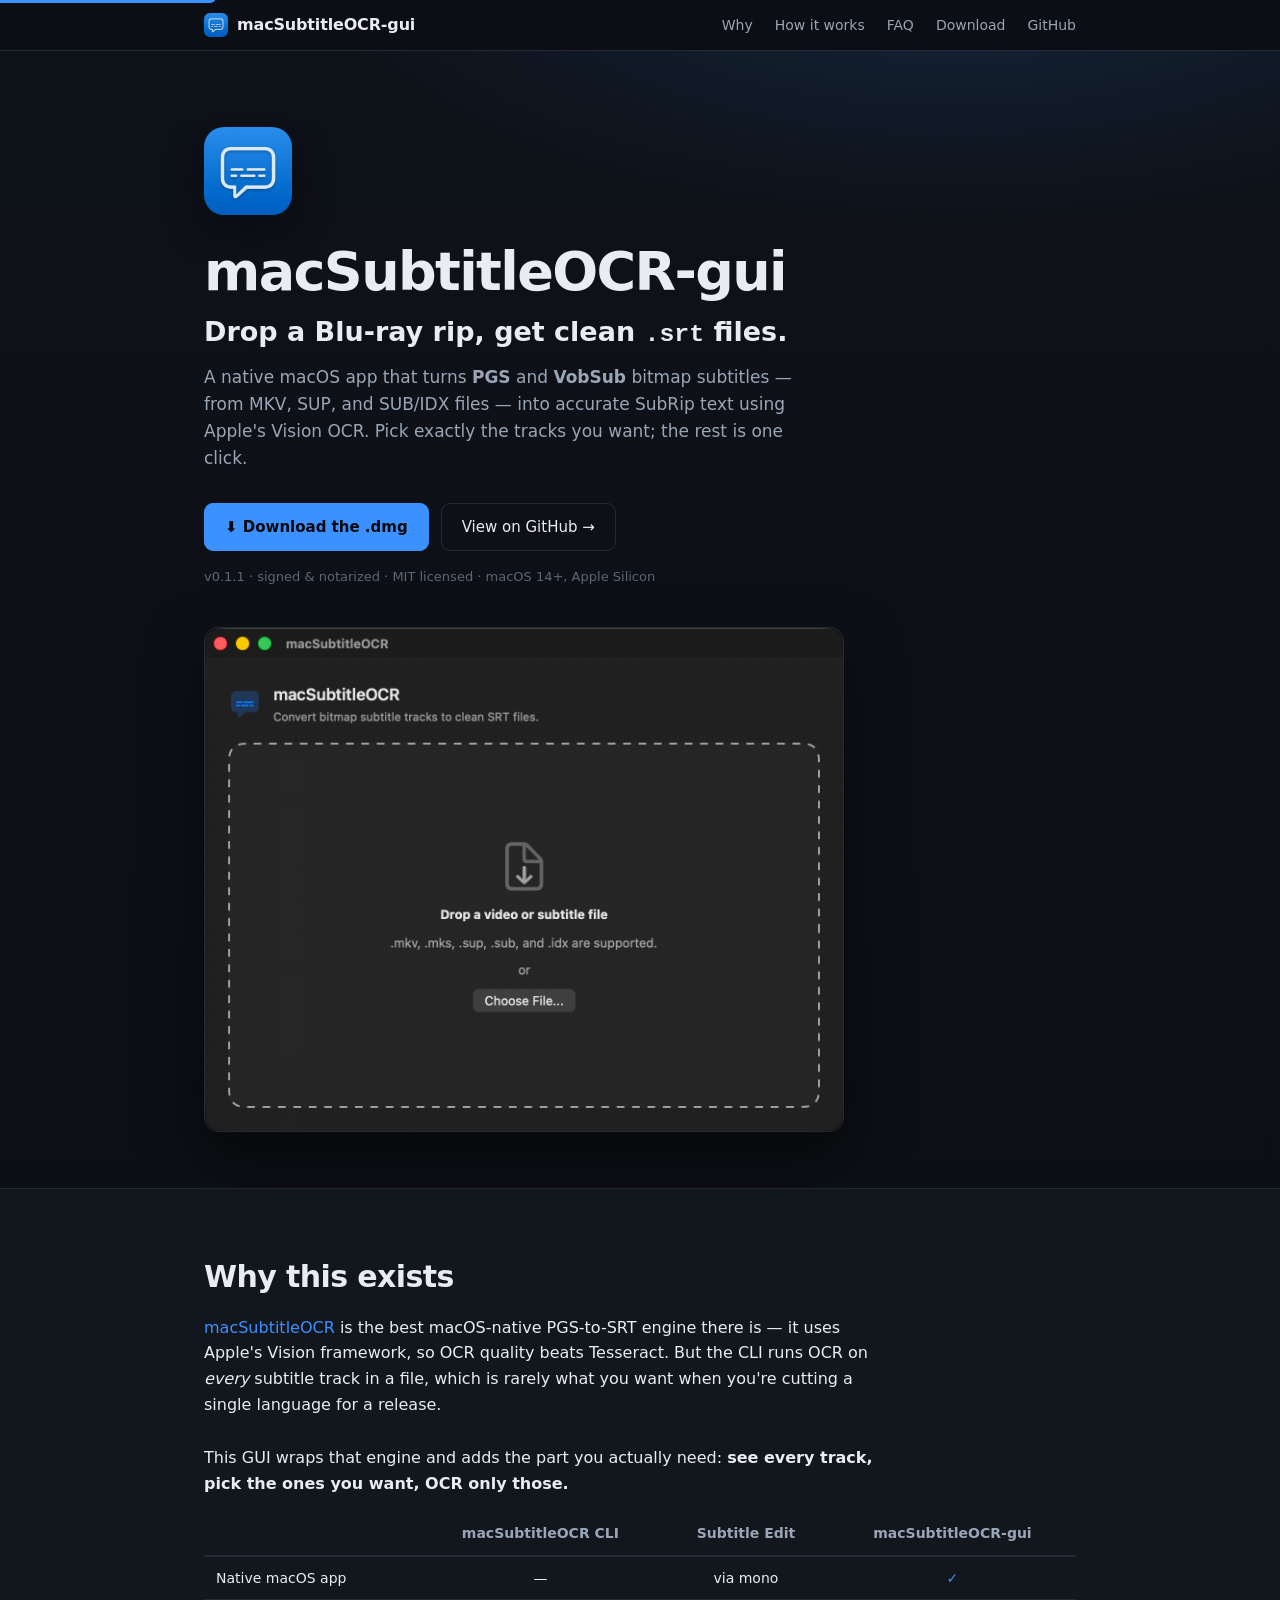
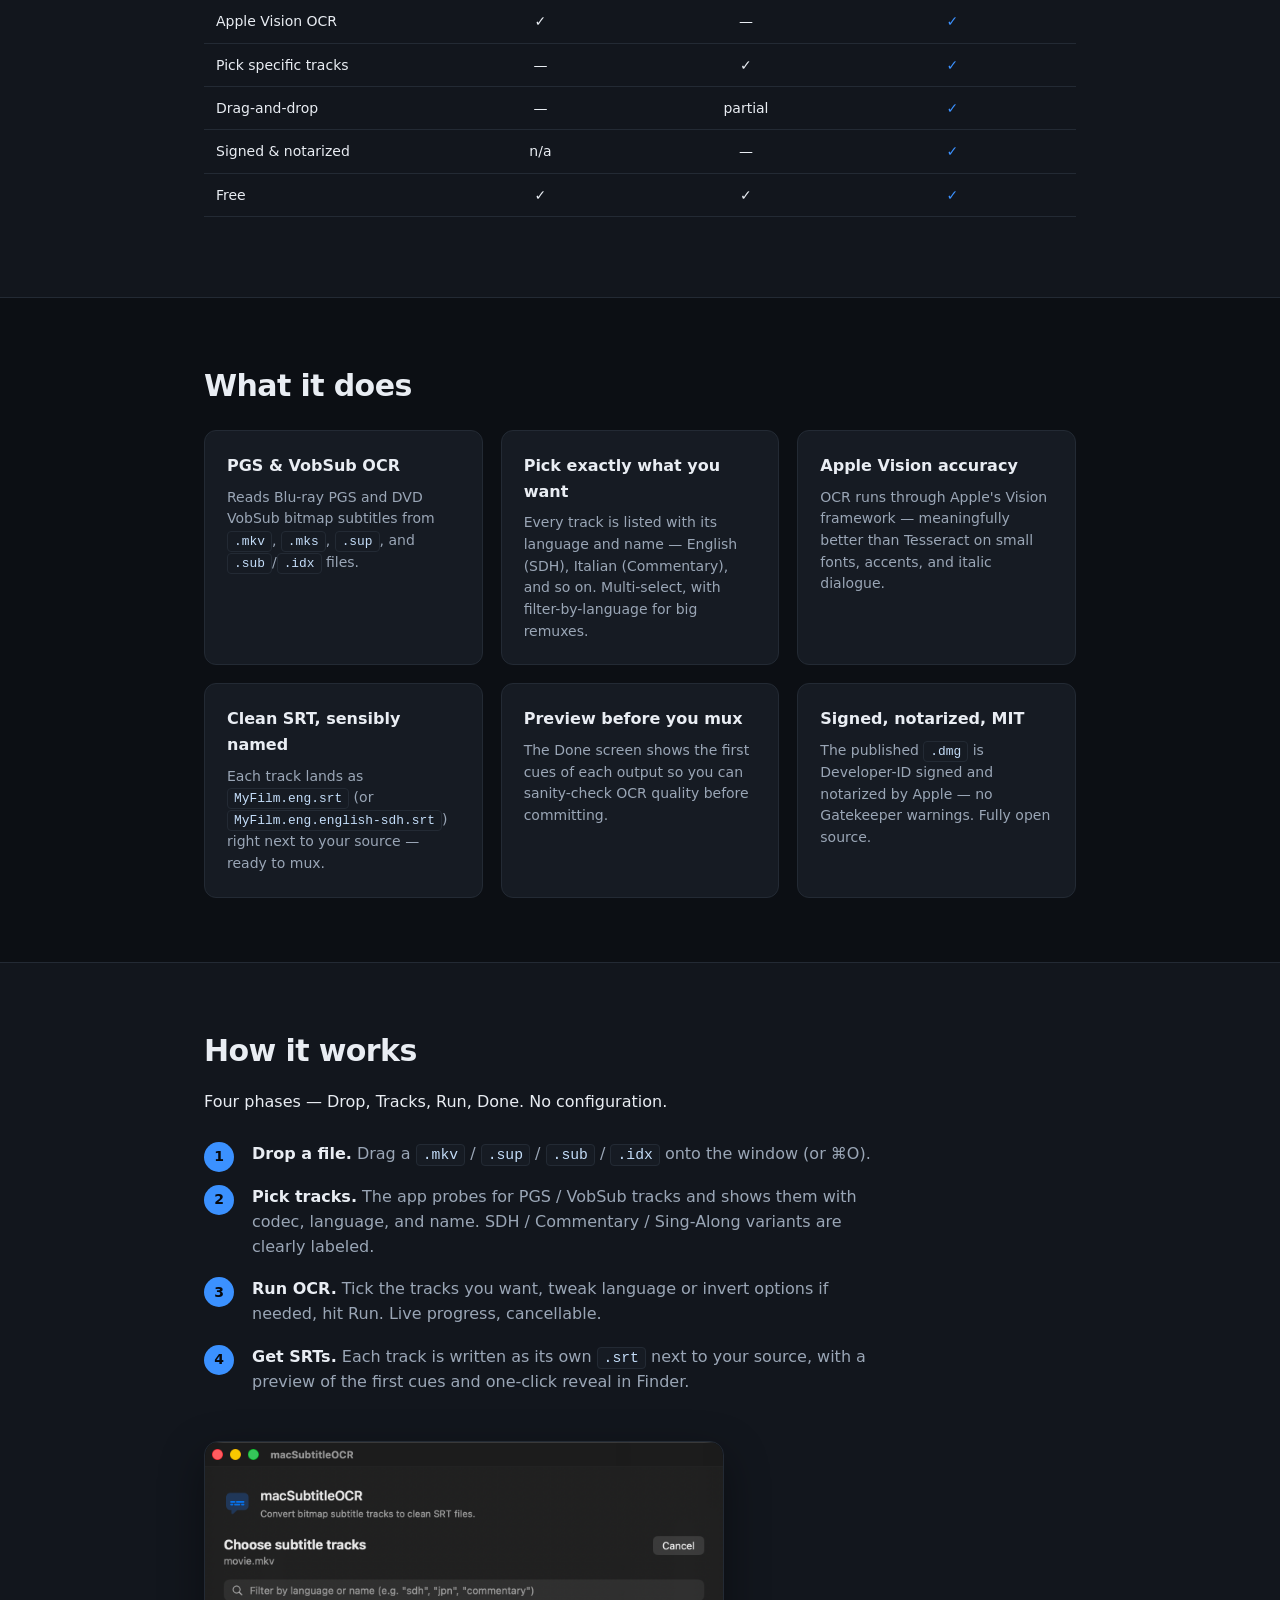
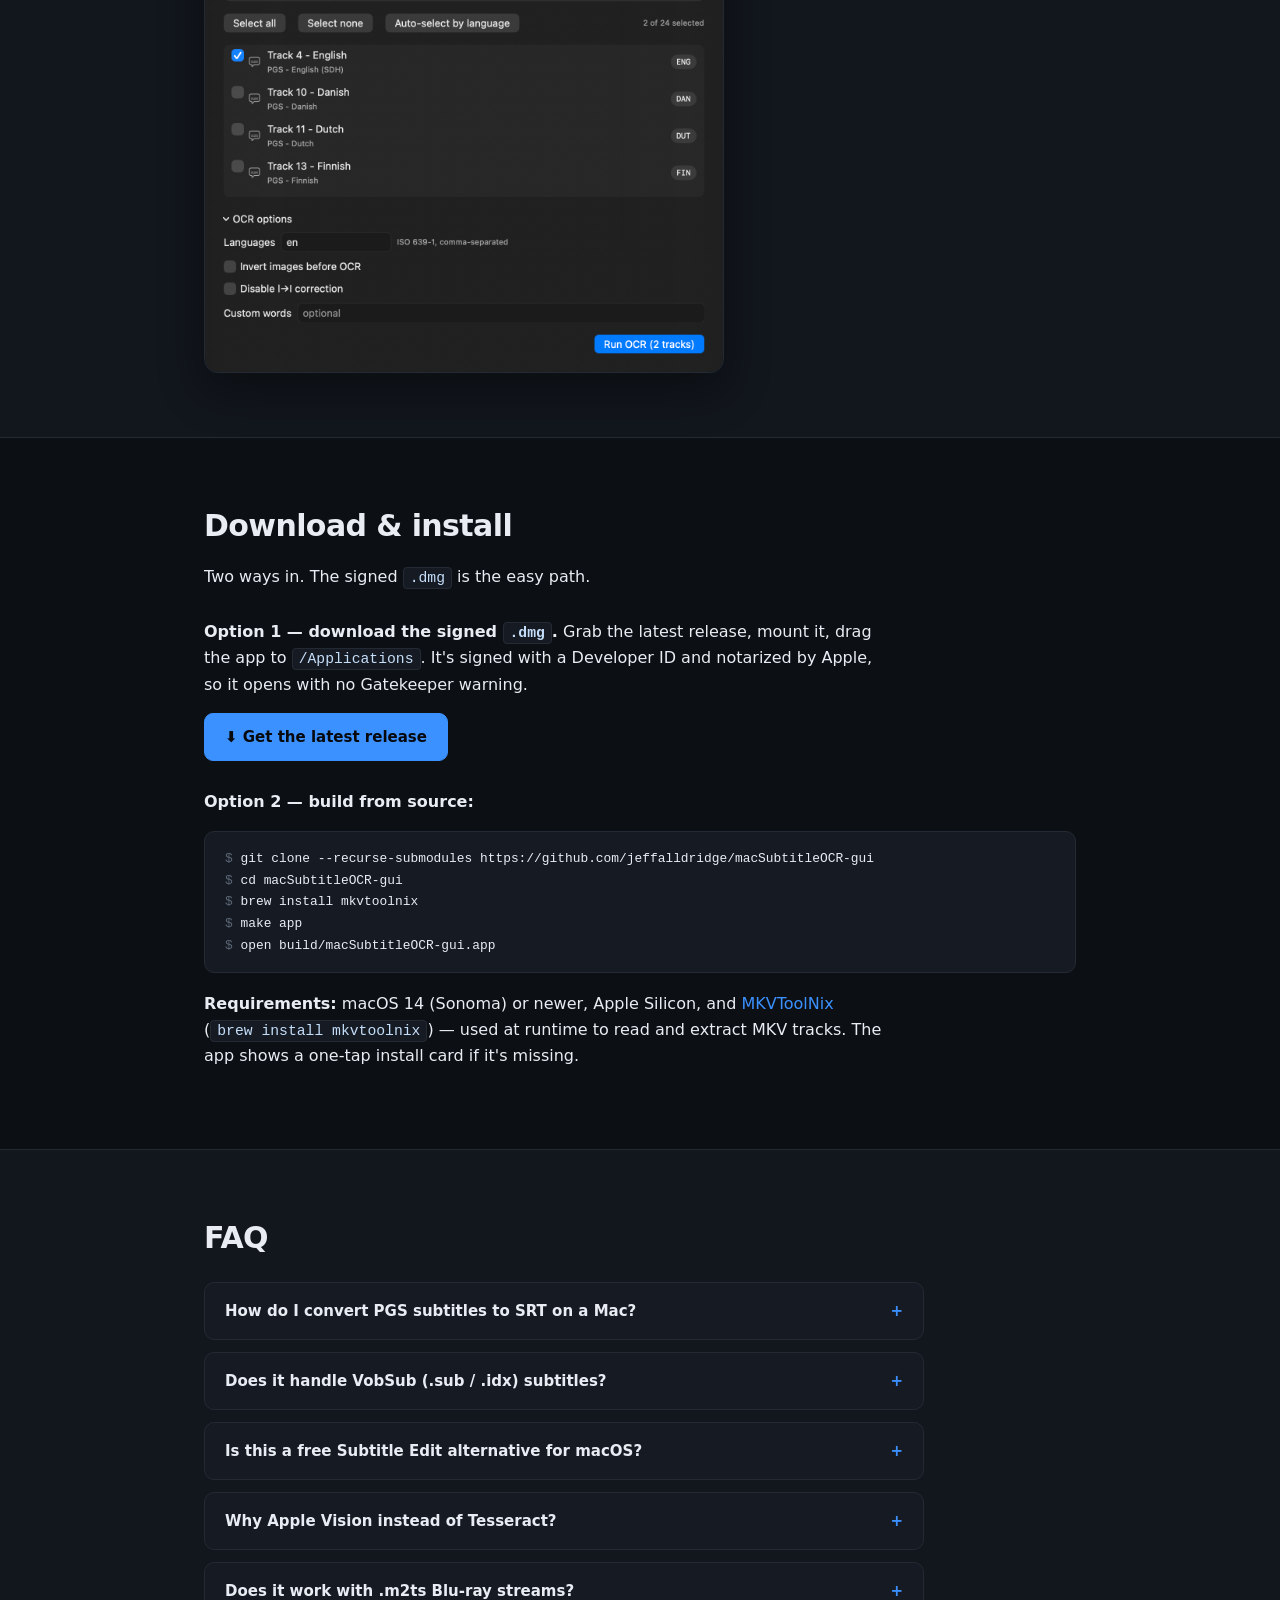
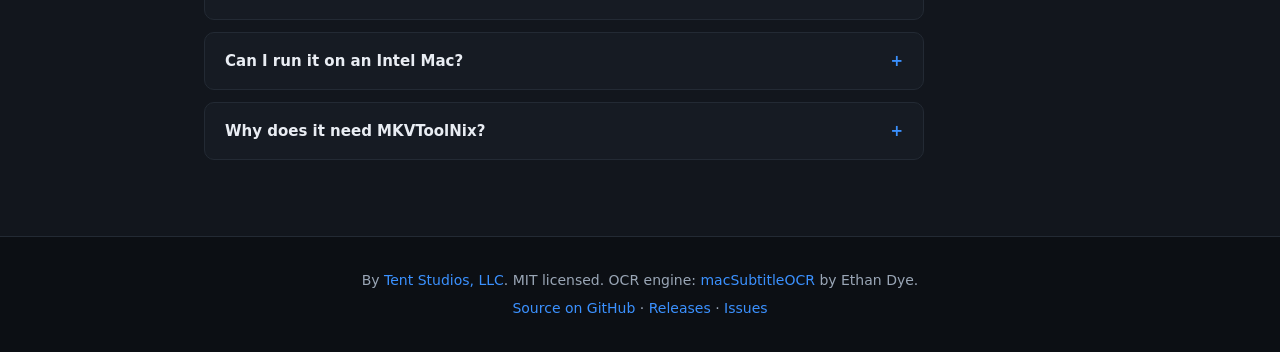
==== docs/site/index.html @ 05565932 "Add landing site and publish it via GitHub Pages Static site under docs/site/, deployed by .github/w" ====
<!DOCTYPE html>
<html lang="en">
<head>
<meta charset="utf-8">
<title>macSubtitleOCR-gui — Convert Blu-ray PGS &amp; VobSub subtitles to SRT on macOS</title>
<meta name="viewport" content="width=device-width, initial-scale=1">
<meta name="description" content="A free, MIT-licensed macOS app that converts PGS and VobSub bitmap subtitles (from MKV, SUP, SUB/IDX) into clean SRT text using Apple's Vision OCR. Drop a Blu-ray rip, pick the tracks you want, get accurate .srt files. Signed and notarized. macOS 14+, Apple Silicon.">
<meta name="theme-color" content="#0c0f14">
<meta name="color-scheme" content="dark light">
<meta name="author" content="Jeff Alldridge / Tent Studios, LLC">
<meta name="keywords" content="pgs to srt, vobsub to srt, sup to srt mac, convert blu-ray subtitles to srt, bitmap subtitle ocr mac, extract subtitles from mkv mac, subtitle ocr macos, subtitle edit alternative mac, macSubtitleOCR gui, apple vision subtitle ocr, mkv subtitle to srt, idx sub to srt">

<!-- Open Graph / Twitter card -->
<meta property="og:title" content="macSubtitleOCR-gui — Convert Blu-ray PGS &amp; VobSub subtitles to SRT on macOS">
<meta property="og:description" content="Drop a Blu-ray rip, get clean .srt files. PGS / VobSub bitmap subtitle OCR powered by Apple's Vision framework. Free, MIT-licensed, signed and notarized for macOS.">
<meta property="og:type" content="website">
<meta property="og:url" content="https://jeffalldridge.github.io/macSubtitleOCR-gui/">
<meta property="og:image" content="https://jeffalldridge.github.io/macSubtitleOCR-gui/og-image.png">
<meta property="og:image:width" content="1280">
<meta property="og:image:height" content="640">
<meta property="og:image:alt" content="macSubtitleOCR-gui — Drop a Blu-ray rip, get clean .srt files.">
<meta property="og:site_name" content="macSubtitleOCR-gui">
<meta property="og:locale" content="en_US">
<meta name="twitter:card" content="summary_large_image">
<meta name="twitter:title" content="macSubtitleOCR-gui — Blu-ray PGS/VobSub subtitles to SRT on macOS">
<meta name="twitter:description" content="Drop a Blu-ray rip, get clean .srt files. Bitmap subtitle OCR powered by Apple's Vision framework. Free and MIT-licensed.">
<meta name="twitter:image" content="https://jeffalldridge.github.io/macSubtitleOCR-gui/og-image.png">

<link rel="canonical" href="https://jeffalldridge.github.io/macSubtitleOCR-gui/">
<link rel="icon" type="image/png" href="favicon-32.png" sizes="32x32">
<link rel="icon" type="image/png" href="favicon-192.png" sizes="192x192">
<link rel="apple-touch-icon" href="apple-touch-icon.png">
<link rel="manifest" href="manifest.webmanifest">

<link rel="stylesheet" href="style.css">

<!-- ====================================================================
     Structured data — JSON-LD
     SoftwareApplication describes the app; WebSite gives site identity;
     FAQPage exposes the Q&A for rich results.
     ==================================================================== -->
<script type="application/ld+json">
{
    "@context": "https://schema.org",
    "@graph": [
        {
            "@type": "WebSite",
            "@id": "https://jeffalldridge.github.io/macSubtitleOCR-gui/#website",
            "url": "https://jeffalldridge.github.io/macSubtitleOCR-gui/",
            "name": "macSubtitleOCR-gui",
            "description": "A free macOS app that converts PGS and VobSub bitmap subtitles to SRT text using Apple's Vision OCR.",
            "inLanguage": "en",
            "publisher": {
                "@type": "Organization",
                "name": "Tent Studios, LLC",
                "url": "https://tentstudios.com"
            }
        },
        {
            "@type": "SoftwareApplication",
            "@id": "https://jeffalldridge.github.io/macSubtitleOCR-gui/#software",
            "name": "macSubtitleOCR-gui",
            "applicationCategory": "MultimediaApplication",
            "applicationSubCategory": "Subtitle OCR",
            "operatingSystem": "macOS 14.0 or later, Apple Silicon",
            "softwareVersion": "0.1.1",
            "downloadUrl": "https://github.com/jeffalldridge/macSubtitleOCR-gui/releases/latest",
            "url": "https://jeffalldridge.github.io/macSubtitleOCR-gui/",
            "license": "https://opensource.org/licenses/MIT",
            "isAccessibleForFree": true,
            "inLanguage": "en",
            "image": "https://jeffalldridge.github.io/macSubtitleOCR-gui/og-image.png",
            "description": "Convert PGS and VobSub bitmap subtitles from MKV, SUP, and SUB/IDX files into clean SRT text using Apple's Vision OCR. Pick exactly the tracks you want, run OCR with a progress UI, and get .srt files next to your source.",
            "offers": {
                "@type": "Offer",
                "price": "0",
                "priceCurrency": "USD",
                "availability": "https://schema.org/InStock"
            },
            "featureList": [
                "PGS (Blu-ray) and VobSub (DVD) bitmap subtitle OCR",
                "Reads MKV, MKS, SUP, and SUB/IDX files",
                "Apple Vision framework OCR — higher accuracy than Tesseract",
                "Multi-track selection with filter-by-language",
                "Clean SRT output written next to the source file",
                "Signed with Developer ID and notarized by Apple",
                "MIT-licensed, open source"
            ],
            "author": {
                "@type": "Person",
                "name": "Jeff Alldridge",
                "url": "https://tentstudios.com"
            },
            "publisher": {
                "@type": "Organization",
                "name": "Tent Studios, LLC",
                "url": "https://tentstudios.com"
            },
            "codeRepository": "https://github.com/jeffalldridge/macSubtitleOCR-gui"
        },
        {
            "@type": "FAQPage",
            "@id": "https://jeffalldridge.github.io/macSubtitleOCR-gui/#faq",
            "mainEntity": [
                {
                    "@type": "Question",
                    "name": "How do I convert PGS subtitles to SRT on a Mac?",
                    "acceptedAnswer": {
                        "@type": "Answer",
                        "text": "Drop an MKV or SUP file onto macSubtitleOCR-gui, select the PGS subtitle track you want, and click Run OCR. The app uses Apple's Vision framework to recognize the bitmap subtitles and writes a clean SRT file next to your source."
                    }
                },
                {
                    "@type": "Question",
                    "name": "Does it work with VobSub (SUB/IDX) subtitles?",
                    "acceptedAnswer": {
                        "@type": "Answer",
                        "text": "Yes. macSubtitleOCR-gui reads VobSub tracks from MKV files as well as standalone .sub/.idx pairs, and OCRs them to SRT the same way it handles PGS."
                    }
                },
                {
                    "@type": "Question",
                    "name": "Is it a free alternative to Subtitle Edit on macOS?",
                    "acceptedAnswer": {
                        "@type": "Answer",
                        "text": "It is free and MIT-licensed. Subtitle Edit is a far broader editor; macSubtitleOCR-gui is purpose-built for one job — turning PGS and VobSub bitmap subtitles into clean SRT on macOS with native Apple Vision OCR."
                    }
                },
                {
                    "@type": "Question",
                    "name": "Why use Apple Vision instead of Tesseract for subtitle OCR?",
                    "acceptedAnswer": {
                        "@type": "Answer",
                        "text": "Apple's Vision framework consistently produces more accurate OCR for bitmap subtitles than Tesseract, especially on small letter-shape edge cases like l vs I, accented characters, and italic dialogue."
                    }
                }
            ]
        }
    ]
}
</script>
</head>
<body>

<a class="skip-link" href="#main">Skip to main content</a>

<nav class="topnav" aria-label="Primary">
    <div class="container">
        <a class="topnav-brand" href="./">
            <img src="favicon-192.png" alt="" width="24" height="24">
            <span class="brand-text">macSubtitleOCR-gui</span>
        </a>
        <ul class="topnav-links">
            <li><a href="#why">Why</a></li>
            <li><a href="#how">How it works</a></li>
            <li><a href="#faq">FAQ</a></li>
            <li><a href="#download">Download</a></li>
            <li><a href="https://github.com/jeffalldridge/macSubtitleOCR-gui">GitHub</a></li>
        </ul>
    </div>
</nav>

<main id="main">

<!-- ============================================================
     HERO
     ============================================================ -->
<header class="hero">
    <div class="container">
        <img class="hero-icon" src="favicon-512.png" alt="macSubtitleOCR-gui app icon" width="88" height="88">
        <h1 class="logotype">macSubtitleOCR-gui</h1>
        <p class="tagline">Drop a Blu-ray rip, get clean <code>.srt</code> files.</p>
        <p class="subtagline">A native macOS app that turns <strong>PGS</strong> and <strong>VobSub</strong> bitmap subtitles — from MKV, SUP, and SUB/IDX files — into accurate SubRip text using Apple's Vision OCR. Pick exactly the tracks you want; the rest is one click.</p>
        <div class="cta">
            <a class="button primary" href="https://github.com/jeffalldridge/macSubtitleOCR-gui/releases/latest">⬇ Download the .dmg</a>
            <a class="button" href="https://github.com/jeffalldridge/macSubtitleOCR-gui">View on GitHub →</a>
        </div>
        <p class="version">v0.1.1 · signed &amp; notarized · MIT licensed · macOS 14+, Apple Silicon</p>
        <div class="hero-shot">
            <img src="main-window.png" alt="macSubtitleOCR-gui drop window — drag a video or subtitle file to begin" loading="lazy">
        </div>
    </div>
</header>

<!-- ============================================================
     WHY
     ============================================================ -->
<section class="section alt" id="why">
    <div class="container">
        <h2>Why this exists</h2>
        <p class="lede"><a href="https://github.com/ecdye/macSubtitleOCR">macSubtitleOCR</a> is the best macOS-native PGS-to-SRT engine there is — it uses Apple's Vision framework, so OCR quality beats Tesseract. But the CLI runs OCR on <em>every</em> subtitle track in a file, which is rarely what you want when you're cutting a single language for a release.</p>
        <p>This GUI wraps that engine and adds the part you actually need: <strong>see every track, pick the ones you want, OCR only those.</strong></p>
        <table class="compare">
            <thead>
                <tr><th></th><th>macSubtitleOCR CLI</th><th>Subtitle Edit</th><th>macSubtitleOCR-gui</th></tr>
            </thead>
            <tbody>
                <tr><th>Native macOS app</th><td>—</td><td>via mono</td><td>✓</td></tr>
                <tr><th>Apple Vision OCR</th><td>✓</td><td>—</td><td>✓</td></tr>
                <tr><th>Pick specific tracks</th><td>—</td><td>✓</td><td>✓</td></tr>
                <tr><th>Drag-and-drop</th><td>—</td><td>partial</td><td>✓</td></tr>
                <tr><th>Signed &amp; notarized</th><td>n/a</td><td>—</td><td>✓</td></tr>
                <tr><th>Free</th><td>✓</td><td>✓</td><td>✓</td></tr>
            </tbody>
        </table>
    </div>
</section>

<!-- ============================================================
     WHAT — features
     ============================================================ -->
<section class="section" id="features">
    <div class="container">
        <h2>What it does</h2>
        <div class="features">
            <div class="feature">
                <h3>PGS &amp; VobSub OCR</h3>
                <p>Reads Blu-ray PGS and DVD VobSub bitmap subtitles from <code>.mkv</code>, <code>.mks</code>, <code>.sup</code>, and <code>.sub</code>/<code>.idx</code> files.</p>
            </div>
            <div class="feature">
                <h3>Pick exactly what you want</h3>
                <p>Every track is listed with its language and name — English (SDH), Italian (Commentary), and so on. Multi-select, with filter-by-language for big remuxes.</p>
            </div>
            <div class="feature">
                <h3>Apple Vision accuracy</h3>
                <p>OCR runs through Apple's Vision framework — meaningfully better than Tesseract on small fonts, accents, and italic dialogue.</p>
            </div>
            <div class="feature">
                <h3>Clean SRT, sensibly named</h3>
                <p>Each track lands as <code>MyFilm.eng.srt</code> (or <code>MyFilm.eng.english-sdh.srt</code>) right next to your source — ready to mux.</p>
            </div>
            <div class="feature">
                <h3>Preview before you mux</h3>
                <p>The Done screen shows the first cues of each output so you can sanity-check OCR quality before committing.</p>
            </div>
            <div class="feature">
                <h3>Signed, notarized, MIT</h3>
                <p>The published <code>.dmg</code> is Developer-ID signed and notarized by Apple — no Gatekeeper warnings. Fully open source.</p>
            </div>
        </div>
    </div>
</section>

<!-- ============================================================
     HOW — workflow
     ============================================================ -->
<section class="section alt" id="how">
    <div class="container">
        <h2>How it works</h2>
        <p class="lede">Four phases — Drop, Tracks, Run, Done. No configuration.</p>
        <ol class="steps">
            <li><strong>Drop a file.</strong> Drag a <code>.mkv</code> / <code>.sup</code> / <code>.sub</code> / <code>.idx</code> onto the window (or ⌘O).</li>
            <li><strong>Pick tracks.</strong> The app probes for PGS / VobSub tracks and shows them with codec, language, and name. SDH / Commentary / Sing-Along variants are clearly labeled.</li>
            <li><strong>Run OCR.</strong> Tick the tracks you want, tweak language or invert options if needed, hit Run. Live progress, cancellable.</li>
            <li><strong>Get SRTs.</strong> Each track is written as its own <code>.srt</code> next to your source, with a preview of the first cues and one-click reveal in Finder.</li>
        </ol>
        <div class="shot">
            <img src="track-selection.png" alt="Track picker showing multiple subtitle tracks with language tags and multi-select" loading="lazy">
        </div>
    </div>
</section>

<!-- ============================================================
     DOWNLOAD / INSTALL
     ============================================================ -->
<section class="section" id="download">
    <div class="container">
        <h2>Download &amp; install</h2>
        <p class="lede">Two ways in. The signed <code>.dmg</code> is the easy path.</p>
        <p><strong>Option 1 — download the signed <code>.dmg</code>.</strong> Grab the latest release, mount it, drag the app to <code>/Applications</code>. It's signed with a Developer ID and notarized by Apple, so it opens with no Gatekeeper warning.</p>
        <div class="cta">
            <a class="button primary" href="https://github.com/jeffalldridge/macSubtitleOCR-gui/releases/latest">⬇ Get the latest release</a>
        </div>
        <p style="margin-top:28px"><strong>Option 2 — build from source:</strong></p>
        <pre class="code"><code><span class="dim">$</span> git clone --recurse-submodules https://github.com/jeffalldridge/macSubtitleOCR-gui
<span class="dim">$</span> cd macSubtitleOCR-gui
<span class="dim">$</span> brew install mkvtoolnix
<span class="dim">$</span> make app
<span class="dim">$</span> open build/macSubtitleOCR-gui.app</code></pre>
        <p><strong>Requirements:</strong> macOS 14 (Sonoma) or newer, Apple Silicon, and <a href="https://mkvtoolnix.download">MKVToolNix</a> (<code>brew install mkvtoolnix</code>) — used at runtime to read and extract MKV tracks. The app shows a one-tap install card if it's missing.</p>
    </div>
</section>

<!-- ============================================================
     FAQ — SEO long-tail
     ============================================================ -->
<section class="section alt" id="faq">
    <div class="container">
        <h2>FAQ</h2>
        <div class="faq">
            <details>
                <summary>How do I convert PGS subtitles to SRT on a Mac?</summary>
                <div class="answer"><p>Drop an MKV or SUP file onto macSubtitleOCR-gui, pick the PGS track you want, and click Run OCR. Apple's Vision framework recognizes the bitmap subtitles and writes a clean SRT next to your source file — ready to mux into an MP4 with <a href="https://subler.org">Subler</a> or your tool of choice.</p></div>
            </details>
            <details>
                <summary>Does it handle VobSub (.sub / .idx) subtitles?</summary>
                <div class="answer"><p>Yes. It reads VobSub tracks from MKV files as well as standalone <code>.sub</code>/<code>.idx</code> pairs, and OCRs them to SRT the same way it handles Blu-ray PGS.</p></div>
            </details>
            <details>
                <summary>Is this a free Subtitle Edit alternative for macOS?</summary>
                <div class="answer"><p>It's free and MIT-licensed. <a href="https://github.com/SubtitleEdit/subtitleedit">Subtitle Edit</a> is a far broader editor — conversion, timing, the works. macSubtitleOCR-gui is intentionally narrower: PGS / VobSub bitmap subtitles in, clean SRT out, with native Apple Vision OCR. If you mostly need accurate bitmap-to-text on a Mac, this is purpose-built for that.</p></div>
            </details>
            <details>
                <summary>Why Apple Vision instead of Tesseract?</summary>
                <div class="answer"><p>Apple's Vision framework consistently produces better OCR for bitmap subtitles than Tesseract — especially on the small letter-shape edge cases (<code>l</code> vs <code>I</code>, accented characters, italic dialogue). The upstream <a href="https://github.com/ecdye/macSubtitleOCR">macSubtitleOCR</a> project has benchmarks; Vision wins.</p></div>
            </details>
            <details>
                <summary>Does it work with .m2ts Blu-ray streams?</summary>
                <div class="answer"><p>Not directly. Demux to <code>.mkv</code> first with <code>mkvmerge</code>, or rip the disc with <a href="https://www.makemkv.com/">MakeMKV</a> — both produce MKVs with the original PGS streams intact, which the app reads natively.</p></div>
            </details>
            <details>
                <summary>Can I run it on an Intel Mac?</summary>
                <div class="answer"><p>Build from source — <code>make app</code> works on Intel. The published <code>.dmg</code> is arm64-only for v0.1; a universal build is on the backlog.</p></div>
            </details>
            <details>
                <summary>Why does it need MKVToolNix?</summary>
                <div class="answer"><p><code>mkvmerge -J</code> lists subtitle tracks in a parseable form, and <code>mkvextract</code> pulls just the chosen track so the app doesn't re-OCR the whole file. MKVToolNix isn't bundled because it's GPL-2.0+ and this app ships MIT — it's a 30-second one-time <code>brew install mkvtoolnix</code>.</p></div>
            </details>
        </div>
    </div>
</section>

</main>

<footer class="footer">
    <div class="container">
        <p>By <a href="https://tentstudios.com">Tent Studios, LLC</a>. MIT licensed. OCR engine: <a href="https://github.com/ecdye/macSubtitleOCR">macSubtitleOCR</a> by Ethan Dye.</p>
        <p><a href="https://github.com/jeffalldridge/macSubtitleOCR-gui">Source on GitHub</a> · <a href="https://github.com/jeffalldridge/macSubtitleOCR-gui/releases">Releases</a> · <a href="https://github.com/jeffalldridge/macSubtitleOCR-gui/issues">Issues</a></p>
    </div>
</footer>

</body>
</html>
---- docs/site/style.css ----
/* macSubtitleOCR-gui landing page — hand-tuned, no framework, no build step */

:root {
    --bg: #0c0f14;
    --bg-alt: #12161d;
    --bg-card: #161b23;
    --text: #e9edf3;
    --muted: #9aa6b6;
    --dim: #5c6675;
    --accent: #3b91ff;
    --accent-hover: #62a8ff;
    --rule: #232a34;
    --code-bg: #161b23;
    --ok: #7fd18b;
    --kw: #c4ddf9;
    --container: 920px;
}

* { box-sizing: border-box; }

html {
    background: var(--bg);
    color: var(--text);
    font-family: -apple-system, BlinkMacSystemFont, "Segoe UI", system-ui, sans-serif;
    font-size: 16px;
    line-height: 1.6;
    -webkit-font-smoothing: antialiased;
}

body { margin: 0; padding: 0; }

.container {
    max-width: var(--container);
    margin: 0 auto;
    padding: 0 24px;
}

a {
    color: var(--accent);
    text-decoration: none;
    border-bottom: 1px solid transparent;
    transition: border-color 120ms ease, color 120ms ease;
}

a:hover {
    color: var(--accent-hover);
    border-bottom-color: currentColor;
}

code {
    font-family: ui-monospace, "SF Mono", Menlo, Consolas, monospace;
    font-size: 0.92em;
}

/* ========== Skip link (a11y) ========== */

.skip-link {
    position: absolute;
    top: -40px;
    left: 0;
    background: var(--accent);
    color: #07090d;
    padding: 8px 14px;
    font-weight: 600;
    z-index: 100;
    border-radius: 0 0 6px 0;
    transition: top 120ms ease;
}

.skip-link:focus { top: 0; border-bottom: none; }

/* ========== Top navigation ========== */

.topnav {
    position: sticky;
    top: 0;
    z-index: 50;
    background: rgba(12, 15, 20, 0.85);
    backdrop-filter: saturate(140%) blur(12px);
    -webkit-backdrop-filter: saturate(140%) blur(12px);
    border-bottom: 1px solid var(--rule);
}

.topnav .container {
    display: flex;
    align-items: center;
    justify-content: space-between;
    padding-top: 12px;
    padding-bottom: 12px;
    gap: 16px;
}

.topnav-brand {
    display: inline-flex;
    align-items: center;
    gap: 9px;
    font-size: 16px;
    font-weight: 700;
    letter-spacing: -0.01em;
    color: var(--text);
    border-bottom: none;
}

.topnav-brand img { width: 24px; height: 24px; border-radius: 6px; }
.topnav-brand:hover { border-bottom: none; color: var(--text); }

.topnav-links {
    display: flex;
    list-style: none;
    margin: 0;
    padding: 0;
    gap: 22px;
    font-size: 14px;
}

.topnav-links a { color: var(--muted); border-bottom: none; }
.topnav-links a:hover { color: var(--text); }

@media (max-width: 620px) {
    .topnav-links { gap: 14px; font-size: 13px; }
    .topnav-brand .brand-text { display: none; }
}

/* ========== Hero ========== */

.hero {
    padding: 76px 0 56px;
    border-bottom: 1px solid var(--rule);
    background:
        radial-gradient(1100px 480px at 75% -10%, rgba(59, 145, 255, 0.16), transparent 60%),
        linear-gradient(180deg, #0e1219 0%, var(--bg) 100%);
}

.hero-icon { width: 88px; height: 88px; border-radius: 20px; margin-bottom: 22px; box-shadow: 0 12px 40px rgba(0,0,0,0.45); }

.logotype {
    font-size: clamp(34px, 6vw, 54px);
    font-weight: 700;
    letter-spacing: -0.03em;
    line-height: 1.05;
    margin: 0 0 14px;
}

.tagline {
    font-size: clamp(20px, 3vw, 27px);
    font-weight: 600;
    line-height: 1.25;
    color: var(--text);
    margin: 0 0 14px;
    max-width: 640px;
}

.subtagline {
    font-size: 17px;
    color: var(--muted);
    max-width: 620px;
    margin: 0 0 30px;
}

.cta {
    display: flex;
    flex-wrap: wrap;
    gap: 12px;
    align-items: center;
    margin-bottom: 16px;
}

.button {
    display: inline-block;
    padding: 11px 20px;
    border-radius: 9px;
    border: 1px solid var(--rule);
    background: transparent;
    color: var(--text);
    font-size: 15px;
    font-weight: 500;
}

.button:hover { border-color: var(--accent); color: var(--accent); border-bottom-color: var(--accent); }

.button.primary {
    background: var(--accent);
    color: #07090d;
    border-color: var(--accent);
    font-weight: 600;
}

.button.primary:hover { background: var(--accent-hover); border-color: var(--accent-hover); color: #07090d; }

.version { font-size: 13px; color: var(--dim); margin: 0; }
.version a { color: var(--muted); }

.hero-shot {
    margin-top: 40px;
    border: 1px solid var(--rule);
    border-radius: 14px;
    overflow: hidden;
    box-shadow: 0 24px 60px rgba(0,0,0,0.5);
    max-width: 640px;
}

.hero-shot img { display: block; width: 100%; height: auto; }

/* ========== Sections ========== */

.section { padding: 64px 0; border-bottom: 1px solid var(--rule); }
.section.alt { background: var(--bg-alt); }

.section h2 {
    font-size: clamp(24px, 4vw, 30px);
    font-weight: 700;
    letter-spacing: -0.02em;
    margin: 0 0 20px;
}

.section h3 { font-size: 18px; font-weight: 600; margin: 0 0 12px; }
.section p { font-size: 16px; color: var(--text); max-width: 680px; }

.section p code, .section li code, .section h2 code {
    background: var(--code-bg);
    border: 1px solid var(--rule);
    padding: 2px 6px;
    border-radius: 4px;
    color: var(--kw);
}

.lede { color: var(--muted); font-size: 17px; margin: -6px 0 28px; max-width: 680px; }

/* ========== Feature list ========== */

.features {
    display: grid;
    grid-template-columns: repeat(auto-fit, minmax(260px, 1fr));
    gap: 18px;
    margin-top: 8px;
}

.feature {
    background: var(--bg-card);
    border: 1px solid var(--rule);
    border-radius: 12px;
    padding: 22px;
}

.feature h3 { margin: 0 0 8px; font-size: 16px; }
.feature p { margin: 0; font-size: 14px; color: var(--muted); line-height: 1.55; }

/* ========== Steps ========== */

.steps { margin: 0; padding-left: 0; list-style: none; counter-reset: step; max-width: 680px; }

.steps li {
    position: relative;
    padding: 0 0 18px 48px;
    counter-increment: step;
    color: var(--muted);
    line-height: 1.55;
}

.steps li::before {
    content: counter(step);
    position: absolute;
    left: 0;
    top: 0;
    width: 30px;
    height: 30px;
    border-radius: 50%;
    background: var(--accent);
    color: #07090d;
    font-weight: 700;
    font-size: 14px;
    display: inline-flex;
    align-items: center;
    justify-content: center;
}

.steps li strong { color: var(--text); font-weight: 600; }

.shot {
    margin: 28px 0 0;
    border: 1px solid var(--rule);
    border-radius: 14px;
    overflow: hidden;
    box-shadow: 0 16px 44px rgba(0,0,0,0.4);
    max-width: 520px;
}

.shot img { display: block; width: 100%; height: auto; }

/* ========== Comparison table ========== */

.compare { width: 100%; border-collapse: collapse; margin: 0 0 16px; font-size: 14px; }
.compare th, .compare td { text-align: center; padding: 10px 12px; border-bottom: 1px solid var(--rule); }
.compare thead th { color: var(--muted); font-weight: 600; vertical-align: bottom; border-bottom: 2px solid var(--rule); }
.compare tbody th { text-align: left; color: var(--text); font-weight: 500; }
.compare td:last-child { color: var(--accent); font-weight: 600; }

/* ========== Code block ========== */

.code {
    background: var(--code-bg);
    border: 1px solid var(--rule);
    border-radius: 10px;
    padding: 16px 20px;
    overflow-x: auto;
    margin: 0 0 18px;
    font-size: 14px;
    line-height: 1.55;
}

.code code { color: var(--text); background: none; padding: 0; border: none; }
.code .dim { color: var(--dim); }
.code .ok  { color: var(--ok); }

/* ========== FAQ ========== */

.faq { max-width: 720px; }

.faq details {
    border: 1px solid var(--rule);
    border-radius: 10px;
    margin-bottom: 12px;
    background: var(--bg-card);
    overflow: hidden;
}

.faq summary {
    cursor: pointer;
    padding: 16px 20px;
    font-weight: 600;
    font-size: 15px;
    list-style: none;
    color: var(--text);
}

.faq summary::-webkit-details-marker { display: none; }
.faq summary::after { content: "+"; float: right; color: var(--accent); font-weight: 700; }
.faq details[open] summary::after { content: "−"; }
.faq details[open] summary { border-bottom: 1px solid var(--rule); }

.faq .answer { padding: 16px 20px; color: var(--muted); font-size: 15px; line-height: 1.6; }
.faq .answer p { color: var(--muted); margin: 0 0 10px; }
.faq .answer p:last-child { margin-bottom: 0; }

/* ========== Footer ========== */

.footer { padding: 32px 0; color: var(--muted); font-size: 14px; }
.footer p { margin: 0 0 6px; text-align: center; }

/* ========== Responsive ========== */

@media (max-width: 620px) {
    .hero { padding: 52px 0 40px; }
    .section { padding: 48px 0; }
    .compare { font-size: 12px; }
    .compare th, .compare td { padding: 6px 5px; }
}

@media (prefers-reduced-motion: reduce) {
    * { transition: none !important; }
}
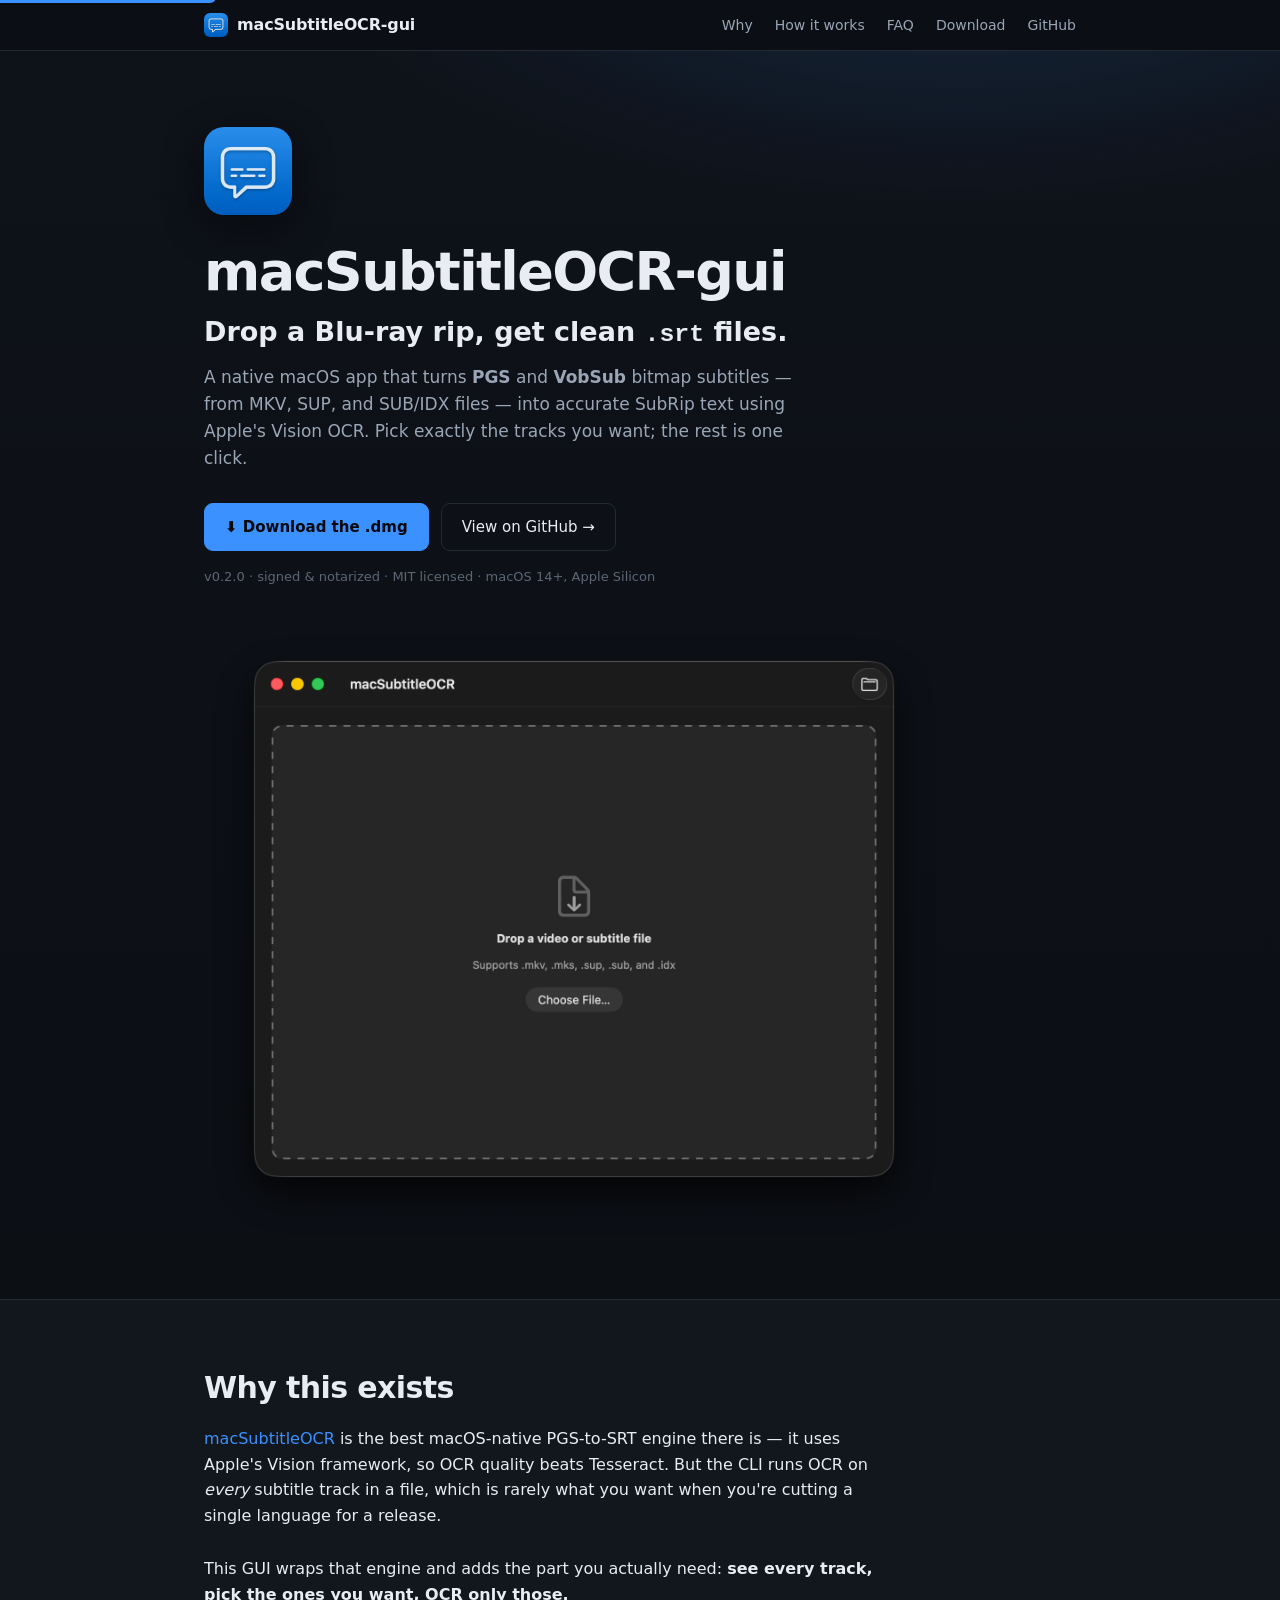
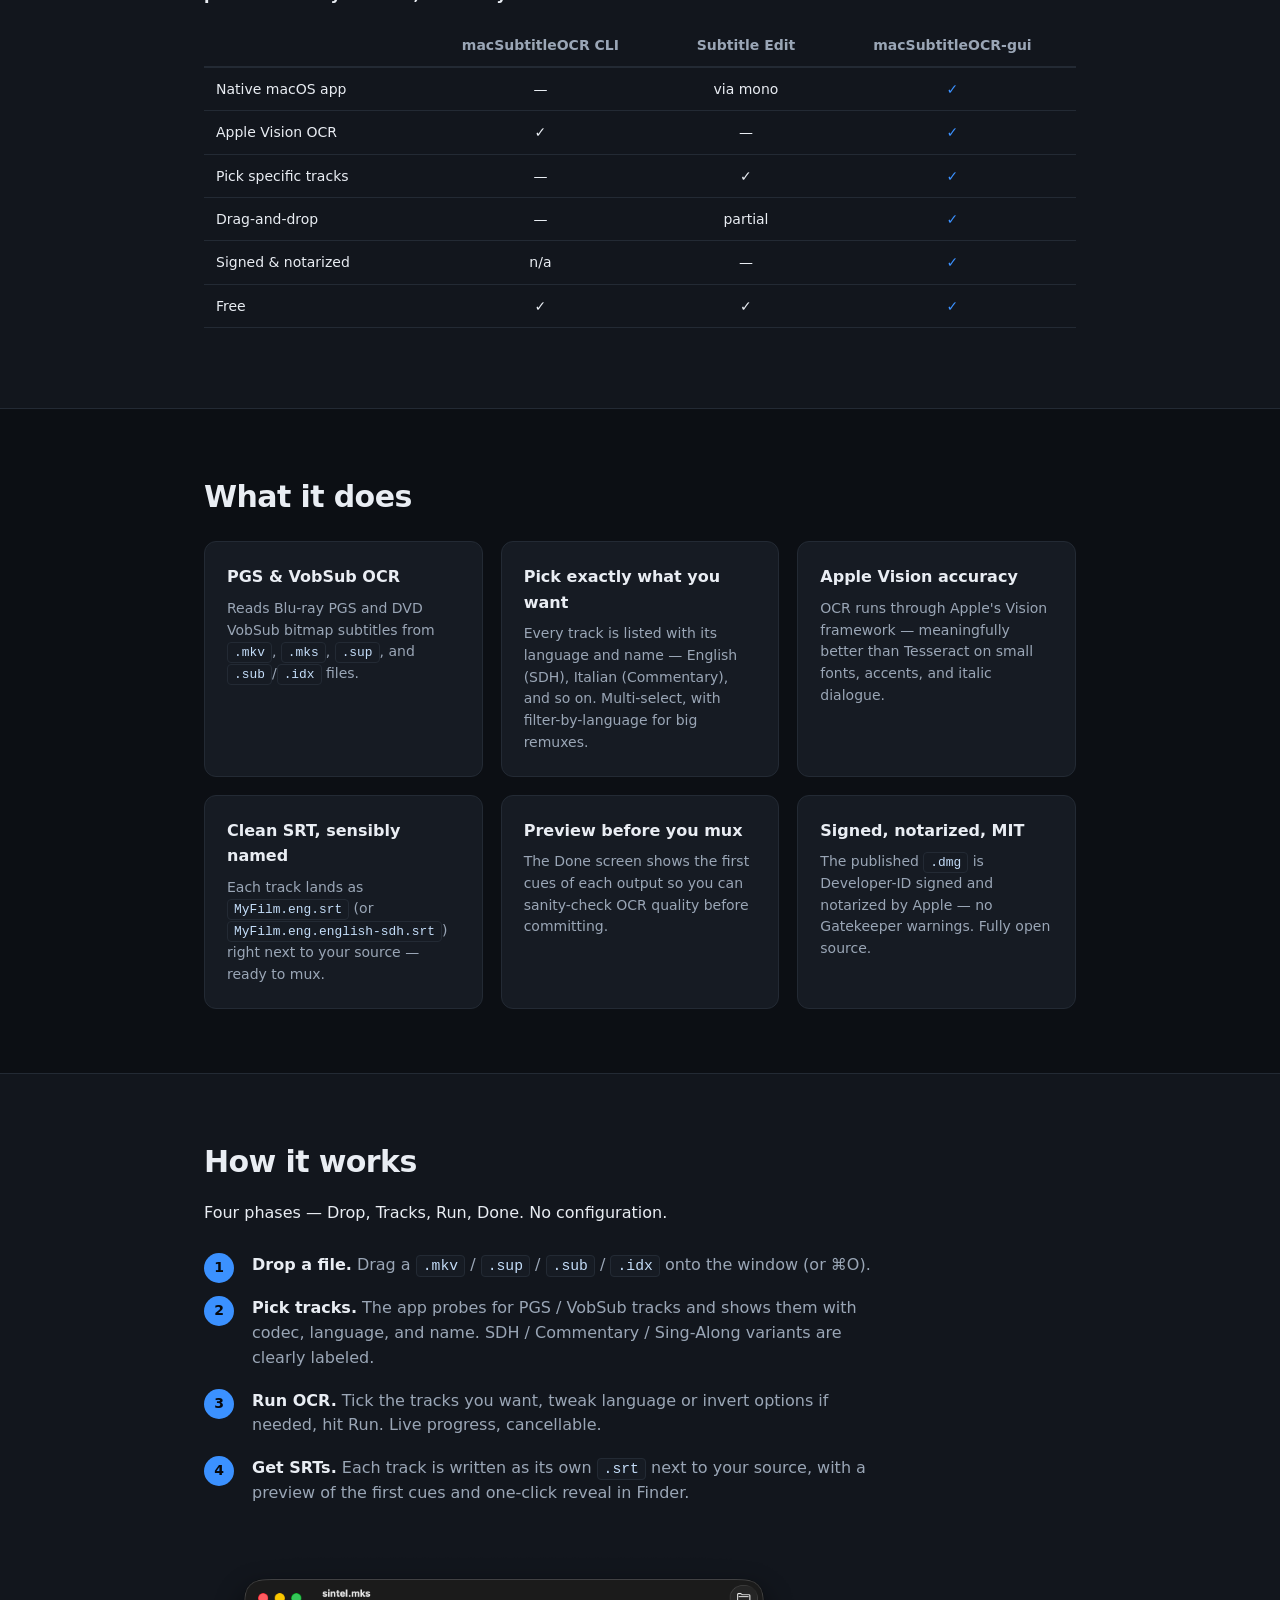
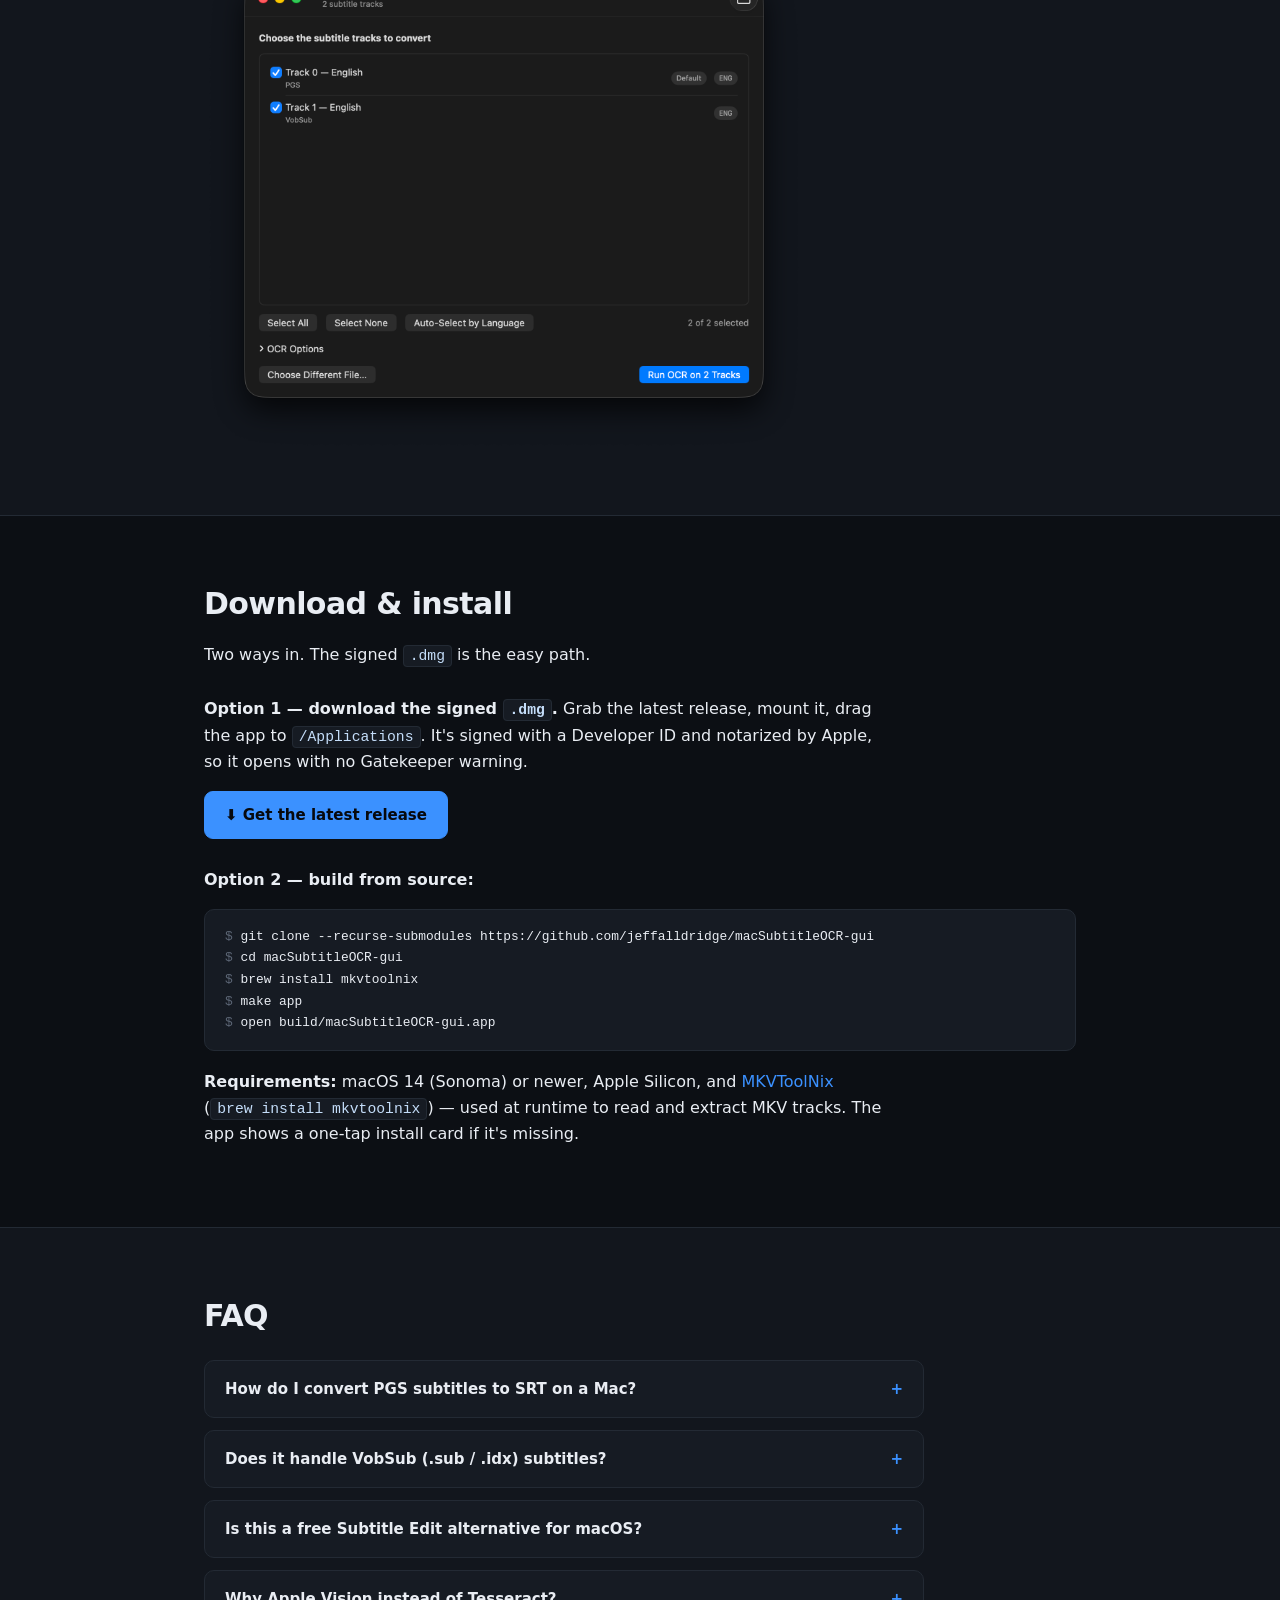
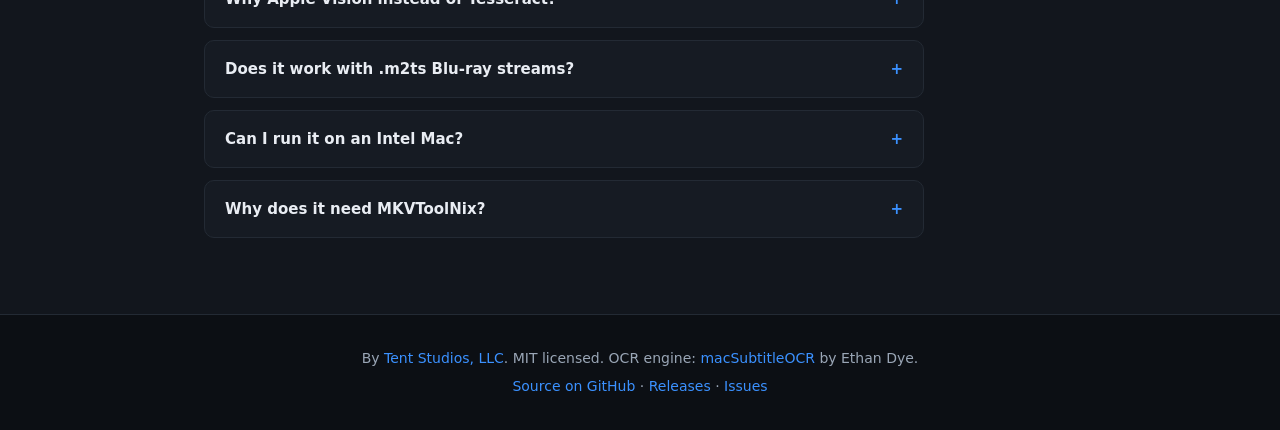
==== commit 81ac1f65: "Release v0.2.0 Promote the Unreleased section to 0.2.0 and bump the bundle version and the site's ve" ====
--- a/docs/site/index.html
+++ b/docs/site/index.html
@@ -63,7 +63,7 @@
             "applicationCategory": "MultimediaApplication",
             "applicationSubCategory": "Subtitle OCR",
             "operatingSystem": "macOS 14.0 or later, Apple Silicon",
-            "softwareVersion": "0.1.1",
+            "softwareVersion": "0.2.0",
             "downloadUrl": "https://github.com/jeffalldridge/macSubtitleOCR-gui/releases/latest",
             "url": "https://jeffalldridge.github.io/macSubtitleOCR-gui/",
             "license": "https://opensource.org/licenses/MIT",
@@ -175,7 +175,7 @@
             <a class="button primary" href="https://github.com/jeffalldridge/macSubtitleOCR-gui/releases/latest">⬇ Download the .dmg</a>
             <a class="button" href="https://github.com/jeffalldridge/macSubtitleOCR-gui">View on GitHub →</a>
         </div>
-        <p class="version">v0.1.1 · signed &amp; notarized · MIT licensed · macOS 14+, Apple Silicon</p>
+        <p class="version">v0.2.0 · signed &amp; notarized · MIT licensed · macOS 14+, Apple Silicon</p>
         <div class="hero-shot">
             <img src="main-window.png" alt="macSubtitleOCR-gui drop window — drag a video or subtitle file to begin" loading="lazy">
         </div>
--- a/docs/site/style.css
+++ b/docs/site/style.css
@@ -190,13 +190,13 @@
 .version { font-size: 13px; color: var(--dim); margin: 0; }
 .version a { color: var(--muted); }
 
+/* The screenshots are transparent window captures that already carry their
+   own rounded corners and drop shadow, so no frame here — a border or a
+   second box-shadow would draw a rectangle around the transparent margin.
+   Widened to compensate: ~13% of the image is that margin. */
 .hero-shot {
     margin-top: 40px;
-    border: 1px solid var(--rule);
-    border-radius: 14px;
-    overflow: hidden;
-    box-shadow: 0 24px 60px rgba(0,0,0,0.5);
-    max-width: 640px;
+    max-width: 740px;
 }
 
 .hero-shot img { display: block; width: 100%; height: auto; }
@@ -276,13 +276,10 @@
 
 .steps li strong { color: var(--text); font-weight: 600; }
 
+/* Frameless for the same reason as .hero-shot above. */
 .shot {
     margin: 28px 0 0;
-    border: 1px solid var(--rule);
-    border-radius: 14px;
-    overflow: hidden;
-    box-shadow: 0 16px 44px rgba(0,0,0,0.4);
-    max-width: 520px;
+    max-width: 600px;
 }
 
 .shot img { display: block; width: 100%; height: auto; }
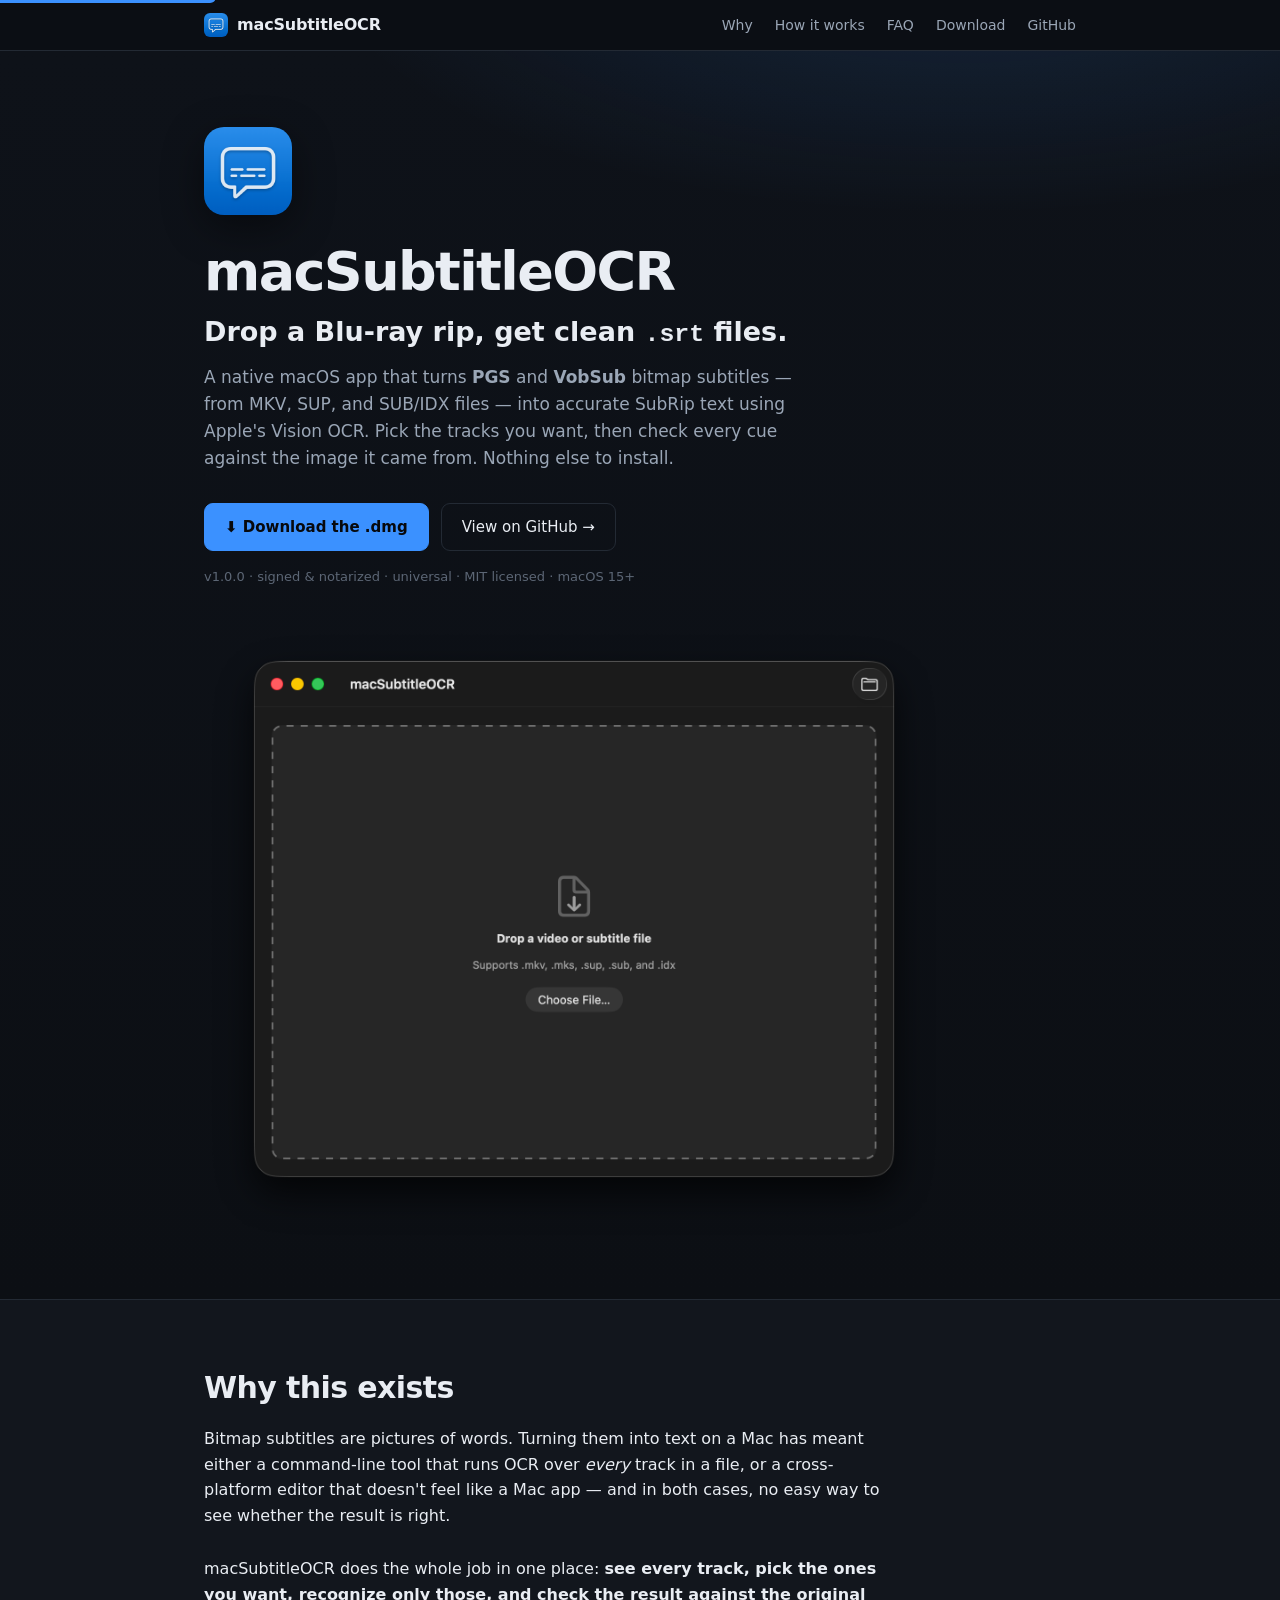
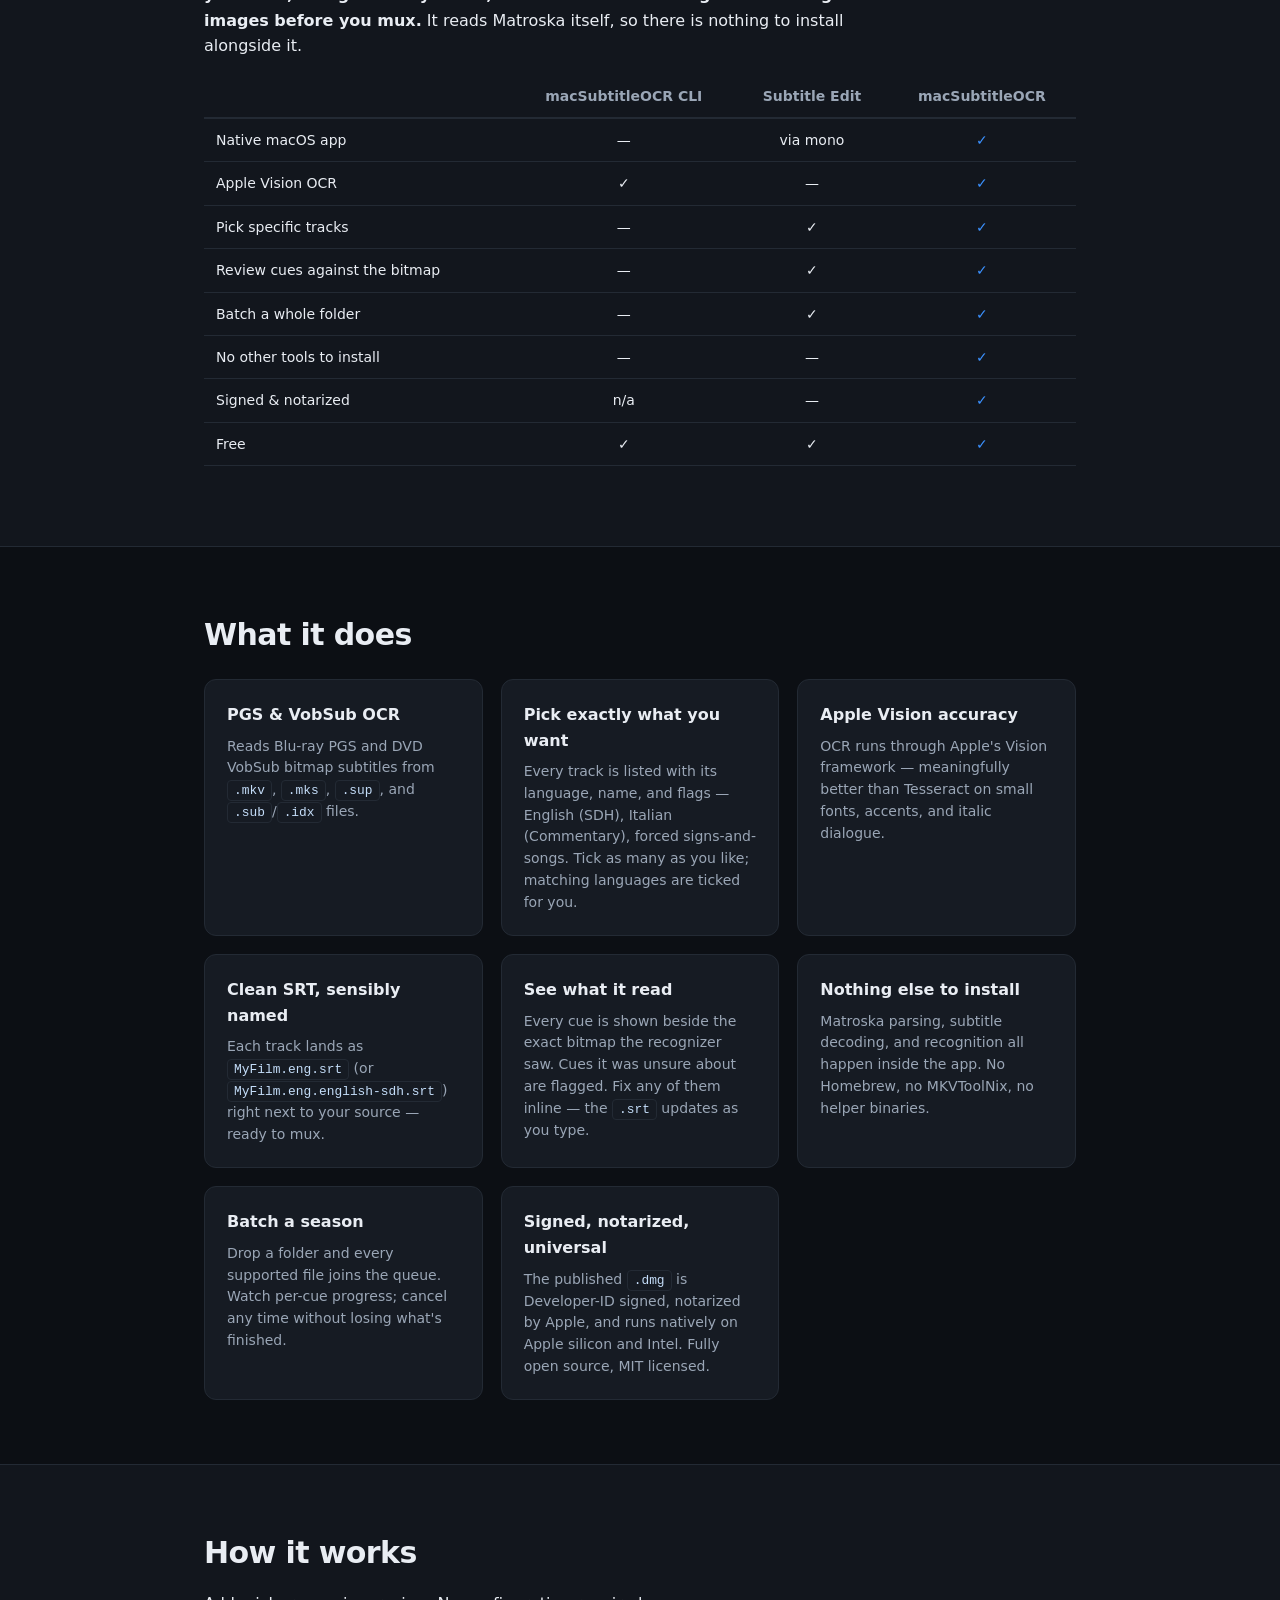
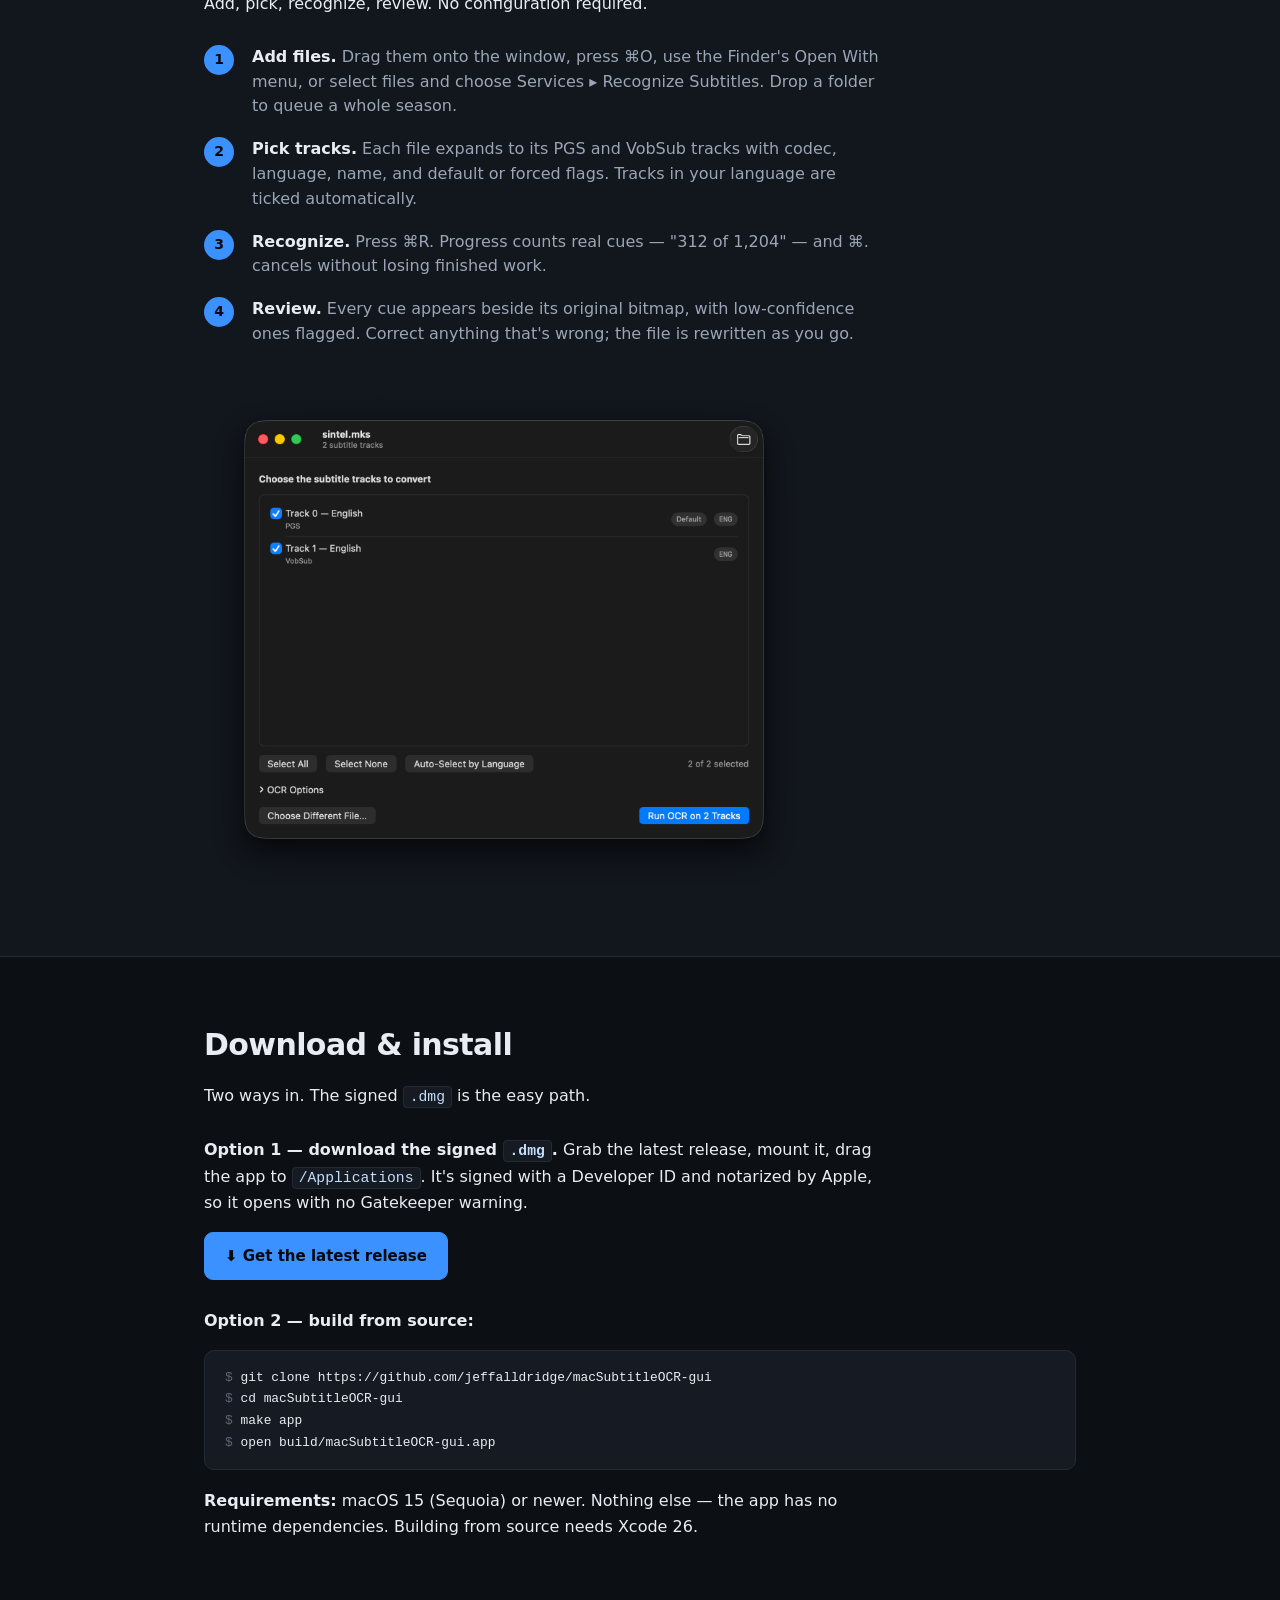
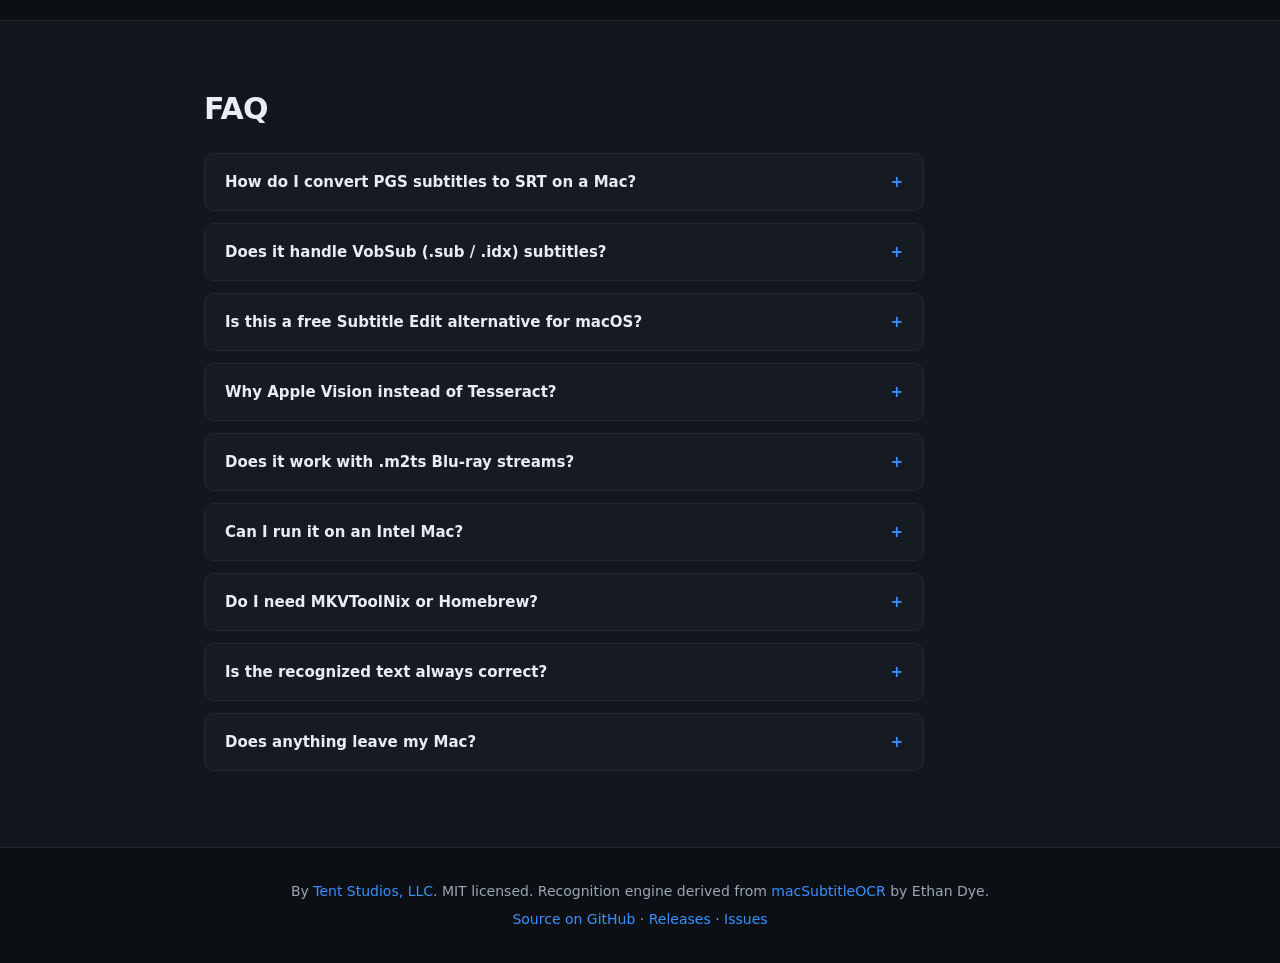
==== commit 434c3369: "docs: rewrite for the self-contained 1.0 app README, CHANGELOG, CONTRIBUTING, THIRD_PARTY_LICENSES, " ====
--- a/docs/site/index.html
+++ b/docs/site/index.html
@@ -2,28 +2,28 @@
 <html lang="en">
 <head>
 <meta charset="utf-8">
-<title>macSubtitleOCR-gui — Convert Blu-ray PGS &amp; VobSub subtitles to SRT on macOS</title>
+<title>macSubtitleOCR — Convert Blu-ray PGS &amp; VobSub subtitles to SRT on macOS</title>
 <meta name="viewport" content="width=device-width, initial-scale=1">
-<meta name="description" content="A free, MIT-licensed macOS app that converts PGS and VobSub bitmap subtitles (from MKV, SUP, SUB/IDX) into clean SRT text using Apple's Vision OCR. Drop a Blu-ray rip, pick the tracks you want, get accurate .srt files. Signed and notarized. macOS 14+, Apple Silicon.">
+<meta name="description" content="A free, MIT-licensed macOS app that converts PGS and VobSub bitmap subtitles (from MKV, SUP, SUB/IDX) into clean SRT text using Apple's Vision OCR — then lets you review every cue against its original bitmap. No Homebrew, no MKVToolNix. Signed, notarized, universal. macOS 15+.">
 <meta name="theme-color" content="#0c0f14">
 <meta name="color-scheme" content="dark light">
 <meta name="author" content="Jeff Alldridge / Tent Studios, LLC">
-<meta name="keywords" content="pgs to srt, vobsub to srt, sup to srt mac, convert blu-ray subtitles to srt, bitmap subtitle ocr mac, extract subtitles from mkv mac, subtitle ocr macos, subtitle edit alternative mac, macSubtitleOCR gui, apple vision subtitle ocr, mkv subtitle to srt, idx sub to srt">
+<meta name="keywords" content="pgs to srt, vobsub to srt, sup to srt mac, convert blu-ray subtitles to srt, bitmap subtitle ocr mac, extract subtitles from mkv mac, subtitle ocr macos, subtitle edit alternative mac, macSubtitleOCR, apple vision subtitle ocr, mkv subtitle to srt, idx sub to srt, subtitle ocr without mkvtoolnix">
 
 <!-- Open Graph / Twitter card -->
-<meta property="og:title" content="macSubtitleOCR-gui — Convert Blu-ray PGS &amp; VobSub subtitles to SRT on macOS">
-<meta property="og:description" content="Drop a Blu-ray rip, get clean .srt files. PGS / VobSub bitmap subtitle OCR powered by Apple's Vision framework. Free, MIT-licensed, signed and notarized for macOS.">
+<meta property="og:title" content="macSubtitleOCR — Convert Blu-ray PGS &amp; VobSub subtitles to SRT on macOS">
+<meta property="og:description" content="Drop a Blu-ray rip, get clean .srt files. PGS / VobSub bitmap subtitle OCR powered by Apple's Vision framework, with a review pass against the original images. Free, MIT-licensed, signed and notarized.">
 <meta property="og:type" content="website">
 <meta property="og:url" content="https://jeffalldridge.github.io/macSubtitleOCR-gui/">
 <meta property="og:image" content="https://jeffalldridge.github.io/macSubtitleOCR-gui/og-image.png">
 <meta property="og:image:width" content="1280">
 <meta property="og:image:height" content="640">
-<meta property="og:image:alt" content="macSubtitleOCR-gui — Drop a Blu-ray rip, get clean .srt files.">
-<meta property="og:site_name" content="macSubtitleOCR-gui">
+<meta property="og:image:alt" content="macSubtitleOCR — Drop a Blu-ray rip, get clean .srt files.">
+<meta property="og:site_name" content="macSubtitleOCR">
 <meta property="og:locale" content="en_US">
 <meta name="twitter:card" content="summary_large_image">
-<meta name="twitter:title" content="macSubtitleOCR-gui — Blu-ray PGS/VobSub subtitles to SRT on macOS">
-<meta name="twitter:description" content="Drop a Blu-ray rip, get clean .srt files. Bitmap subtitle OCR powered by Apple's Vision framework. Free and MIT-licensed.">
+<meta name="twitter:title" content="macSubtitleOCR — Blu-ray PGS/VobSub subtitles to SRT on macOS">
+<meta name="twitter:description" content="Drop a Blu-ray rip, get clean .srt files. Bitmap subtitle OCR powered by Apple's Vision framework, with a review pass. Free and MIT-licensed.">
 <meta name="twitter:image" content="https://jeffalldridge.github.io/macSubtitleOCR-gui/og-image.png">
 
 <link rel="canonical" href="https://jeffalldridge.github.io/macSubtitleOCR-gui/">
@@ -47,7 +47,7 @@
             "@type": "WebSite",
             "@id": "https://jeffalldridge.github.io/macSubtitleOCR-gui/#website",
             "url": "https://jeffalldridge.github.io/macSubtitleOCR-gui/",
-            "name": "macSubtitleOCR-gui",
+            "name": "macSubtitleOCR",
             "description": "A free macOS app that converts PGS and VobSub bitmap subtitles to SRT text using Apple's Vision OCR.",
             "inLanguage": "en",
             "publisher": {
@@ -59,11 +59,11 @@
         {
             "@type": "SoftwareApplication",
             "@id": "https://jeffalldridge.github.io/macSubtitleOCR-gui/#software",
-            "name": "macSubtitleOCR-gui",
+            "name": "macSubtitleOCR",
             "applicationCategory": "MultimediaApplication",
             "applicationSubCategory": "Subtitle OCR",
-            "operatingSystem": "macOS 14.0 or later, Apple Silicon",
-            "softwareVersion": "0.2.0",
+            "operatingSystem": "macOS 15.0 or later, universal (Apple silicon and Intel)",
+            "softwareVersion": "1.0.0",
             "downloadUrl": "https://github.com/jeffalldridge/macSubtitleOCR-gui/releases/latest",
             "url": "https://jeffalldridge.github.io/macSubtitleOCR-gui/",
             "license": "https://opensource.org/licenses/MIT",
@@ -79,11 +79,13 @@
             },
             "featureList": [
                 "PGS (Blu-ray) and VobSub (DVD) bitmap subtitle OCR",
-                "Reads MKV, MKS, SUP, and SUB/IDX files",
+                "Reads MKV, MKS, SUP, and SUB/IDX files with no external tools",
                 "Apple Vision framework OCR — higher accuracy than Tesseract",
-                "Multi-track selection with filter-by-language",
+                "Review every cue against the original bitmap and fix it inline",
+                "Batch conversion — drop a folder to queue a whole season",
+                "Multi-track selection with language, name, and forced flags",
                 "Clean SRT output written next to the source file",
-                "Signed with Developer ID and notarized by Apple",
+                "Signed with Developer ID, notarized by Apple, universal binary",
                 "MIT-licensed, open source"
             ],
             "author": {
@@ -107,7 +109,7 @@
                     "name": "How do I convert PGS subtitles to SRT on a Mac?",
                     "acceptedAnswer": {
                         "@type": "Answer",
-                        "text": "Drop an MKV or SUP file onto macSubtitleOCR-gui, select the PGS subtitle track you want, and click Run OCR. The app uses Apple's Vision framework to recognize the bitmap subtitles and writes a clean SRT file next to your source."
+                        "text": "Drop an MKV or SUP file onto macSubtitleOCR, tick the PGS subtitle track you want, and press Recognize. The app uses Apple's Vision framework to recognize the bitmap subtitles, shows you every cue next to the image it read, and writes a clean SRT file next to your source. Nothing else needs to be installed."
                     }
                 },
                 {
@@ -115,7 +117,7 @@
                     "name": "Does it work with VobSub (SUB/IDX) subtitles?",
                     "acceptedAnswer": {
                         "@type": "Answer",
-                        "text": "Yes. macSubtitleOCR-gui reads VobSub tracks from MKV files as well as standalone .sub/.idx pairs, and OCRs them to SRT the same way it handles PGS."
+                        "text": "Yes. macSubtitleOCR reads VobSub tracks from MKV files as well as standalone .sub/.idx pairs, and recognizes them to SRT the same way it handles PGS."
                     }
                 },
                 {
@@ -123,7 +125,7 @@
                     "name": "Is it a free alternative to Subtitle Edit on macOS?",
                     "acceptedAnswer": {
                         "@type": "Answer",
-                        "text": "It is free and MIT-licensed. Subtitle Edit is a far broader editor; macSubtitleOCR-gui is purpose-built for one job — turning PGS and VobSub bitmap subtitles into clean SRT on macOS with native Apple Vision OCR."
+                        "text": "It is free and MIT-licensed. Subtitle Edit is a far broader editor; macSubtitleOCR is purpose-built for one job — turning PGS and VobSub bitmap subtitles into clean SRT on macOS with native Apple Vision OCR and a review pass."
                     }
                 },
                 {
@@ -148,7 +150,7 @@
     <div class="container">
         <a class="topnav-brand" href="./">
             <img src="favicon-192.png" alt="" width="24" height="24">
-            <span class="brand-text">macSubtitleOCR-gui</span>
+            <span class="brand-text">macSubtitleOCR</span>
         </a>
         <ul class="topnav-links">
             <li><a href="#why">Why</a></li>
@@ -167,17 +169,17 @@
      ============================================================ -->
 <header class="hero">
     <div class="container">
-        <img class="hero-icon" src="favicon-512.png" alt="macSubtitleOCR-gui app icon" width="88" height="88">
-        <h1 class="logotype">macSubtitleOCR-gui</h1>
+        <img class="hero-icon" src="favicon-512.png" alt="macSubtitleOCR app icon" width="88" height="88">
+        <h1 class="logotype">macSubtitleOCR</h1>
         <p class="tagline">Drop a Blu-ray rip, get clean <code>.srt</code> files.</p>
-        <p class="subtagline">A native macOS app that turns <strong>PGS</strong> and <strong>VobSub</strong> bitmap subtitles — from MKV, SUP, and SUB/IDX files — into accurate SubRip text using Apple's Vision OCR. Pick exactly the tracks you want; the rest is one click.</p>
+        <p class="subtagline">A native macOS app that turns <strong>PGS</strong> and <strong>VobSub</strong> bitmap subtitles — from MKV, SUP, and SUB/IDX files — into accurate SubRip text using Apple's Vision OCR. Pick the tracks you want, then check every cue against the image it came from. Nothing else to install.</p>
         <div class="cta">
             <a class="button primary" href="https://github.com/jeffalldridge/macSubtitleOCR-gui/releases/latest">⬇ Download the .dmg</a>
             <a class="button" href="https://github.com/jeffalldridge/macSubtitleOCR-gui">View on GitHub →</a>
         </div>
-        <p class="version">v0.2.0 · signed &amp; notarized · MIT licensed · macOS 14+, Apple Silicon</p>
+        <p class="version">v1.0.0 · signed &amp; notarized · universal · MIT licensed · macOS 15+</p>
         <div class="hero-shot">
-            <img src="main-window.png" alt="macSubtitleOCR-gui drop window — drag a video or subtitle file to begin" loading="lazy">
+            <img src="main-window.png" alt="macSubtitleOCR reviewing recognized cues beside their original subtitle bitmaps" loading="lazy">
         </div>
     </div>
 </header>
@@ -188,17 +190,19 @@
 <section class="section alt" id="why">
     <div class="container">
         <h2>Why this exists</h2>
-        <p class="lede"><a href="https://github.com/ecdye/macSubtitleOCR">macSubtitleOCR</a> is the best macOS-native PGS-to-SRT engine there is — it uses Apple's Vision framework, so OCR quality beats Tesseract. But the CLI runs OCR on <em>every</em> subtitle track in a file, which is rarely what you want when you're cutting a single language for a release.</p>
-        <p>This GUI wraps that engine and adds the part you actually need: <strong>see every track, pick the ones you want, OCR only those.</strong></p>
+        <p class="lede">Bitmap subtitles are pictures of words. Turning them into text on a Mac has meant either a command-line tool that runs OCR over <em>every</em> track in a file, or a cross-platform editor that doesn't feel like a Mac app — and in both cases, no easy way to see whether the result is right.</p>
+        <p>macSubtitleOCR does the whole job in one place: <strong>see every track, pick the ones you want, recognize only those, and check the result against the original images before you mux.</strong> It reads Matroska itself, so there is nothing to install alongside it.</p>
         <table class="compare">
             <thead>
-                <tr><th></th><th>macSubtitleOCR CLI</th><th>Subtitle Edit</th><th>macSubtitleOCR-gui</th></tr>
+                <tr><th></th><th>macSubtitleOCR CLI</th><th>Subtitle Edit</th><th>macSubtitleOCR</th></tr>
             </thead>
             <tbody>
                 <tr><th>Native macOS app</th><td>—</td><td>via mono</td><td>✓</td></tr>
                 <tr><th>Apple Vision OCR</th><td>✓</td><td>—</td><td>✓</td></tr>
                 <tr><th>Pick specific tracks</th><td>—</td><td>✓</td><td>✓</td></tr>
-                <tr><th>Drag-and-drop</th><td>—</td><td>partial</td><td>✓</td></tr>
+                <tr><th>Review cues against the bitmap</th><td>—</td><td>✓</td><td>✓</td></tr>
+                <tr><th>Batch a whole folder</th><td>—</td><td>✓</td><td>✓</td></tr>
+                <tr><th>No other tools to install</th><td>—</td><td>—</td><td>✓</td></tr>
                 <tr><th>Signed &amp; notarized</th><td>n/a</td><td>—</td><td>✓</td></tr>
                 <tr><th>Free</th><td>✓</td><td>✓</td><td>✓</td></tr>
             </tbody>
@@ -219,7 +223,7 @@
             </div>
             <div class="feature">
                 <h3>Pick exactly what you want</h3>
-                <p>Every track is listed with its language and name — English (SDH), Italian (Commentary), and so on. Multi-select, with filter-by-language for big remuxes.</p>
+                <p>Every track is listed with its language, name, and flags — English (SDH), Italian (Commentary), forced signs-and-songs. Tick as many as you like; matching languages are ticked for you.</p>
             </div>
             <div class="feature">
                 <h3>Apple Vision accuracy</h3>
@@ -230,12 +234,20 @@
                 <p>Each track lands as <code>MyFilm.eng.srt</code> (or <code>MyFilm.eng.english-sdh.srt</code>) right next to your source — ready to mux.</p>
             </div>
             <div class="feature">
-                <h3>Preview before you mux</h3>
-                <p>The Done screen shows the first cues of each output so you can sanity-check OCR quality before committing.</p>
-            </div>
-            <div class="feature">
-                <h3>Signed, notarized, MIT</h3>
-                <p>The published <code>.dmg</code> is Developer-ID signed and notarized by Apple — no Gatekeeper warnings. Fully open source.</p>
+                <h3>See what it read</h3>
+                <p>Every cue is shown beside the exact bitmap the recognizer saw. Cues it was unsure about are flagged. Fix any of them inline — the <code>.srt</code> updates as you type.</p>
+            </div>
+            <div class="feature">
+                <h3>Nothing else to install</h3>
+                <p>Matroska parsing, subtitle decoding, and recognition all happen inside the app. No Homebrew, no MKVToolNix, no helper binaries.</p>
+            </div>
+            <div class="feature">
+                <h3>Batch a season</h3>
+                <p>Drop a folder and every supported file joins the queue. Watch per-cue progress; cancel any time without losing what's finished.</p>
+            </div>
+            <div class="feature">
+                <h3>Signed, notarized, universal</h3>
+                <p>The published <code>.dmg</code> is Developer-ID signed, notarized by Apple, and runs natively on Apple silicon and Intel. Fully open source, MIT licensed.</p>
             </div>
         </div>
     </div>
@@ -247,15 +259,15 @@
 <section class="section alt" id="how">
     <div class="container">
         <h2>How it works</h2>
-        <p class="lede">Four phases — Drop, Tracks, Run, Done. No configuration.</p>
+        <p class="lede">Add, pick, recognize, review. No configuration required.</p>
         <ol class="steps">
-            <li><strong>Drop a file.</strong> Drag a <code>.mkv</code> / <code>.sup</code> / <code>.sub</code> / <code>.idx</code> onto the window (or ⌘O).</li>
-            <li><strong>Pick tracks.</strong> The app probes for PGS / VobSub tracks and shows them with codec, language, and name. SDH / Commentary / Sing-Along variants are clearly labeled.</li>
-            <li><strong>Run OCR.</strong> Tick the tracks you want, tweak language or invert options if needed, hit Run. Live progress, cancellable.</li>
-            <li><strong>Get SRTs.</strong> Each track is written as its own <code>.srt</code> next to your source, with a preview of the first cues and one-click reveal in Finder.</li>
+            <li><strong>Add files.</strong> Drag them onto the window, press ⌘O, use the Finder's Open With menu, or select files and choose Services ▸ Recognize Subtitles. Drop a folder to queue a whole season.</li>
+            <li><strong>Pick tracks.</strong> Each file expands to its PGS and VobSub tracks with codec, language, name, and default or forced flags. Tracks in your language are ticked automatically.</li>
+            <li><strong>Recognize.</strong> Press ⌘R. Progress counts real cues — "312 of 1,204" — and ⌘. cancels without losing finished work.</li>
+            <li><strong>Review.</strong> Every cue appears beside its original bitmap, with low-confidence ones flagged. Correct anything that's wrong; the file is rewritten as you go.</li>
         </ol>
         <div class="shot">
-            <img src="track-selection.png" alt="Track picker showing multiple subtitle tracks with language tags and multi-select" loading="lazy">
+            <img src="track-selection.png" alt="Sidebar showing queued files expanded into their subtitle tracks with language and flags" loading="lazy">
         </div>
     </div>
 </section>
@@ -272,12 +284,11 @@
             <a class="button primary" href="https://github.com/jeffalldridge/macSubtitleOCR-gui/releases/latest">⬇ Get the latest release</a>
         </div>
         <p style="margin-top:28px"><strong>Option 2 — build from source:</strong></p>
-        <pre class="code"><code><span class="dim">$</span> git clone --recurse-submodules https://github.com/jeffalldridge/macSubtitleOCR-gui
+        <pre class="code"><code><span class="dim">$</span> git clone https://github.com/jeffalldridge/macSubtitleOCR-gui
 <span class="dim">$</span> cd macSubtitleOCR-gui
-<span class="dim">$</span> brew install mkvtoolnix
 <span class="dim">$</span> make app
 <span class="dim">$</span> open build/macSubtitleOCR-gui.app</code></pre>
-        <p><strong>Requirements:</strong> macOS 14 (Sonoma) or newer, Apple Silicon, and <a href="https://mkvtoolnix.download">MKVToolNix</a> (<code>brew install mkvtoolnix</code>) — used at runtime to read and extract MKV tracks. The app shows a one-tap install card if it's missing.</p>
+        <p><strong>Requirements:</strong> macOS 15 (Sequoia) or newer. Nothing else — the app has no runtime dependencies. Building from source needs Xcode 26.</p>
     </div>
 </section>
 
@@ -290,7 +301,7 @@
         <div class="faq">
             <details>
                 <summary>How do I convert PGS subtitles to SRT on a Mac?</summary>
-                <div class="answer"><p>Drop an MKV or SUP file onto macSubtitleOCR-gui, pick the PGS track you want, and click Run OCR. Apple's Vision framework recognizes the bitmap subtitles and writes a clean SRT next to your source file — ready to mux into an MP4 with <a href="https://subler.org">Subler</a> or your tool of choice.</p></div>
+                <div class="answer"><p>Drop an MKV or SUP file onto macSubtitleOCR, tick the PGS track you want, and press Recognize. Apple's Vision framework reads the bitmap subtitles and writes a clean SRT next to your source file — ready to mux into an MP4 with <a href="https://subler.org">Subler</a> or your tool of choice. You can check every cue against its original image first.</p></div>
             </details>
             <details>
                 <summary>Does it handle VobSub (.sub / .idx) subtitles?</summary>
@@ -298,7 +309,7 @@
             </details>
             <details>
                 <summary>Is this a free Subtitle Edit alternative for macOS?</summary>
-                <div class="answer"><p>It's free and MIT-licensed. <a href="https://github.com/SubtitleEdit/subtitleedit">Subtitle Edit</a> is a far broader editor — conversion, timing, the works. macSubtitleOCR-gui is intentionally narrower: PGS / VobSub bitmap subtitles in, clean SRT out, with native Apple Vision OCR. If you mostly need accurate bitmap-to-text on a Mac, this is purpose-built for that.</p></div>
+                <div class="answer"><p>It's free and MIT-licensed. <a href="https://github.com/SubtitleEdit/subtitleedit">Subtitle Edit</a> is a far broader editor — conversion, timing, the works. macSubtitleOCR is intentionally narrower: PGS / VobSub bitmap subtitles in, clean SRT out, with native Apple Vision OCR and a review pass. If you mostly need accurate bitmap-to-text on a Mac, this is purpose-built for that.</p></div>
             </details>
             <details>
                 <summary>Why Apple Vision instead of Tesseract?</summary>
@@ -306,15 +317,23 @@
             </details>
             <details>
                 <summary>Does it work with .m2ts Blu-ray streams?</summary>
-                <div class="answer"><p>Not directly. Demux to <code>.mkv</code> first with <code>mkvmerge</code>, or rip the disc with <a href="https://www.makemkv.com/">MakeMKV</a> — both produce MKVs with the original PGS streams intact, which the app reads natively.</p></div>
+                <div class="answer"><p>Not directly. Demux to <code>.mkv</code> first, or rip the disc with <a href="https://www.makemkv.com/">MakeMKV</a> — both produce MKVs with the original PGS streams intact, which the app reads natively.</p></div>
             </details>
             <details>
                 <summary>Can I run it on an Intel Mac?</summary>
-                <div class="answer"><p>Build from source — <code>make app</code> works on Intel. The published <code>.dmg</code> is arm64-only for v0.1; a universal build is on the backlog.</p></div>
-            </details>
-            <details>
-                <summary>Why does it need MKVToolNix?</summary>
-                <div class="answer"><p><code>mkvmerge -J</code> lists subtitle tracks in a parseable form, and <code>mkvextract</code> pulls just the chosen track so the app doesn't re-OCR the whole file. MKVToolNix isn't bundled because it's GPL-2.0+ and this app ships MIT — it's a 30-second one-time <code>brew install mkvtoolnix</code>.</p></div>
+                <div class="answer"><p>Yes. The published <code>.dmg</code> is a universal binary and runs natively on both Apple silicon and Intel Macs, on macOS 15 or newer.</p></div>
+            </details>
+            <details>
+                <summary>Do I need MKVToolNix or Homebrew?</summary>
+                <div class="answer"><p>No. Versions up to 0.2 called <code>mkvmerge</code> and <code>mkvextract</code> at runtime. Version 1.0 reads Matroska itself, so the app is entirely self-contained — download it and it works.</p></div>
+            </details>
+            <details>
+                <summary>Is the recognized text always correct?</summary>
+                <div class="answer"><p>Not always, which is why the review screen exists. Every cue is shown beside the image it came from, and the ones Vision was least sure about are flagged so you know where to look. Italics, very small type, and decorative faces in musicals or animation are the usual trouble spots. On a Mac with Apple Intelligence you can also ask the on-device model to propose fixes for flagged cues — shown as before/after suggestions you accept or reject.</p></div>
+            </details>
+            <details>
+                <summary>Does anything leave my Mac?</summary>
+                <div class="answer"><p>Only the once-a-day check for a newer release, which asks GitHub for the latest version number and nothing else. You can turn it off in Settings. Recognition, clean-up, and translation all run locally on your Mac.</p></div>
             </details>
         </div>
     </div>
@@ -324,7 +343,7 @@
 
 <footer class="footer">
     <div class="container">
-        <p>By <a href="https://tentstudios.com">Tent Studios, LLC</a>. MIT licensed. OCR engine: <a href="https://github.com/ecdye/macSubtitleOCR">macSubtitleOCR</a> by Ethan Dye.</p>
+        <p>By <a href="https://tentstudios.com">Tent Studios, LLC</a>. MIT licensed. Recognition engine derived from <a href="https://github.com/ecdye/macSubtitleOCR">macSubtitleOCR</a> by Ethan Dye.</p>
         <p><a href="https://github.com/jeffalldridge/macSubtitleOCR-gui">Source on GitHub</a> · <a href="https://github.com/jeffalldridge/macSubtitleOCR-gui/releases">Releases</a> · <a href="https://github.com/jeffalldridge/macSubtitleOCR-gui/issues">Issues</a></p>
     </div>
 </footer>
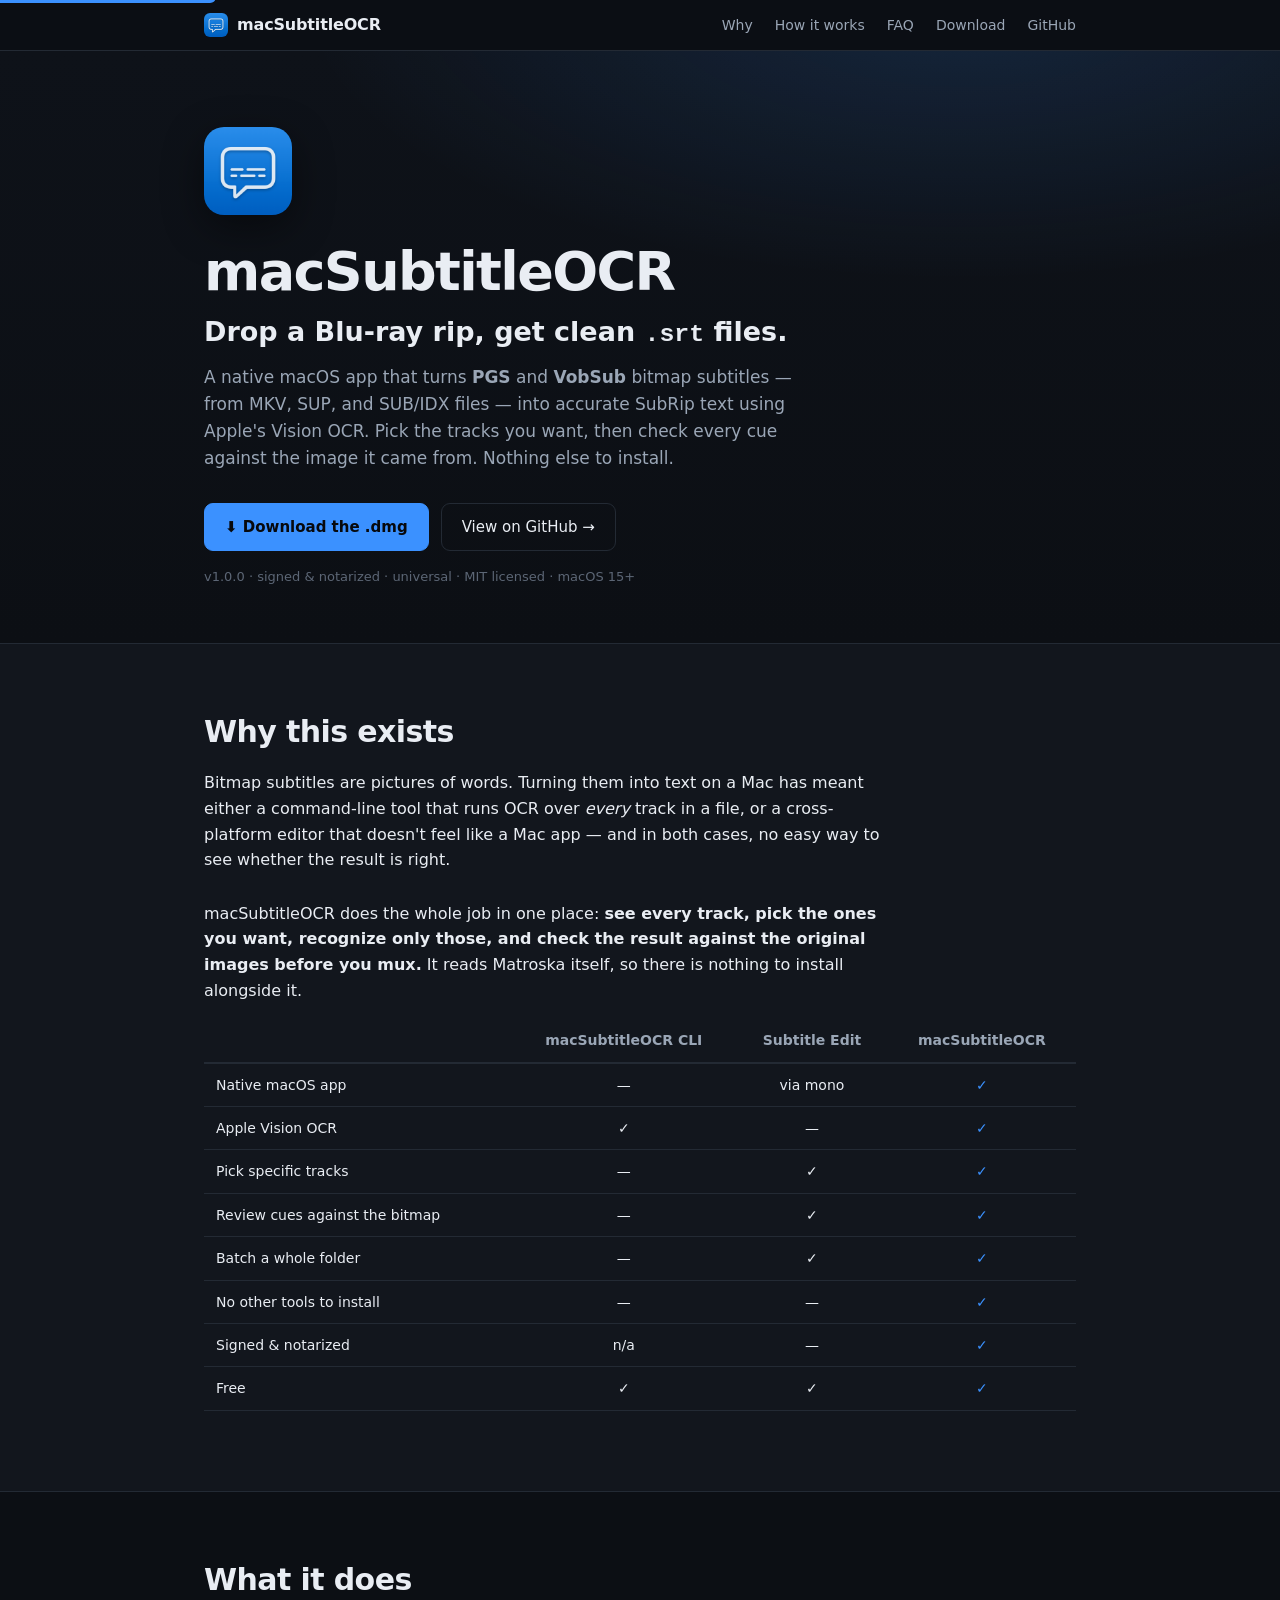
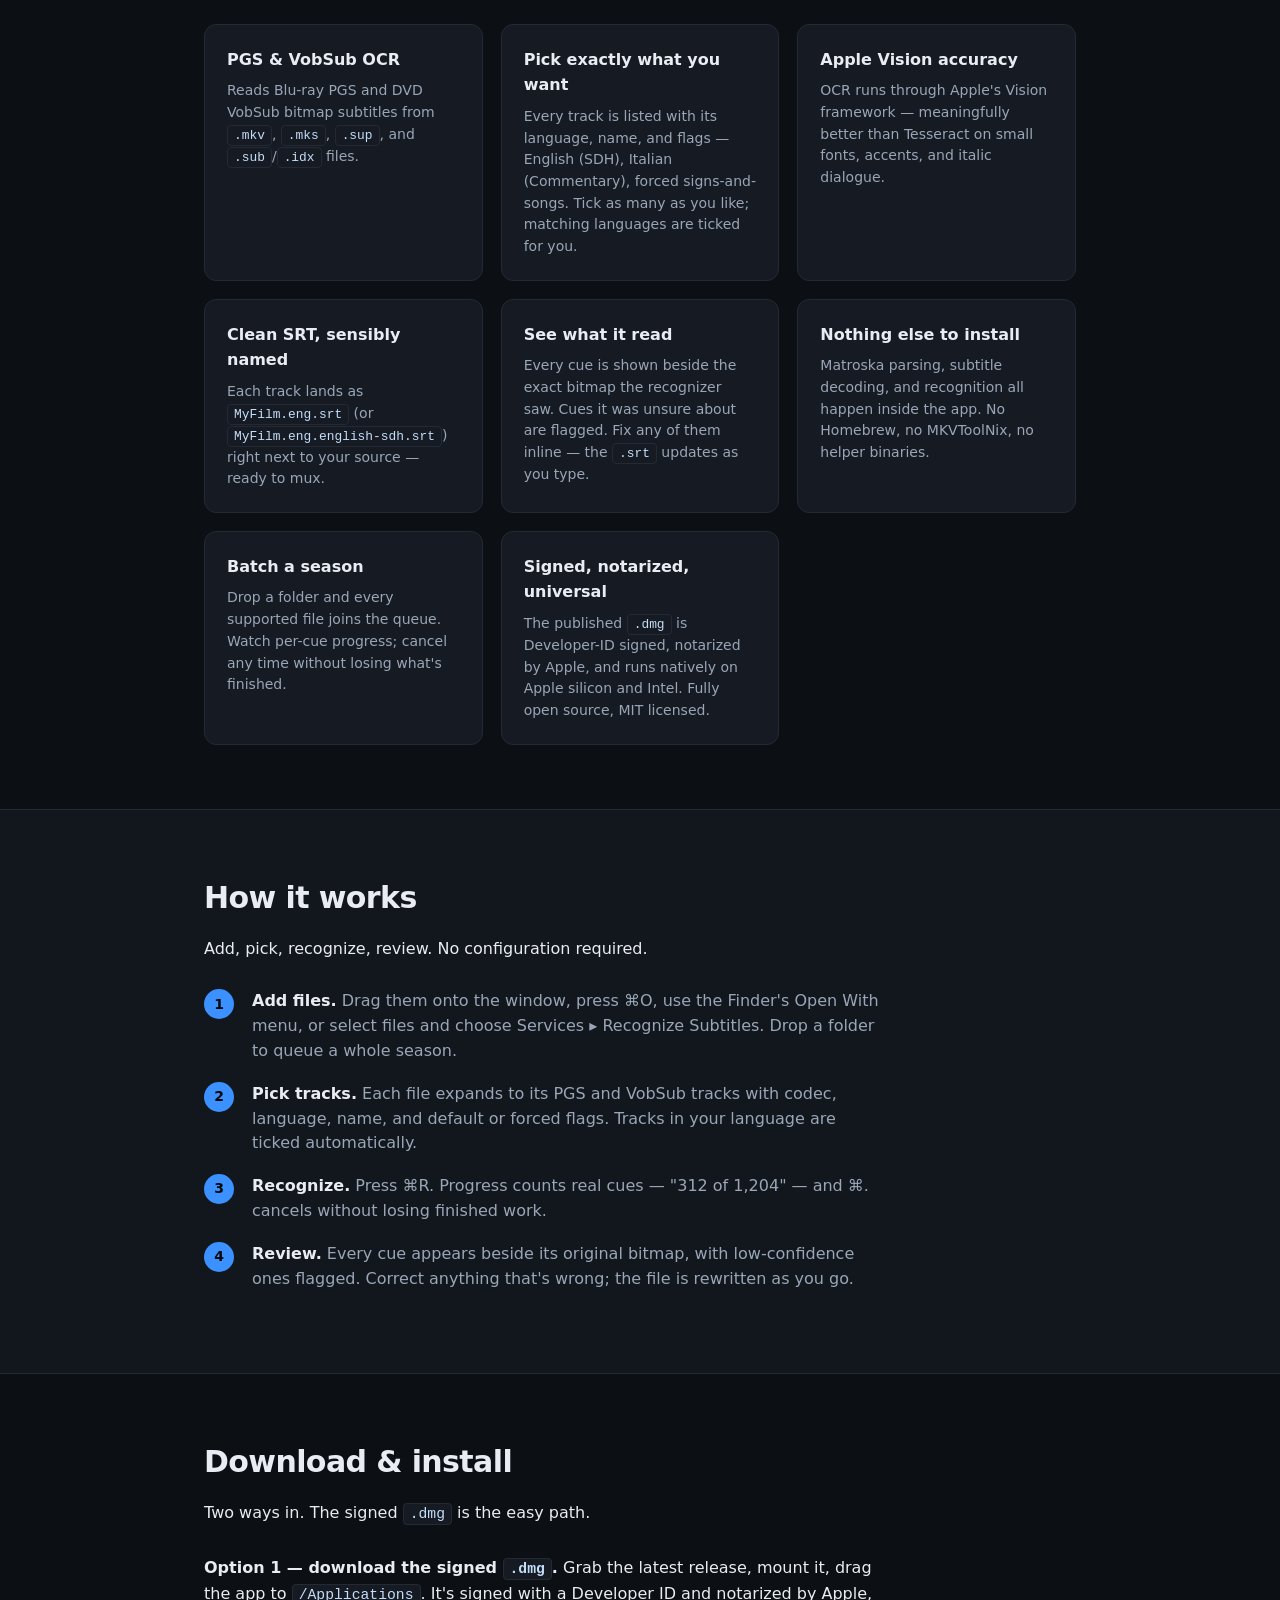
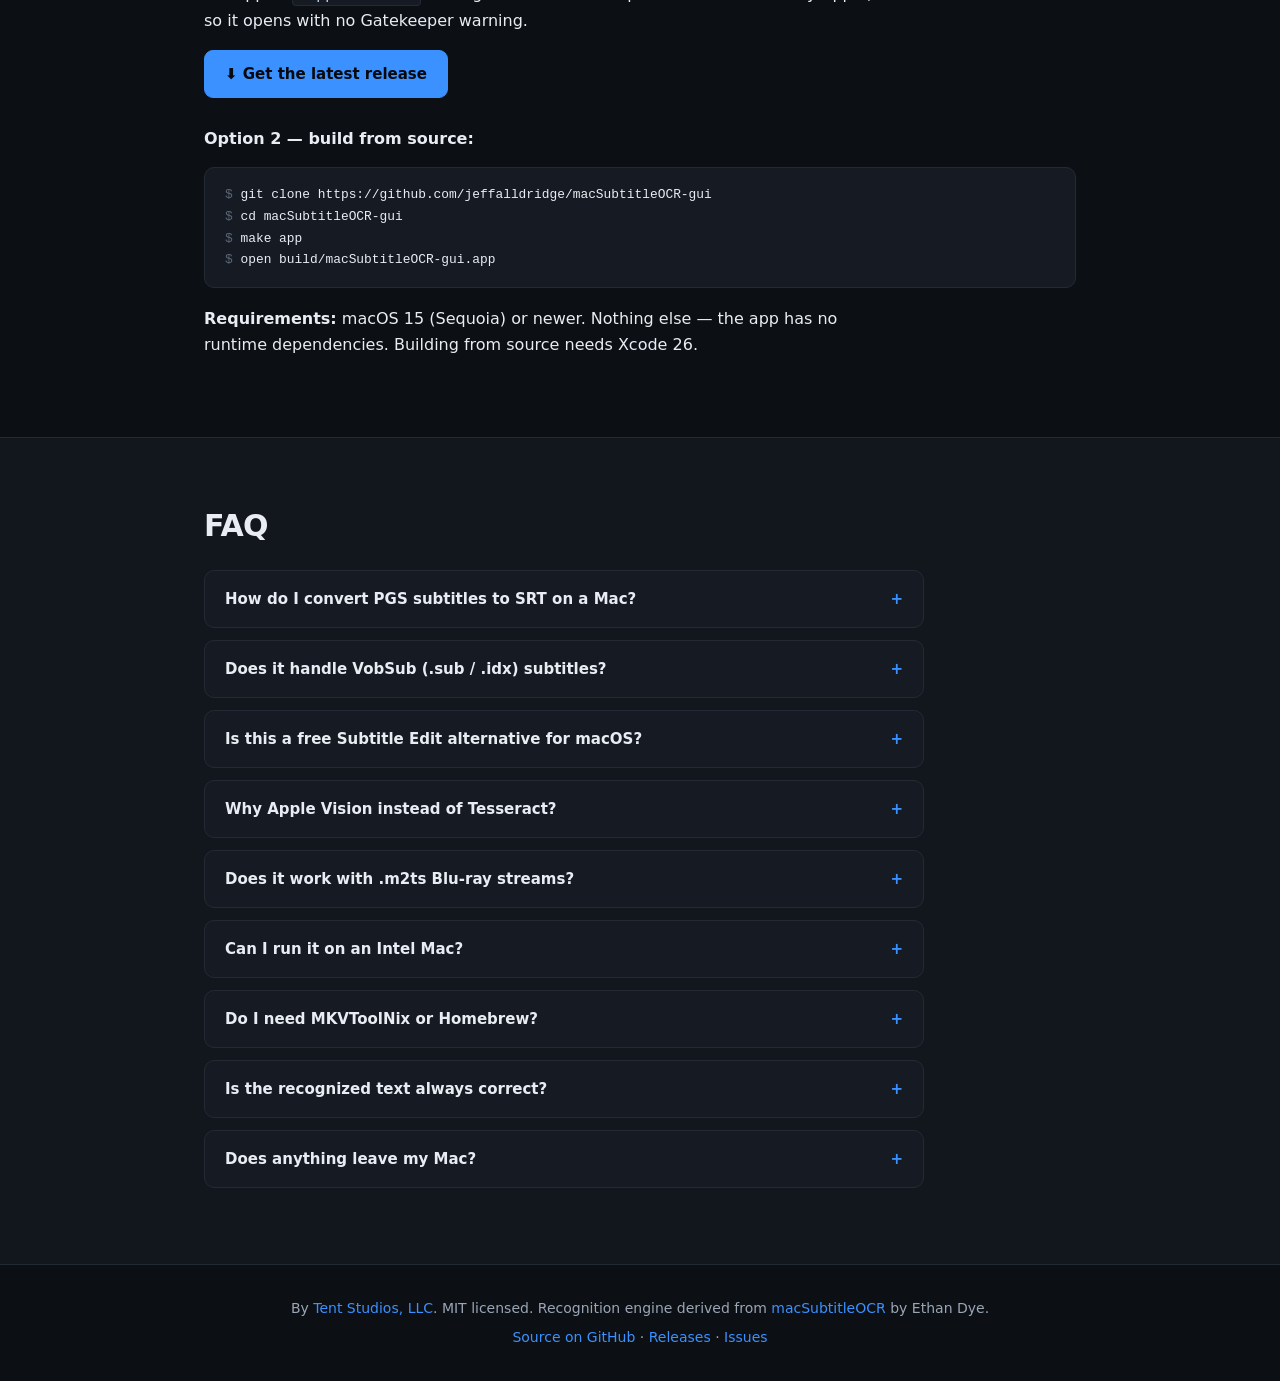
==== commit 07f3fc69: "docs: drop the 0.2 screenshots until 1.0 ones are captured The two window captures show the previous" ====
--- a/docs/site/index.html
+++ b/docs/site/index.html
@@ -178,9 +178,6 @@
             <a class="button" href="https://github.com/jeffalldridge/macSubtitleOCR-gui">View on GitHub →</a>
         </div>
         <p class="version">v1.0.0 · signed &amp; notarized · universal · MIT licensed · macOS 15+</p>
-        <div class="hero-shot">
-            <img src="main-window.png" alt="macSubtitleOCR reviewing recognized cues beside their original subtitle bitmaps" loading="lazy">
-        </div>
     </div>
 </header>
 
@@ -266,9 +263,6 @@
             <li><strong>Recognize.</strong> Press ⌘R. Progress counts real cues — "312 of 1,204" — and ⌘. cancels without losing finished work.</li>
             <li><strong>Review.</strong> Every cue appears beside its original bitmap, with low-confidence ones flagged. Correct anything that's wrong; the file is rewritten as you go.</li>
         </ol>
-        <div class="shot">
-            <img src="track-selection.png" alt="Sidebar showing queued files expanded into their subtitle tracks with language and flags" loading="lazy">
-        </div>
     </div>
 </section>
 
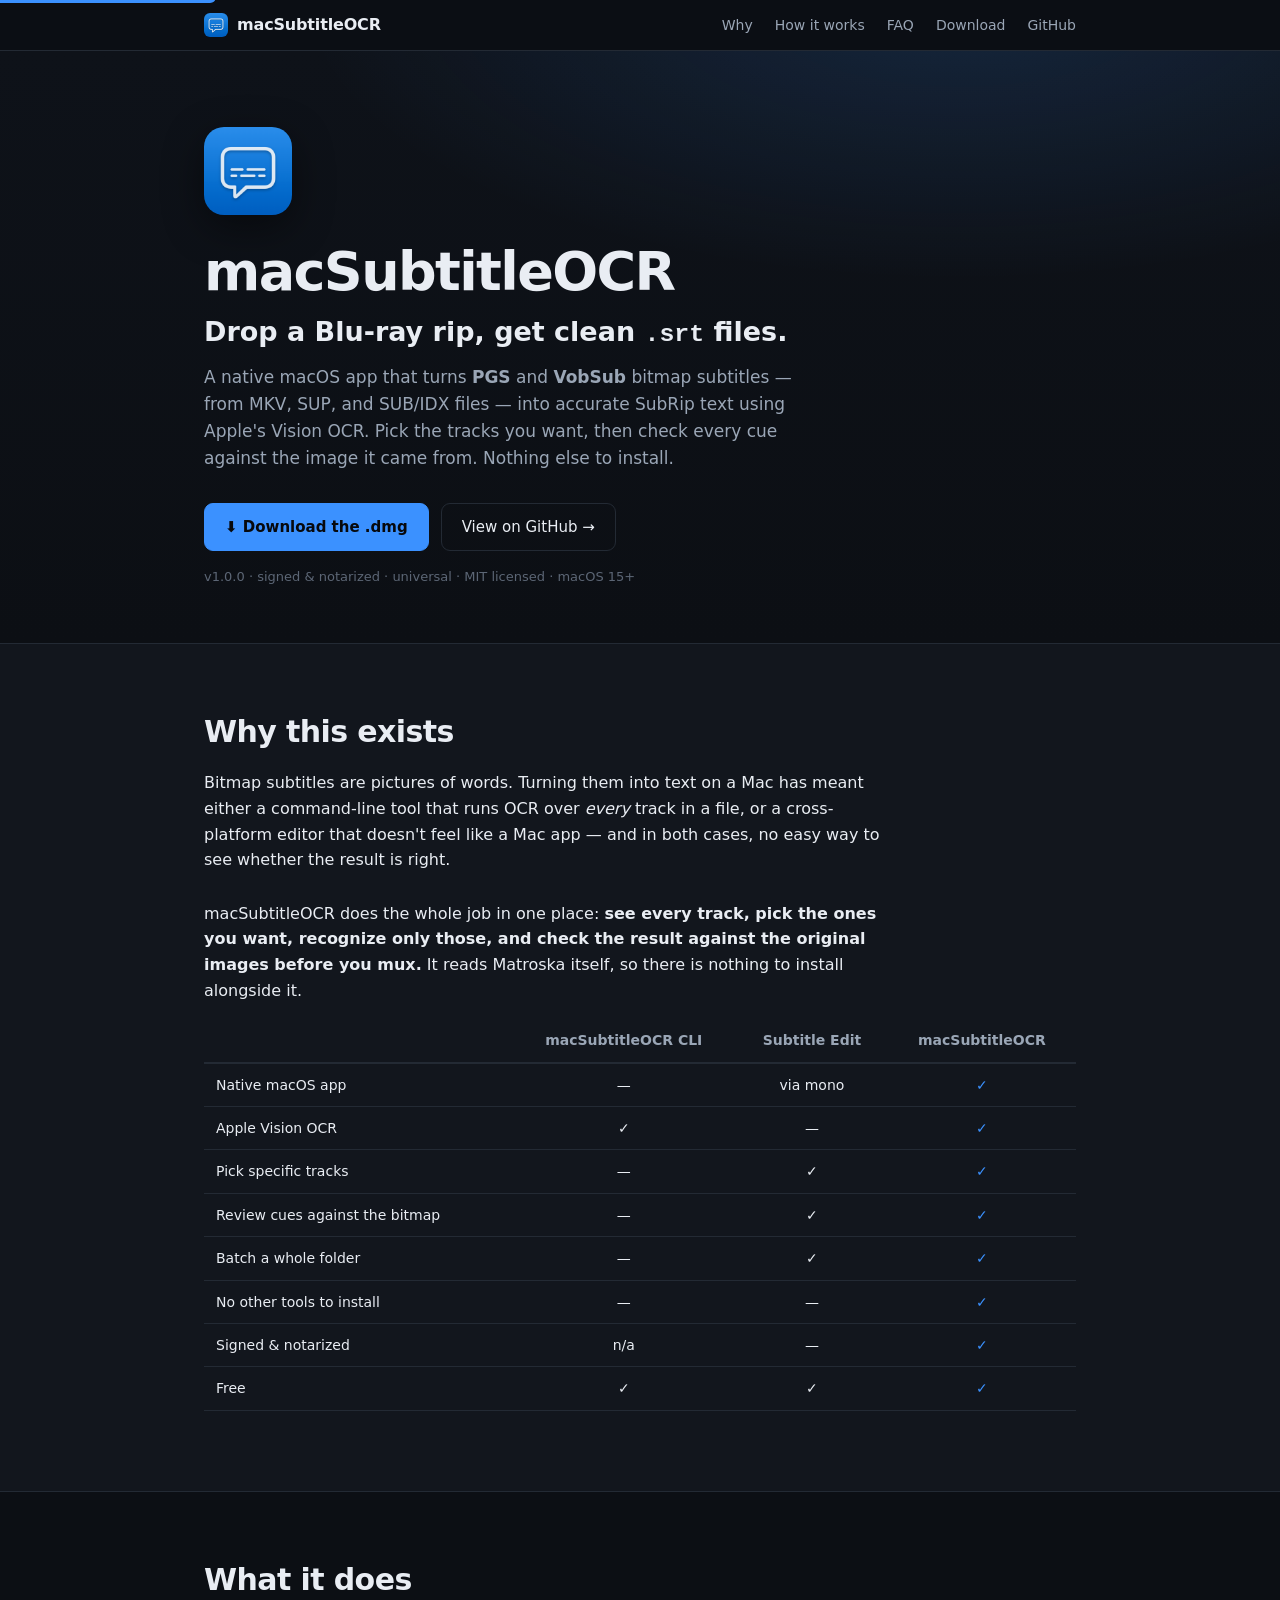
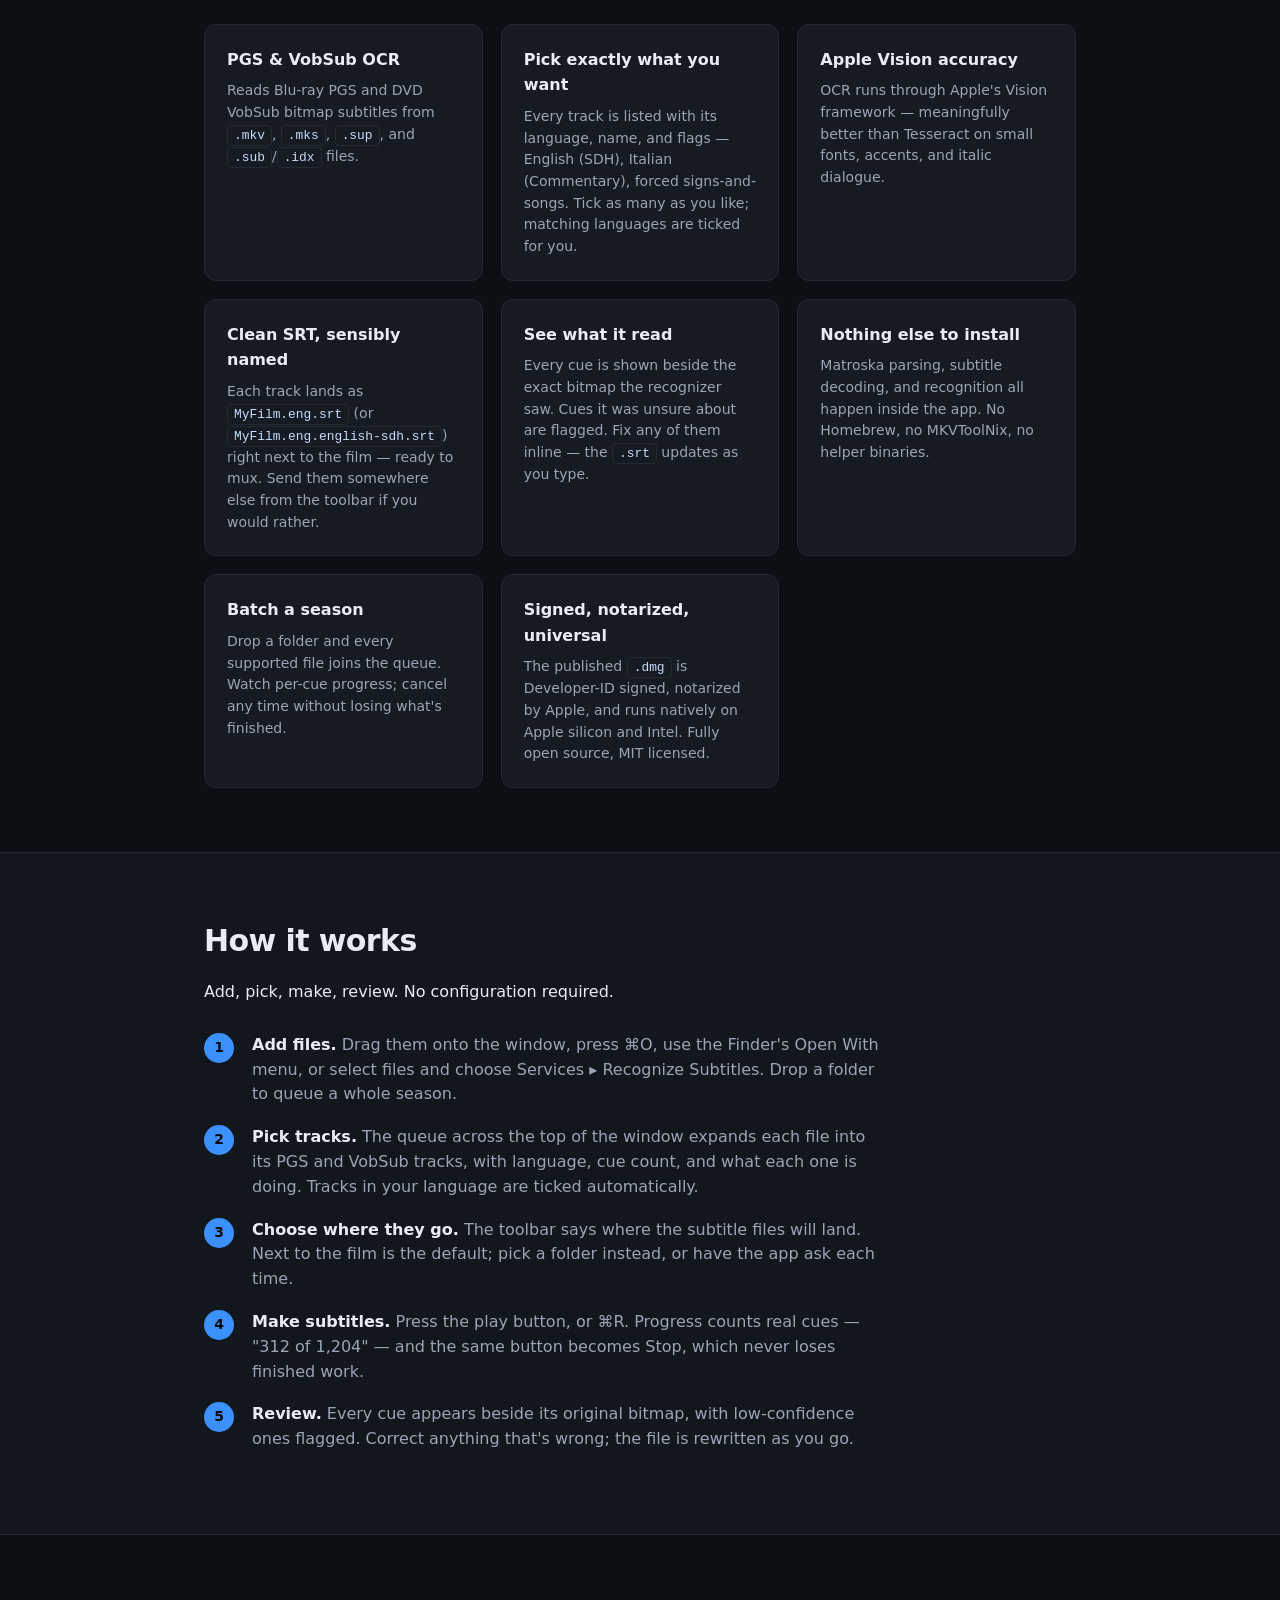
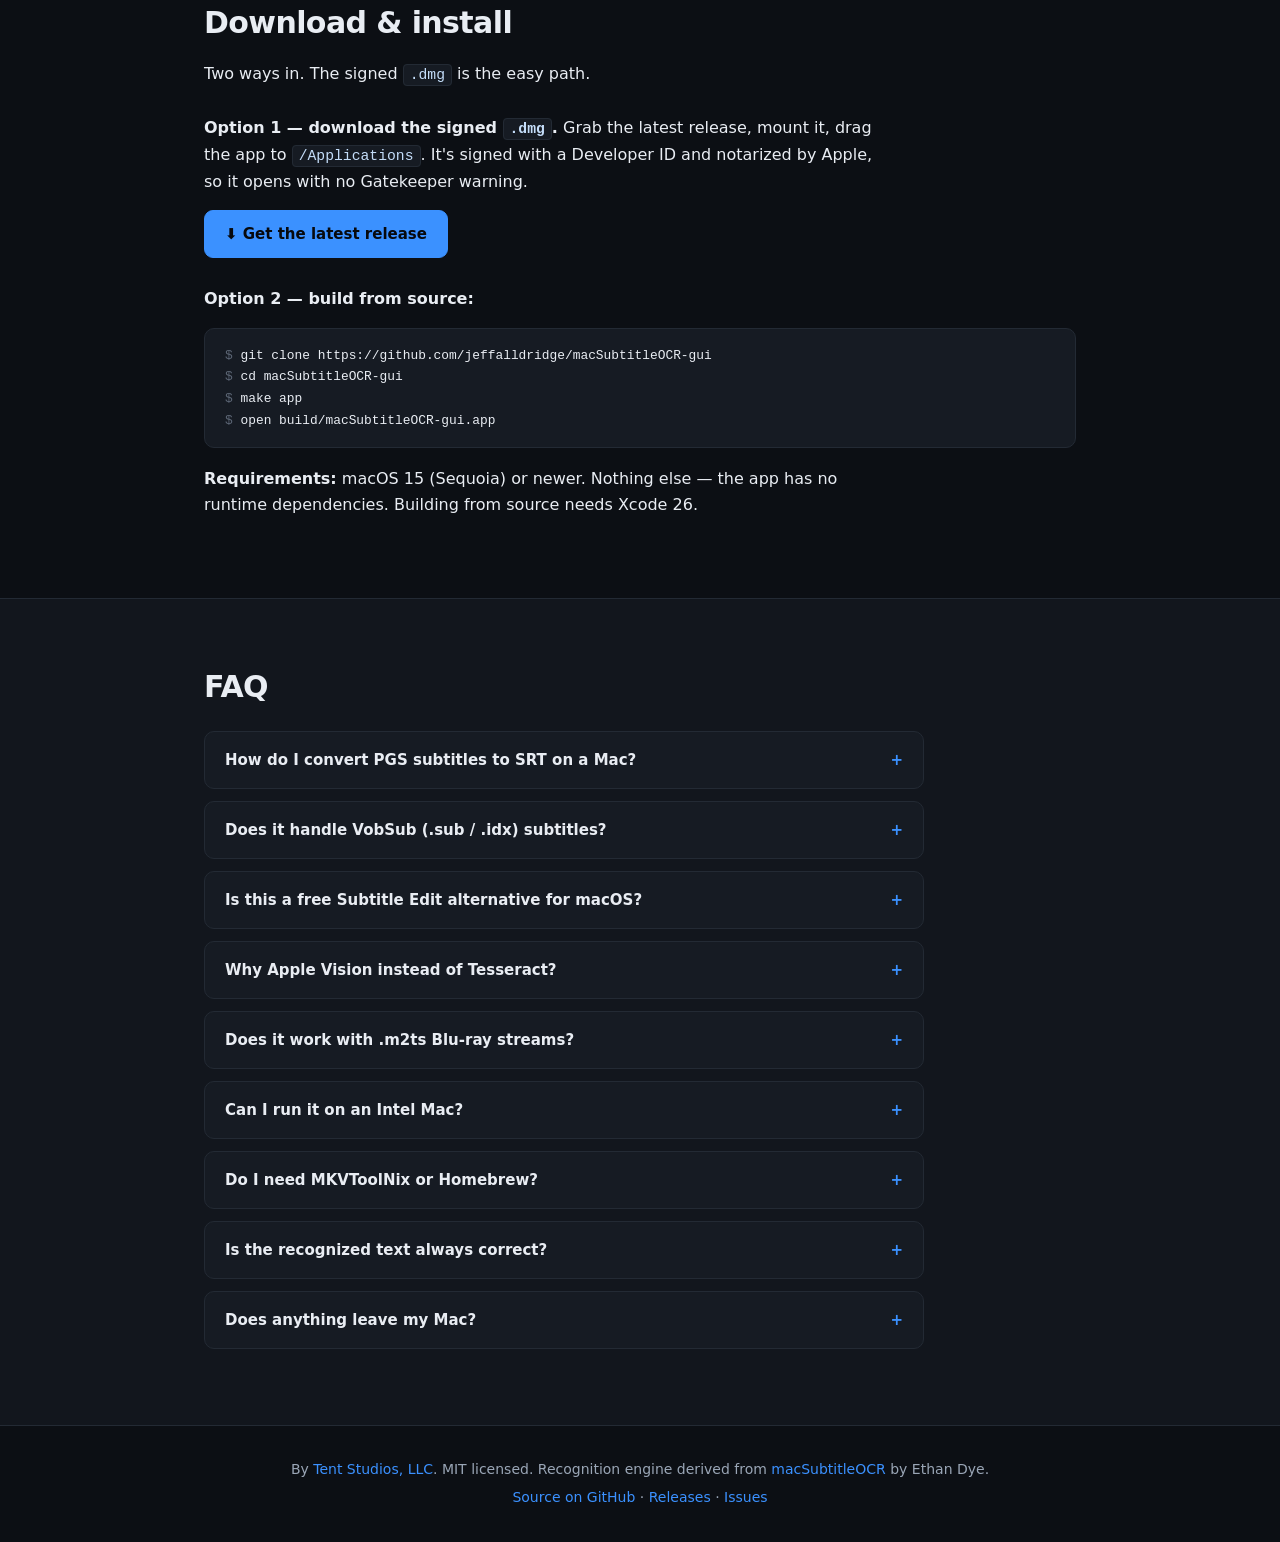
==== commit ebc09f18: "docs: describe the window as it is now The README and the site still explained a sidebar, a Recogniz" ====
--- a/docs/site/index.html
+++ b/docs/site/index.html
@@ -228,7 +228,7 @@
             </div>
             <div class="feature">
                 <h3>Clean SRT, sensibly named</h3>
-                <p>Each track lands as <code>MyFilm.eng.srt</code> (or <code>MyFilm.eng.english-sdh.srt</code>) right next to your source — ready to mux.</p>
+                <p>Each track lands as <code>MyFilm.eng.srt</code> (or <code>MyFilm.eng.english-sdh.srt</code>) right next to the film — ready to mux. Send them somewhere else from the toolbar if you would rather.</p>
             </div>
             <div class="feature">
                 <h3>See what it read</h3>
@@ -256,11 +256,12 @@
 <section class="section alt" id="how">
     <div class="container">
         <h2>How it works</h2>
-        <p class="lede">Add, pick, recognize, review. No configuration required.</p>
+        <p class="lede">Add, pick, make, review. No configuration required.</p>
         <ol class="steps">
             <li><strong>Add files.</strong> Drag them onto the window, press ⌘O, use the Finder's Open With menu, or select files and choose Services ▸ Recognize Subtitles. Drop a folder to queue a whole season.</li>
-            <li><strong>Pick tracks.</strong> Each file expands to its PGS and VobSub tracks with codec, language, name, and default or forced flags. Tracks in your language are ticked automatically.</li>
-            <li><strong>Recognize.</strong> Press ⌘R. Progress counts real cues — "312 of 1,204" — and ⌘. cancels without losing finished work.</li>
+            <li><strong>Pick tracks.</strong> The queue across the top of the window expands each file into its PGS and VobSub tracks, with language, cue count, and what each one is doing. Tracks in your language are ticked automatically.</li>
+            <li><strong>Choose where they go.</strong> The toolbar says where the subtitle files will land. Next to the film is the default; pick a folder instead, or have the app ask each time.</li>
+            <li><strong>Make subtitles.</strong> Press the play button, or ⌘R. Progress counts real cues — "312 of 1,204" — and the same button becomes Stop, which never loses finished work.</li>
             <li><strong>Review.</strong> Every cue appears beside its original bitmap, with low-confidence ones flagged. Correct anything that's wrong; the file is rewritten as you go.</li>
         </ol>
     </div>
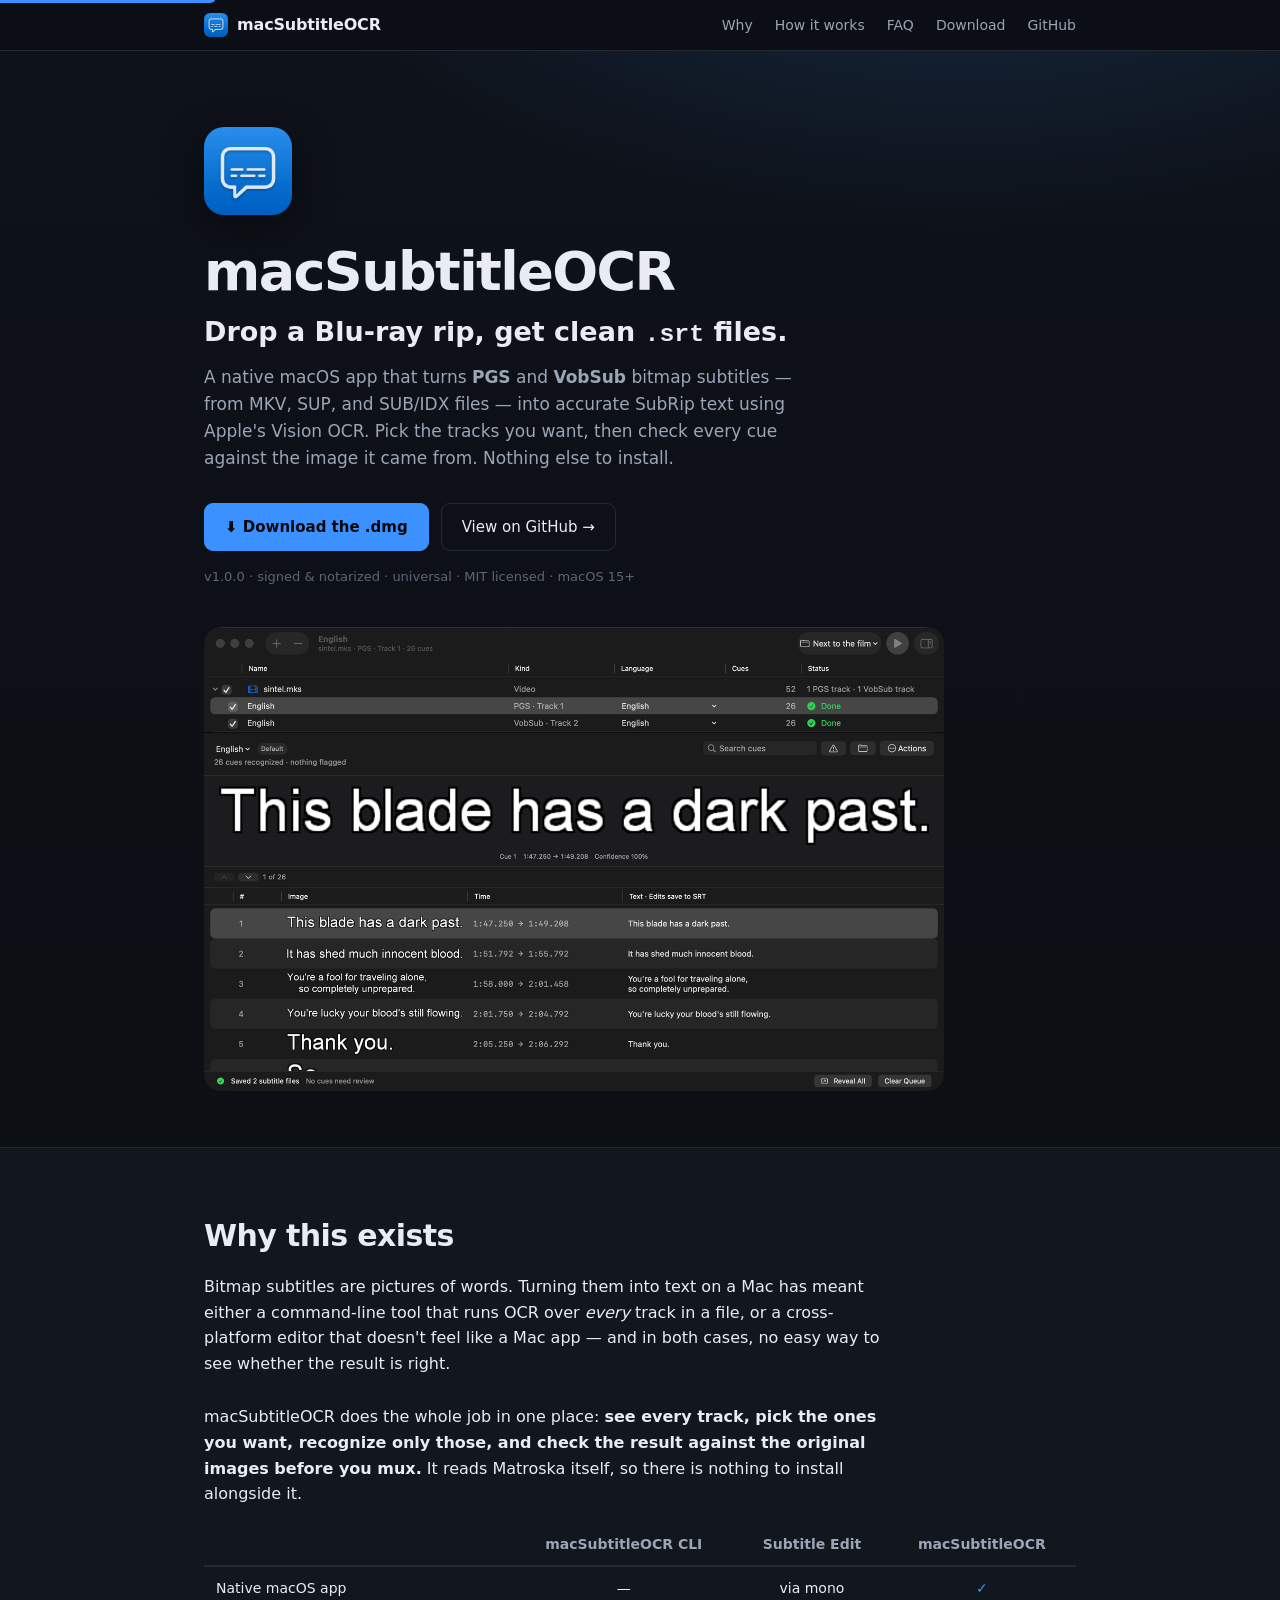
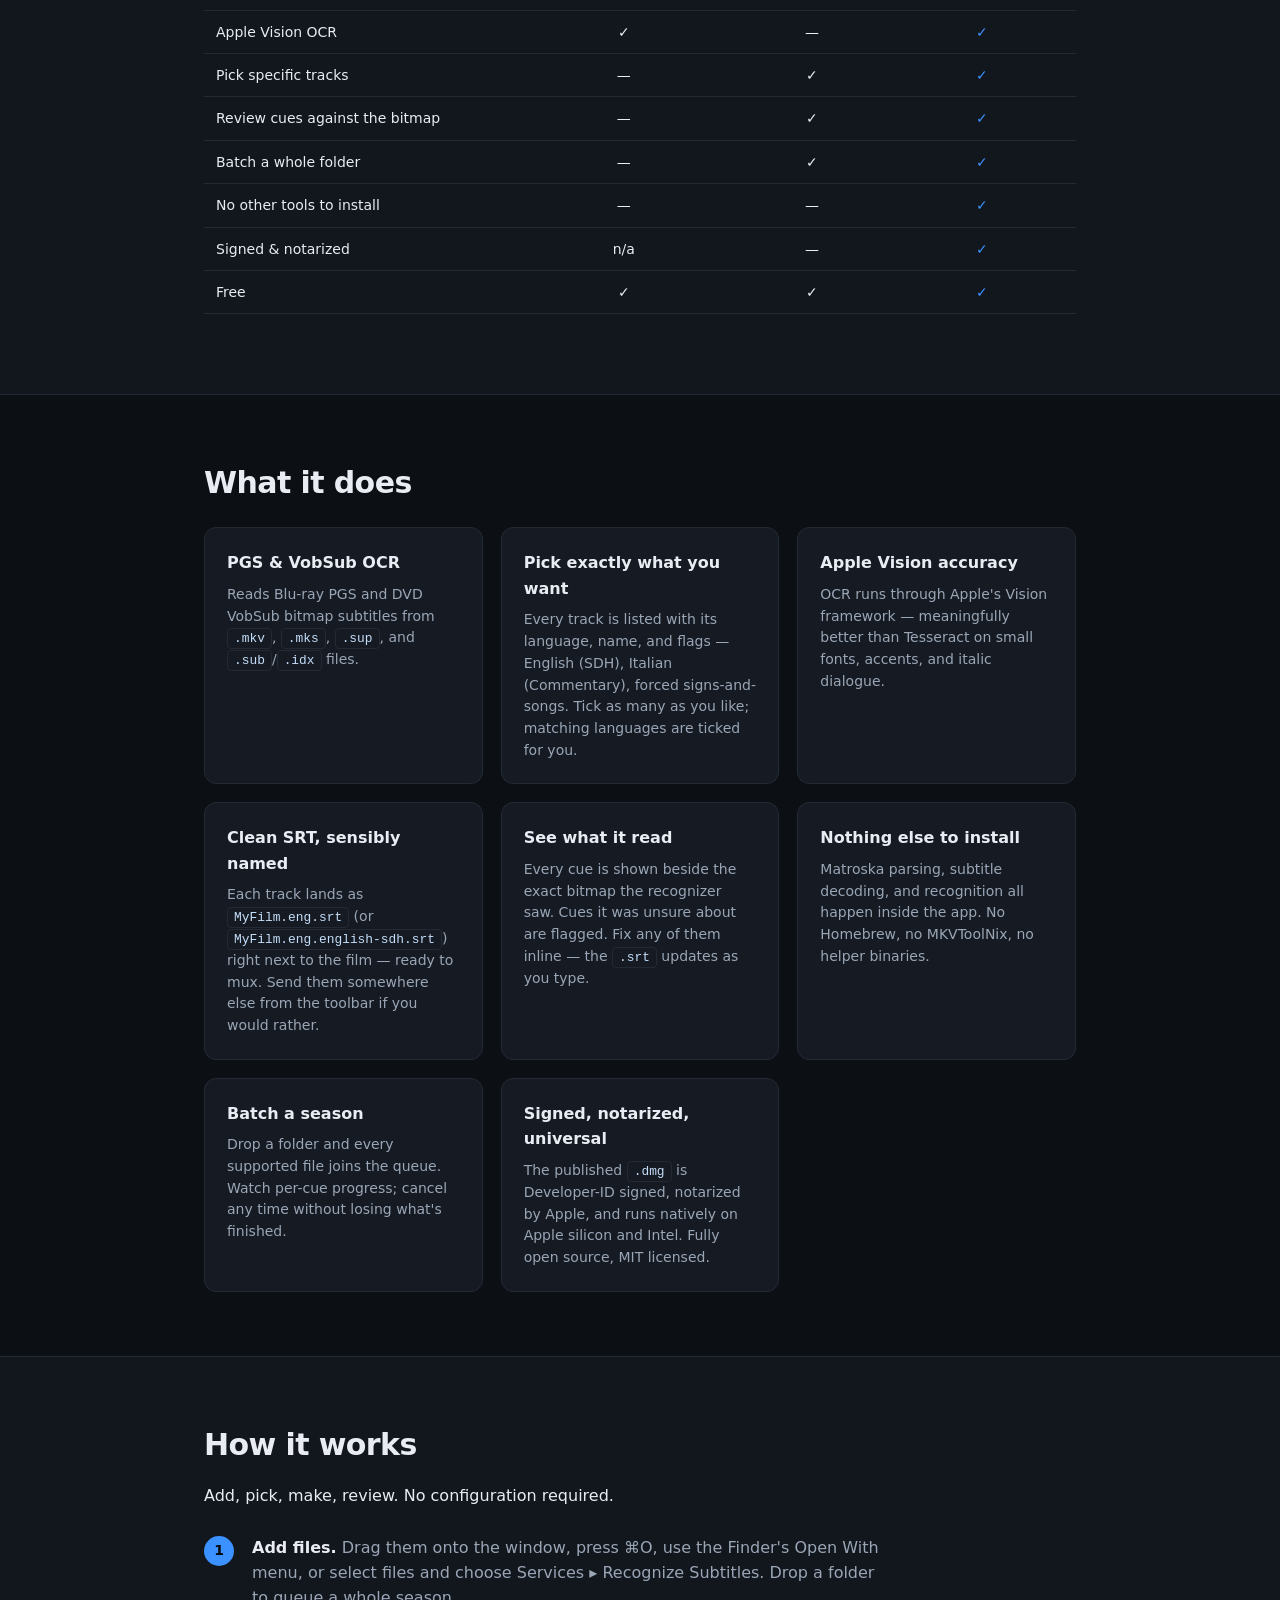
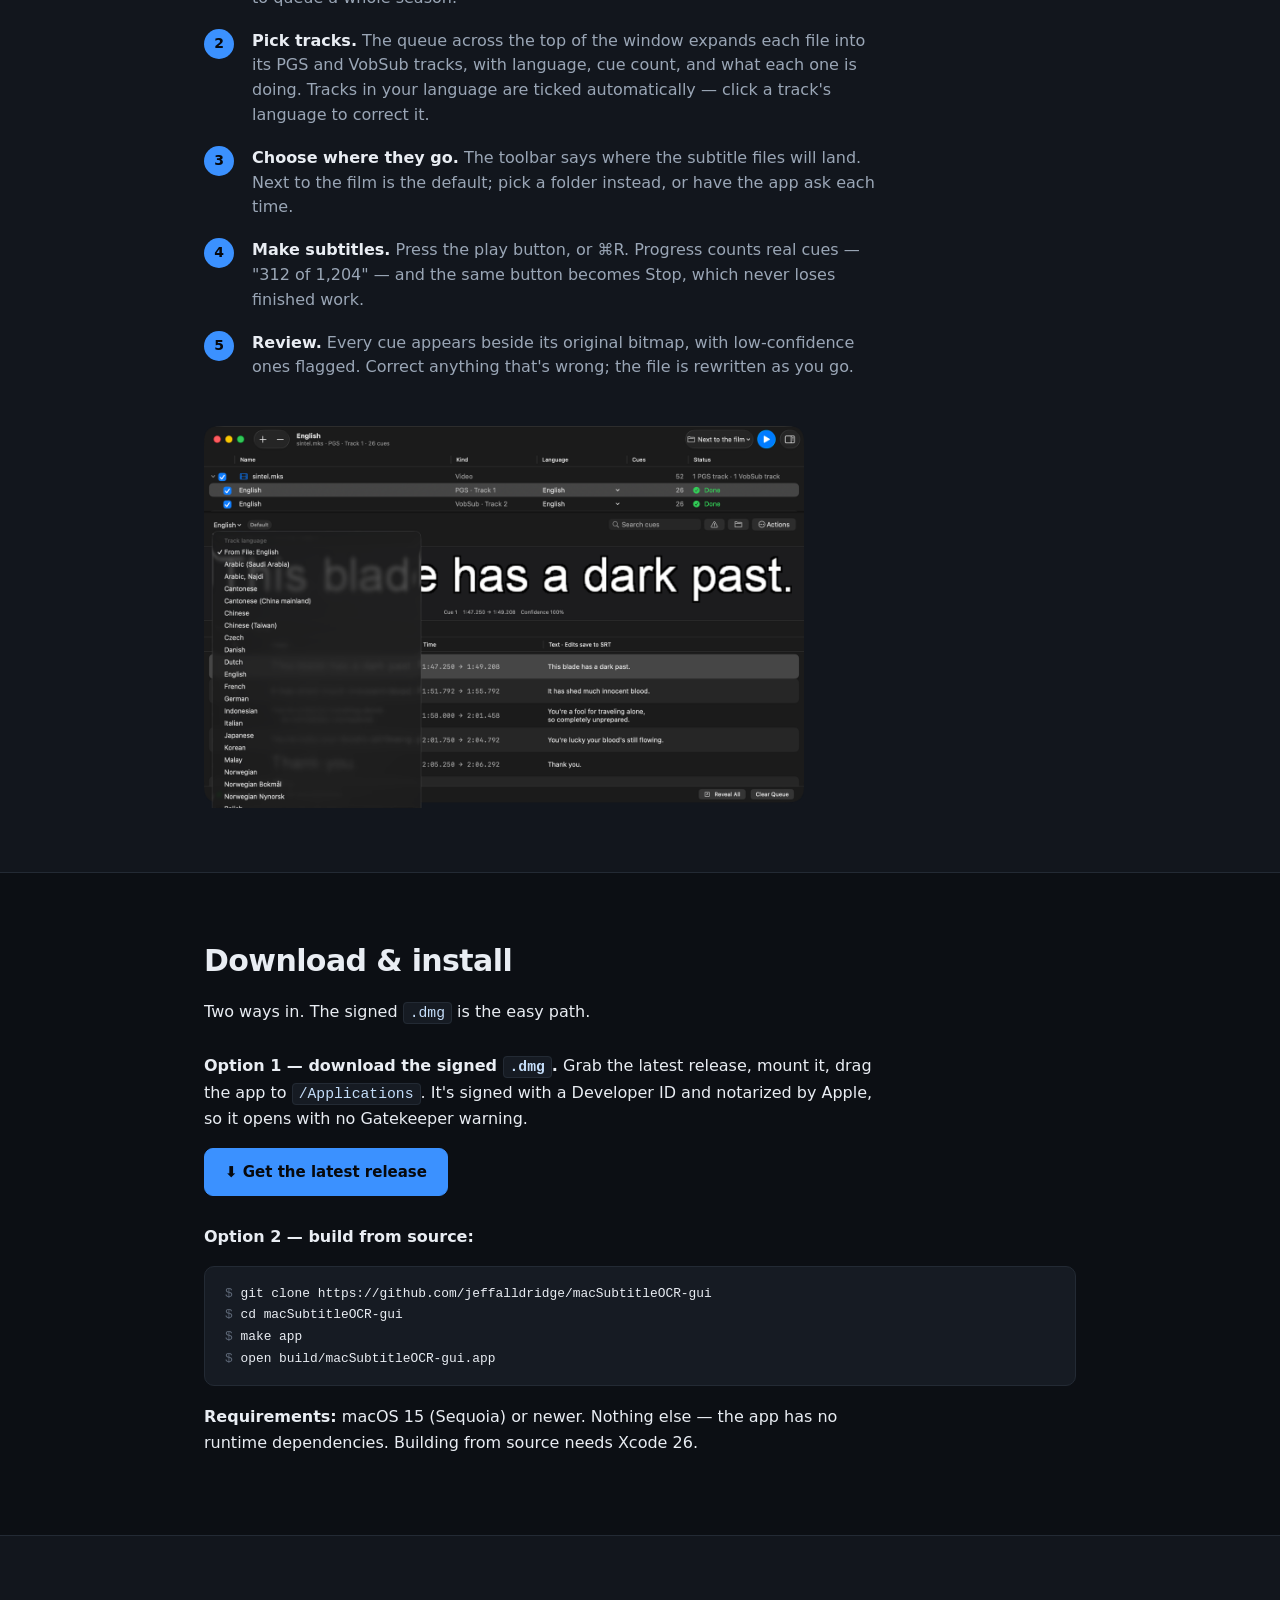
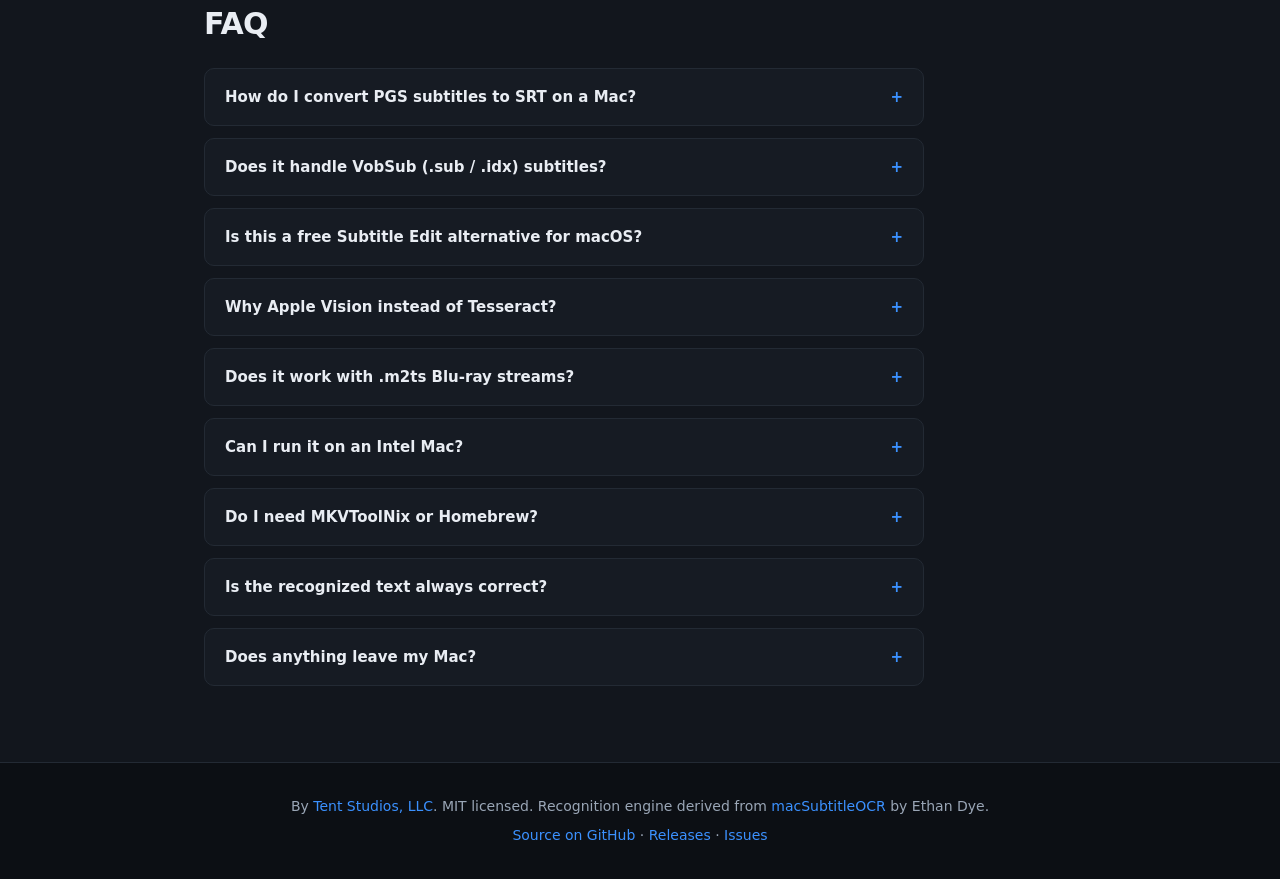
==== commit 2b28e871: "docs: capture 1.0 screenshots, finish the changelog, fix stale website copy Two window captures from" ====
--- a/docs/site/index.html
+++ b/docs/site/index.html
@@ -109,7 +109,7 @@
                     "name": "How do I convert PGS subtitles to SRT on a Mac?",
                     "acceptedAnswer": {
                         "@type": "Answer",
-                        "text": "Drop an MKV or SUP file onto macSubtitleOCR, tick the PGS subtitle track you want, and press Recognize. The app uses Apple's Vision framework to recognize the bitmap subtitles, shows you every cue next to the image it read, and writes a clean SRT file next to your source. Nothing else needs to be installed."
+                        "text": "Drop an MKV or SUP file onto macSubtitleOCR, tick the PGS subtitle track you want, and press Make Subtitles. The app uses Apple's Vision framework to recognize the bitmap subtitles, shows you every cue next to the image it read, and writes a clean SRT file next to your source. Nothing else needs to be installed."
                     }
                 },
                 {
@@ -178,6 +178,9 @@
             <a class="button" href="https://github.com/jeffalldridge/macSubtitleOCR-gui">View on GitHub →</a>
         </div>
         <p class="version">v1.0.0 · signed &amp; notarized · universal · MIT licensed · macOS 15+</p>
+        <div class="hero-shot">
+            <img src="main-window.png" width="1400" height="877" alt="macSubtitleOCR reviewing recognized cues next to their original bitmaps">
+        </div>
     </div>
 </header>
 
@@ -259,11 +262,14 @@
         <p class="lede">Add, pick, make, review. No configuration required.</p>
         <ol class="steps">
             <li><strong>Add files.</strong> Drag them onto the window, press ⌘O, use the Finder's Open With menu, or select files and choose Services ▸ Recognize Subtitles. Drop a folder to queue a whole season.</li>
-            <li><strong>Pick tracks.</strong> The queue across the top of the window expands each file into its PGS and VobSub tracks, with language, cue count, and what each one is doing. Tracks in your language are ticked automatically.</li>
+            <li><strong>Pick tracks.</strong> The queue across the top of the window expands each file into its PGS and VobSub tracks, with language, cue count, and what each one is doing. Tracks in your language are ticked automatically — click a track's language to correct it.</li>
             <li><strong>Choose where they go.</strong> The toolbar says where the subtitle files will land. Next to the film is the default; pick a folder instead, or have the app ask each time.</li>
             <li><strong>Make subtitles.</strong> Press the play button, or ⌘R. Progress counts real cues — "312 of 1,204" — and the same button becomes Stop, which never loses finished work.</li>
             <li><strong>Review.</strong> Every cue appears beside its original bitmap, with low-confidence ones flagged. Correct anything that's wrong; the file is rewritten as you go.</li>
         </ol>
+        <div class="shot">
+            <img src="track-language.png" width="1400" height="890" alt="Correcting a track's language from the queue, with the full list of Vision's supported languages">
+        </div>
     </div>
 </section>
 
@@ -296,7 +302,7 @@
         <div class="faq">
             <details>
                 <summary>How do I convert PGS subtitles to SRT on a Mac?</summary>
-                <div class="answer"><p>Drop an MKV or SUP file onto macSubtitleOCR, tick the PGS track you want, and press Recognize. Apple's Vision framework reads the bitmap subtitles and writes a clean SRT next to your source file — ready to mux into an MP4 with <a href="https://subler.org">Subler</a> or your tool of choice. You can check every cue against its original image first.</p></div>
+                <div class="answer"><p>Drop an MKV or SUP file onto macSubtitleOCR, tick the PGS track you want, and press Make Subtitles. Apple's Vision framework reads the bitmap subtitles and writes a clean SRT next to your source file — ready to mux into an MP4 with <a href="https://subler.org">Subler</a> or your tool of choice. You can check every cue against its original image first.</p></div>
             </details>
             <details>
                 <summary>Does it handle VobSub (.sub / .idx) subtitles?</summary>
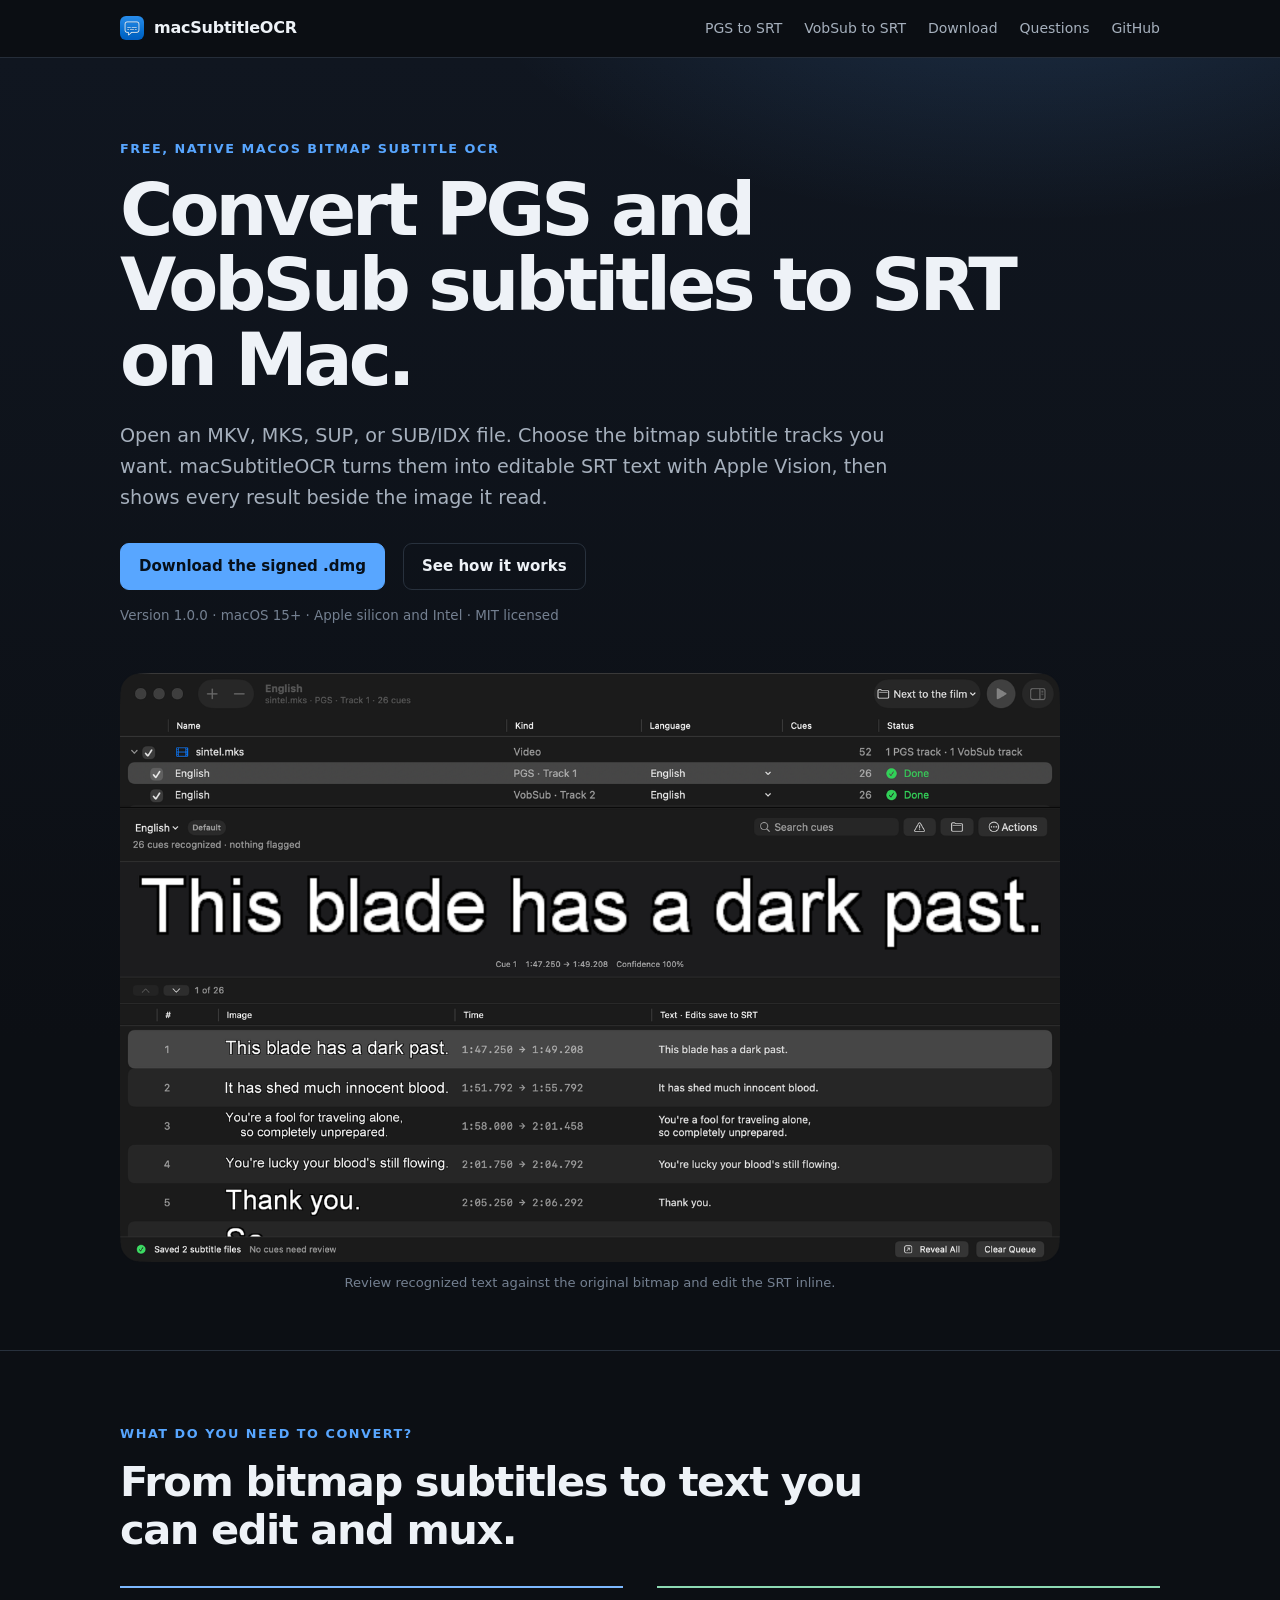
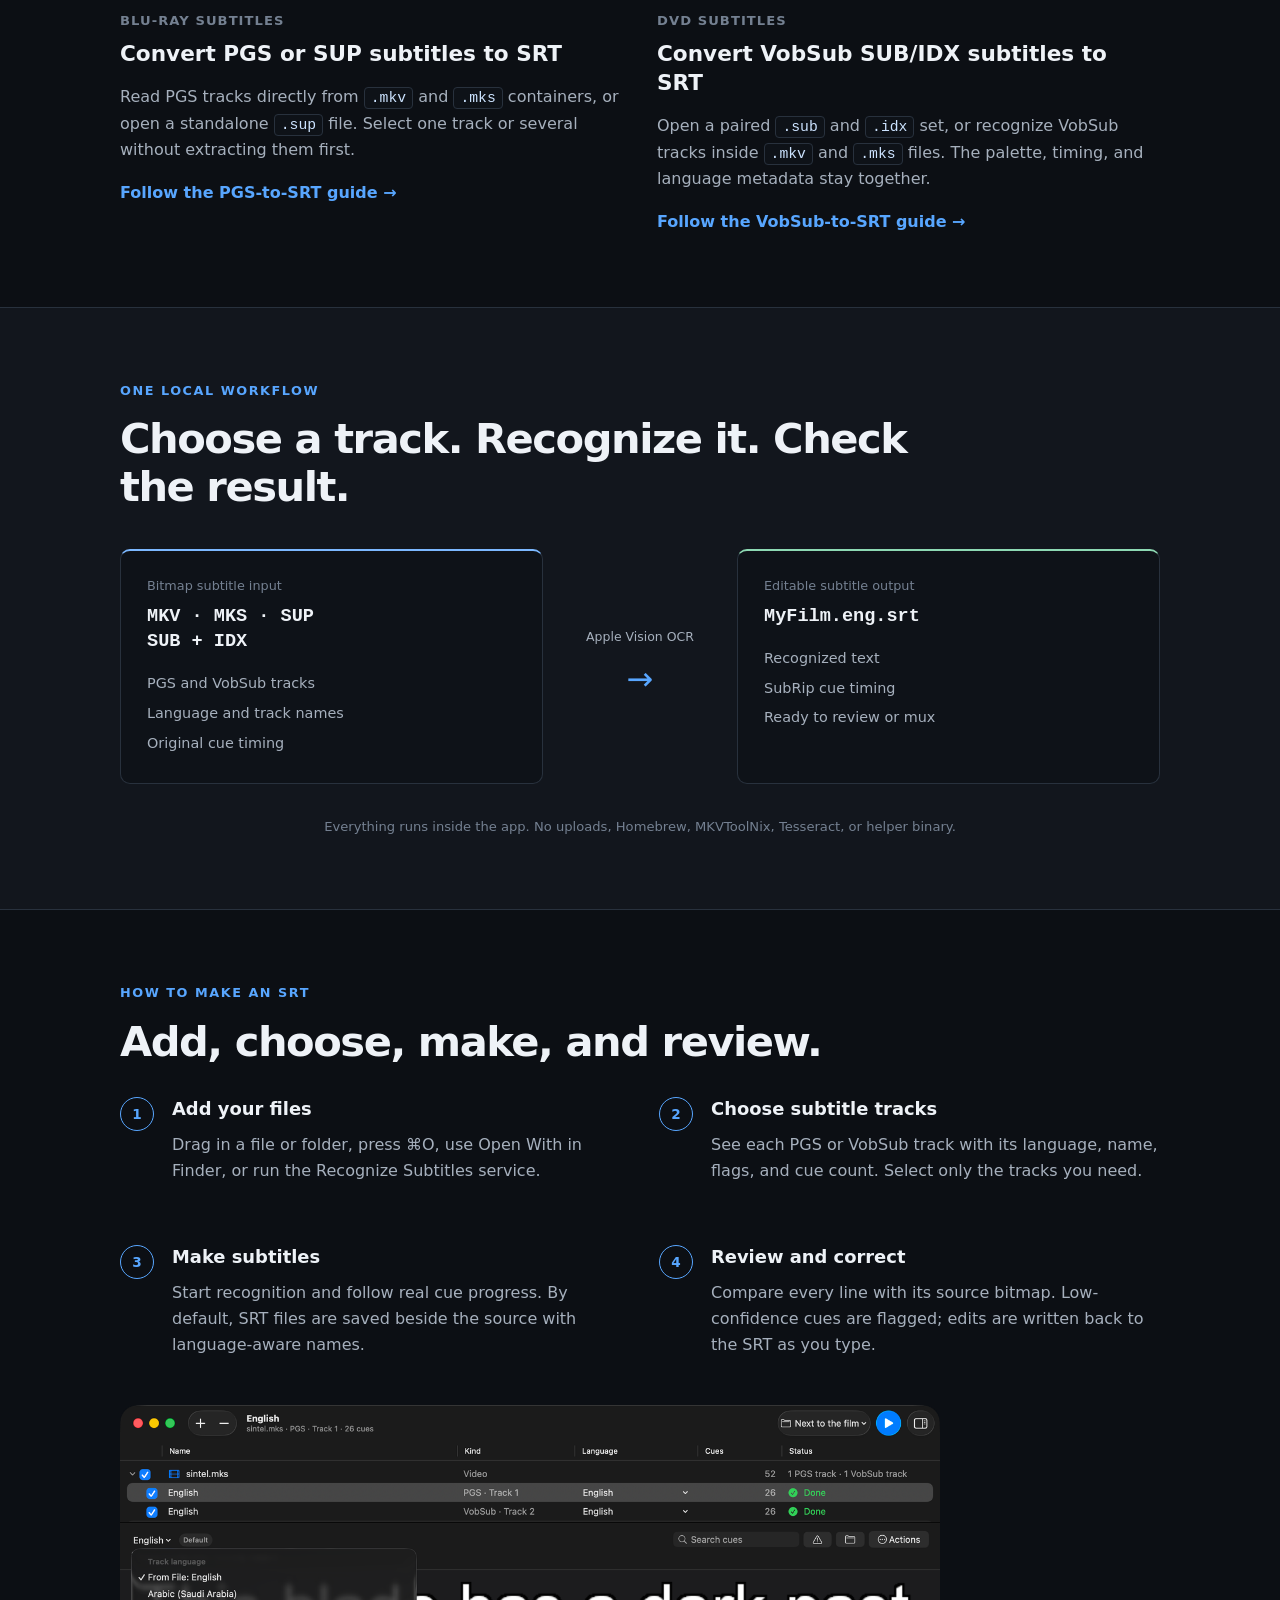
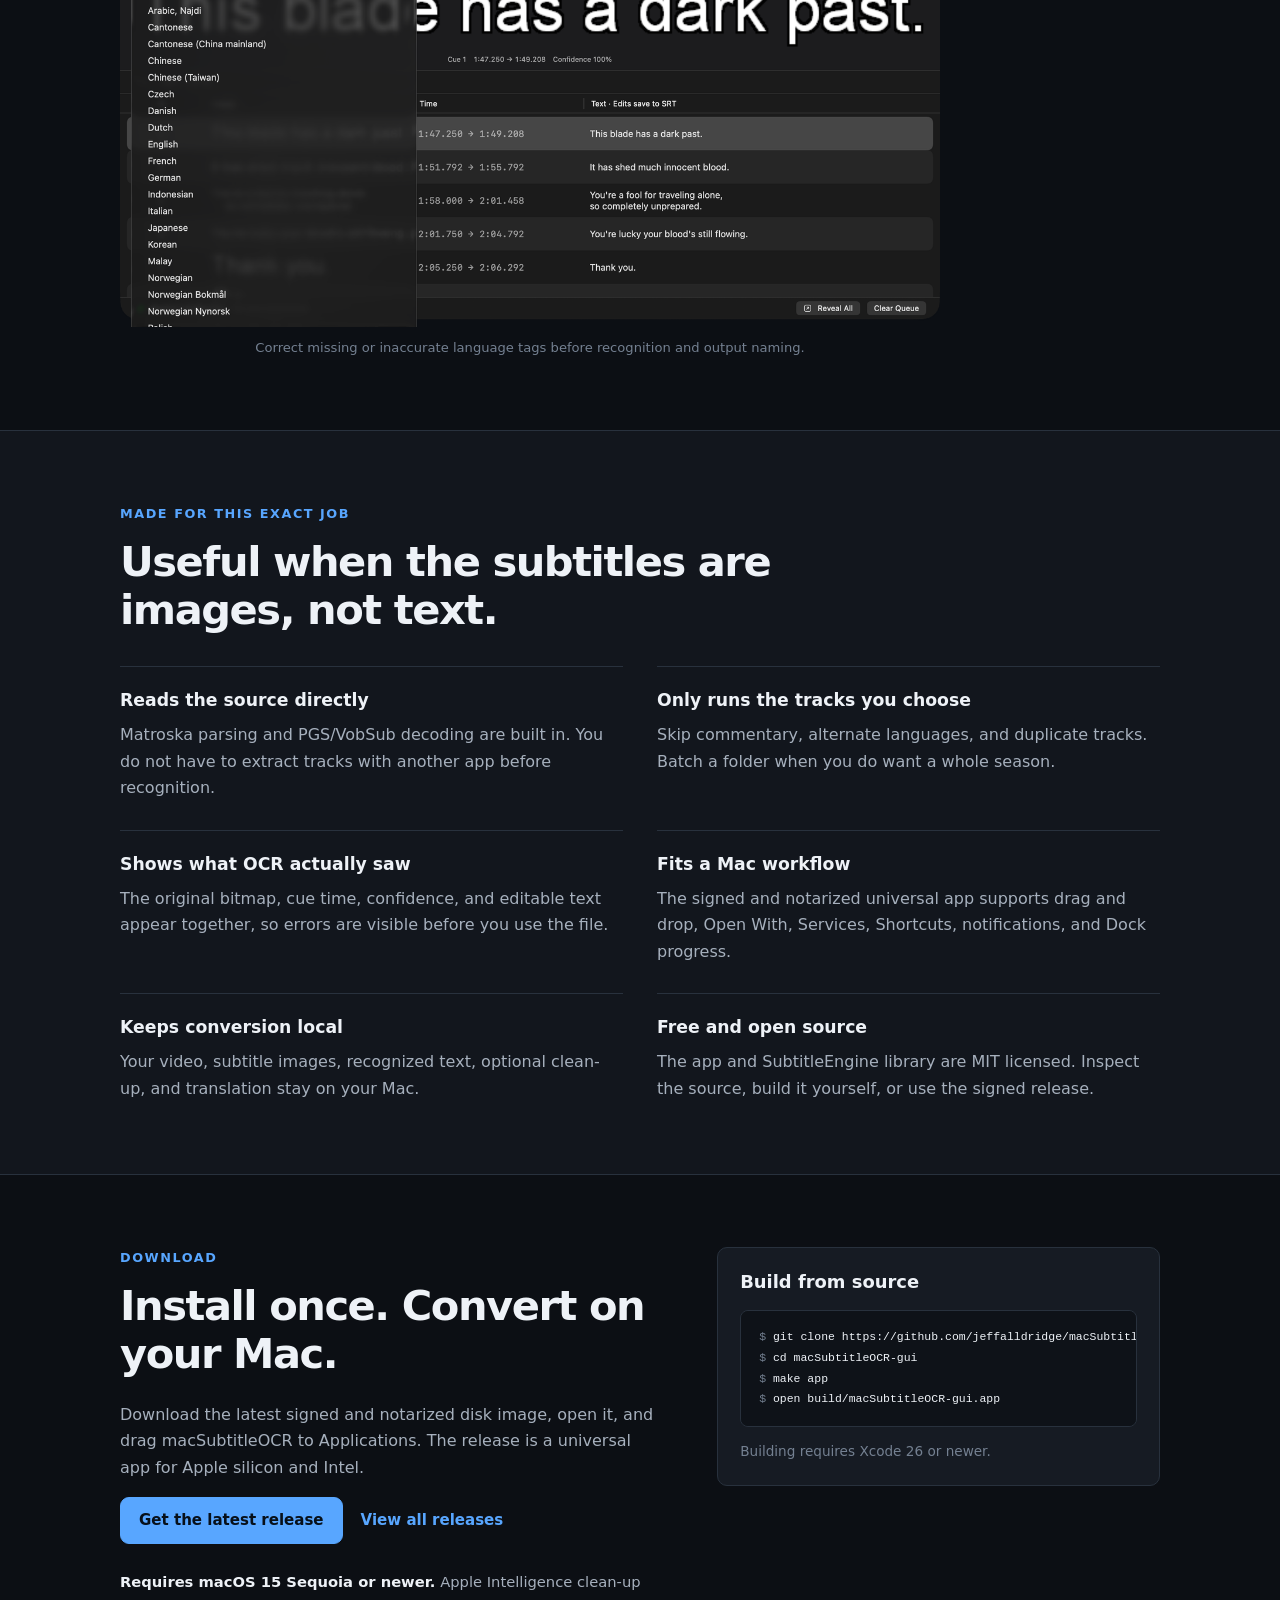
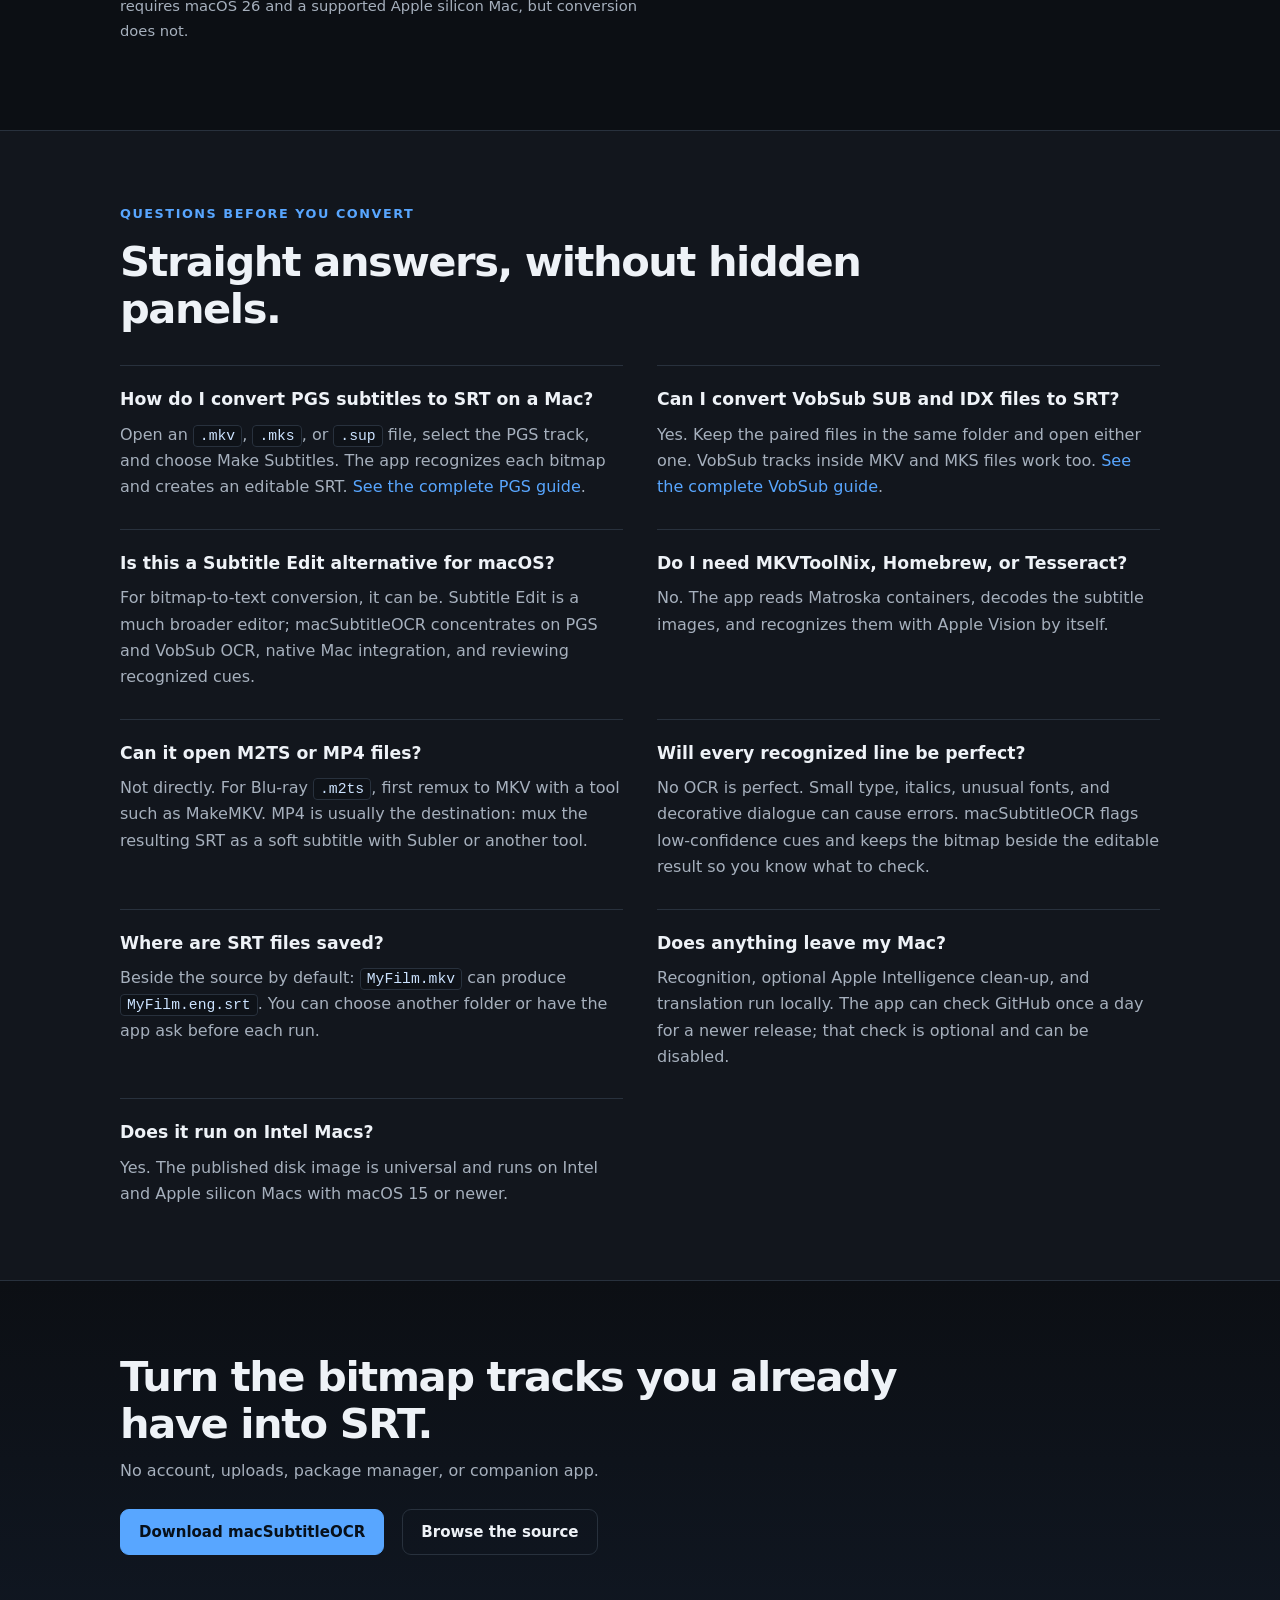
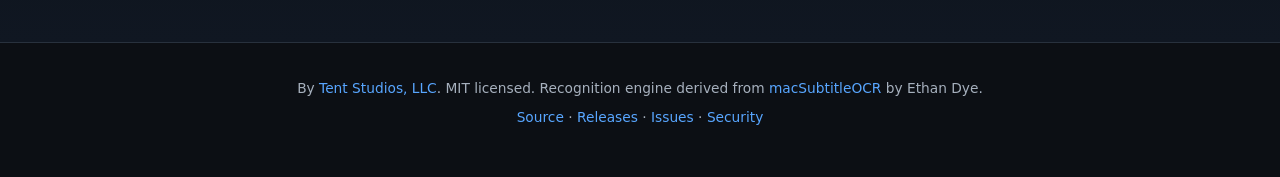
==== commit 7f91c9fa: "Improve website content and SEO" ====
--- a/docs/site/index.html
+++ b/docs/site/index.html
@@ -2,352 +2,261 @@
 <html lang="en">
 <head>
 <meta charset="utf-8">
-<title>macSubtitleOCR — Convert Blu-ray PGS &amp; VobSub subtitles to SRT on macOS</title>
 <meta name="viewport" content="width=device-width, initial-scale=1">
-<meta name="description" content="A free, MIT-licensed macOS app that converts PGS and VobSub bitmap subtitles (from MKV, SUP, SUB/IDX) into clean SRT text using Apple's Vision OCR — then lets you review every cue against its original bitmap. No Homebrew, no MKVToolNix. Signed, notarized, universal. macOS 15+.">
+<title>Convert PGS and VobSub Subtitles to SRT on Mac — macSubtitleOCR</title>
+<meta name="description" content="Convert PGS, SUP, VobSub, SUB/IDX, MKV, and MKS bitmap subtitles to SRT on macOS. Free native app with Apple Vision OCR and cue-by-cue review.">
+<meta name="robots" content="index, follow, max-image-preview:large">
 <meta name="theme-color" content="#0c0f14">
-<meta name="color-scheme" content="dark light">
+<meta name="color-scheme" content="dark">
 <meta name="author" content="Jeff Alldridge / Tent Studios, LLC">
-<meta name="keywords" content="pgs to srt, vobsub to srt, sup to srt mac, convert blu-ray subtitles to srt, bitmap subtitle ocr mac, extract subtitles from mkv mac, subtitle ocr macos, subtitle edit alternative mac, macSubtitleOCR, apple vision subtitle ocr, mkv subtitle to srt, idx sub to srt, subtitle ocr without mkvtoolnix">
-
-<!-- Open Graph / Twitter card -->
-<meta property="og:title" content="macSubtitleOCR — Convert Blu-ray PGS &amp; VobSub subtitles to SRT on macOS">
-<meta property="og:description" content="Drop a Blu-ray rip, get clean .srt files. PGS / VobSub bitmap subtitle OCR powered by Apple's Vision framework, with a review pass against the original images. Free, MIT-licensed, signed and notarized.">
+<meta property="og:title" content="Convert PGS and VobSub Subtitles to SRT on Mac">
+<meta property="og:description" content="A free native macOS app for turning bitmap subtitles into editable SRT files — with Apple Vision OCR and cue-by-cue review.">
 <meta property="og:type" content="website">
 <meta property="og:url" content="https://jeffalldridge.github.io/macSubtitleOCR-gui/">
 <meta property="og:image" content="https://jeffalldridge.github.io/macSubtitleOCR-gui/og-image.png">
+<meta property="og:image:type" content="image/png">
 <meta property="og:image:width" content="1280">
 <meta property="og:image:height" content="640">
-<meta property="og:image:alt" content="macSubtitleOCR — Drop a Blu-ray rip, get clean .srt files.">
+<meta property="og:image:alt" content="macSubtitleOCR converts PGS and VobSub bitmap subtitles to SRT on macOS">
 <meta property="og:site_name" content="macSubtitleOCR">
 <meta property="og:locale" content="en_US">
 <meta name="twitter:card" content="summary_large_image">
-<meta name="twitter:title" content="macSubtitleOCR — Blu-ray PGS/VobSub subtitles to SRT on macOS">
-<meta name="twitter:description" content="Drop a Blu-ray rip, get clean .srt files. Bitmap subtitle OCR powered by Apple's Vision framework, with a review pass. Free and MIT-licensed.">
+<meta name="twitter:title" content="Convert PGS and VobSub Subtitles to SRT on Mac">
+<meta name="twitter:description" content="Free native macOS bitmap subtitle OCR with cue-by-cue review.">
 <meta name="twitter:image" content="https://jeffalldridge.github.io/macSubtitleOCR-gui/og-image.png">
-
+<meta name="twitter:image:alt" content="macSubtitleOCR converts PGS and VobSub bitmap subtitles to SRT on macOS">
 <link rel="canonical" href="https://jeffalldridge.github.io/macSubtitleOCR-gui/">
 <link rel="icon" type="image/png" href="favicon-32.png" sizes="32x32">
 <link rel="icon" type="image/png" href="favicon-192.png" sizes="192x192">
 <link rel="apple-touch-icon" href="apple-touch-icon.png">
 <link rel="manifest" href="manifest.webmanifest">
-
 <link rel="stylesheet" href="style.css">
-
-<!-- ====================================================================
-     Structured data — JSON-LD
-     SoftwareApplication describes the app; WebSite gives site identity;
-     FAQPage exposes the Q&A for rich results.
-     ==================================================================== -->
 <script type="application/ld+json">
 {
-    "@context": "https://schema.org",
-    "@graph": [
-        {
-            "@type": "WebSite",
-            "@id": "https://jeffalldridge.github.io/macSubtitleOCR-gui/#website",
-            "url": "https://jeffalldridge.github.io/macSubtitleOCR-gui/",
-            "name": "macSubtitleOCR",
-            "description": "A free macOS app that converts PGS and VobSub bitmap subtitles to SRT text using Apple's Vision OCR.",
-            "inLanguage": "en",
-            "publisher": {
-                "@type": "Organization",
-                "name": "Tent Studios, LLC",
-                "url": "https://tentstudios.com"
-            }
+  "@context": "https://schema.org",
+  "@graph": [
+    {
+      "@type": "WebSite",
+      "@id": "https://jeffalldridge.github.io/macSubtitleOCR-gui/#website",
+      "url": "https://jeffalldridge.github.io/macSubtitleOCR-gui/",
+      "name": "macSubtitleOCR",
+      "description": "A free native macOS app that converts PGS and VobSub bitmap subtitles to SRT text.",
+      "inLanguage": "en"
+    },
+    {
+      "@type": "SoftwareApplication",
+      "@id": "https://jeffalldridge.github.io/macSubtitleOCR-gui/#software",
+      "name": "macSubtitleOCR",
+      "applicationCategory": "MultimediaApplication",
+      "applicationSubCategory": "Subtitle OCR",
+      "operatingSystem": "macOS 15.0 or later",
+      "softwareVersion": "1.0.0",
+      "downloadUrl": "https://github.com/jeffalldridge/macSubtitleOCR-gui/releases/latest",
+      "url": "https://jeffalldridge.github.io/macSubtitleOCR-gui/",
+      "license": "https://opensource.org/licenses/MIT",
+      "isAccessibleForFree": true,
+      "image": "https://jeffalldridge.github.io/macSubtitleOCR-gui/og-image.png",
+      "screenshot": "https://jeffalldridge.github.io/macSubtitleOCR-gui/main-window.png",
+      "description": "Convert PGS and VobSub bitmap subtitles from MKV, MKS, SUP, and SUB/IDX files into editable SRT text using Apple Vision OCR, then review each cue against its original image.",
+      "offers": { "@type": "Offer", "price": "0", "priceCurrency": "USD" },
+      "featureList": [
+        "PGS and VobSub bitmap subtitle OCR",
+        "MKV, MKS, SUP, and SUB/IDX input",
+        "Apple Vision text recognition",
+        "Cue-by-cue review and editing",
+        "Batch conversion",
+        "No Homebrew or MKVToolNix required",
+        "Universal Apple silicon and Intel build"
+      ],
+      "author": { "@type": "Person", "name": "Jeff Alldridge", "url": "https://tentstudios.com" },
+      "codeRepository": "https://github.com/jeffalldridge/macSubtitleOCR-gui"
+    },
+    {
+      "@type": "FAQPage",
+      "@id": "https://jeffalldridge.github.io/macSubtitleOCR-gui/#questions",
+      "mainEntity": [
+        {
+          "@type": "Question",
+          "name": "How do I convert PGS subtitles to SRT on a Mac?",
+          "acceptedAnswer": { "@type": "Answer", "text": "Open an MKV, MKS, or SUP file in macSubtitleOCR, select the PGS track, and choose Make Subtitles. The app recognizes each bitmap with Apple Vision and writes an editable SRT file." }
         },
         {
-            "@type": "SoftwareApplication",
-            "@id": "https://jeffalldridge.github.io/macSubtitleOCR-gui/#software",
-            "name": "macSubtitleOCR",
-            "applicationCategory": "MultimediaApplication",
-            "applicationSubCategory": "Subtitle OCR",
-            "operatingSystem": "macOS 15.0 or later, universal (Apple silicon and Intel)",
-            "softwareVersion": "1.0.0",
-            "downloadUrl": "https://github.com/jeffalldridge/macSubtitleOCR-gui/releases/latest",
-            "url": "https://jeffalldridge.github.io/macSubtitleOCR-gui/",
-            "license": "https://opensource.org/licenses/MIT",
-            "isAccessibleForFree": true,
-            "inLanguage": "en",
-            "image": "https://jeffalldridge.github.io/macSubtitleOCR-gui/og-image.png",
-            "description": "Convert PGS and VobSub bitmap subtitles from MKV, SUP, and SUB/IDX files into clean SRT text using Apple's Vision OCR. Pick exactly the tracks you want, run OCR with a progress UI, and get .srt files next to your source.",
-            "offers": {
-                "@type": "Offer",
-                "price": "0",
-                "priceCurrency": "USD",
-                "availability": "https://schema.org/InStock"
-            },
-            "featureList": [
-                "PGS (Blu-ray) and VobSub (DVD) bitmap subtitle OCR",
-                "Reads MKV, MKS, SUP, and SUB/IDX files with no external tools",
-                "Apple Vision framework OCR — higher accuracy than Tesseract",
-                "Review every cue against the original bitmap and fix it inline",
-                "Batch conversion — drop a folder to queue a whole season",
-                "Multi-track selection with language, name, and forced flags",
-                "Clean SRT output written next to the source file",
-                "Signed with Developer ID, notarized by Apple, universal binary",
-                "MIT-licensed, open source"
-            ],
-            "author": {
-                "@type": "Person",
-                "name": "Jeff Alldridge",
-                "url": "https://tentstudios.com"
-            },
-            "publisher": {
-                "@type": "Organization",
-                "name": "Tent Studios, LLC",
-                "url": "https://tentstudios.com"
-            },
-            "codeRepository": "https://github.com/jeffalldridge/macSubtitleOCR-gui"
+          "@type": "Question",
+          "name": "Can I convert VobSub SUB and IDX files to SRT?",
+          "acceptedAnswer": { "@type": "Answer", "text": "Yes. Keep the SUB and IDX files together, open either one, select the track, and run recognition. VobSub tracks inside MKV and MKS files are supported too." }
         },
         {
-            "@type": "FAQPage",
-            "@id": "https://jeffalldridge.github.io/macSubtitleOCR-gui/#faq",
-            "mainEntity": [
-                {
-                    "@type": "Question",
-                    "name": "How do I convert PGS subtitles to SRT on a Mac?",
-                    "acceptedAnswer": {
-                        "@type": "Answer",
-                        "text": "Drop an MKV or SUP file onto macSubtitleOCR, tick the PGS subtitle track you want, and press Make Subtitles. The app uses Apple's Vision framework to recognize the bitmap subtitles, shows you every cue next to the image it read, and writes a clean SRT file next to your source. Nothing else needs to be installed."
-                    }
-                },
-                {
-                    "@type": "Question",
-                    "name": "Does it work with VobSub (SUB/IDX) subtitles?",
-                    "acceptedAnswer": {
-                        "@type": "Answer",
-                        "text": "Yes. macSubtitleOCR reads VobSub tracks from MKV files as well as standalone .sub/.idx pairs, and recognizes them to SRT the same way it handles PGS."
-                    }
-                },
-                {
-                    "@type": "Question",
-                    "name": "Is it a free alternative to Subtitle Edit on macOS?",
-                    "acceptedAnswer": {
-                        "@type": "Answer",
-                        "text": "It is free and MIT-licensed. Subtitle Edit is a far broader editor; macSubtitleOCR is purpose-built for one job — turning PGS and VobSub bitmap subtitles into clean SRT on macOS with native Apple Vision OCR and a review pass."
-                    }
-                },
-                {
-                    "@type": "Question",
-                    "name": "Why use Apple Vision instead of Tesseract for subtitle OCR?",
-                    "acceptedAnswer": {
-                        "@type": "Answer",
-                        "text": "Apple's Vision framework consistently produces more accurate OCR for bitmap subtitles than Tesseract, especially on small letter-shape edge cases like l vs I, accented characters, and italic dialogue."
-                    }
-                }
-            ]
+          "@type": "Question",
+          "name": "Do I need MKVToolNix, Homebrew, or Tesseract?",
+          "acceptedAnswer": { "@type": "Answer", "text": "No. Matroska parsing, subtitle decoding, and Apple Vision recognition are built into macSubtitleOCR." }
+        },
+        {
+          "@type": "Question",
+          "name": "Does subtitle recognition happen on my Mac?",
+          "acceptedAnswer": { "@type": "Answer", "text": "Yes. Recognition, optional clean-up, and translation run locally. The only network request is an optional daily check for a newer GitHub release." }
         }
-    ]
+      ]
+    }
+  ]
 }
 </script>
 </head>
 <body>
-
 <a class="skip-link" href="#main">Skip to main content</a>
-
 <nav class="topnav" aria-label="Primary">
-    <div class="container">
-        <a class="topnav-brand" href="./">
-            <img src="favicon-192.png" alt="" width="24" height="24">
-            <span class="brand-text">macSubtitleOCR</span>
-        </a>
-        <ul class="topnav-links">
-            <li><a href="#why">Why</a></li>
-            <li><a href="#how">How it works</a></li>
-            <li><a href="#faq">FAQ</a></li>
-            <li><a href="#download">Download</a></li>
-            <li><a href="https://github.com/jeffalldridge/macSubtitleOCR-gui">GitHub</a></li>
-        </ul>
-    </div>
+  <div class="container">
+    <a class="topnav-brand" href="./"><img src="favicon-192.png" alt="" width="24" height="24"><span>macSubtitleOCR</span></a>
+    <ul class="topnav-links">
+      <li><a href="pgs-to-srt-mac/">PGS to SRT</a></li>
+      <li><a href="vobsub-to-srt-mac/">VobSub to SRT</a></li>
+      <li><a href="#download">Download</a></li>
+      <li><a href="#questions">Questions</a></li>
+      <li><a href="https://github.com/jeffalldridge/macSubtitleOCR-gui">GitHub</a></li>
+    </ul>
+  </div>
 </nav>
-
 <main id="main">
-
-<!-- ============================================================
-     HERO
-     ============================================================ -->
-<header class="hero">
-    <div class="container">
-        <img class="hero-icon" src="favicon-512.png" alt="macSubtitleOCR app icon" width="88" height="88">
-        <h1 class="logotype">macSubtitleOCR</h1>
-        <p class="tagline">Drop a Blu-ray rip, get clean <code>.srt</code> files.</p>
-        <p class="subtagline">A native macOS app that turns <strong>PGS</strong> and <strong>VobSub</strong> bitmap subtitles — from MKV, SUP, and SUB/IDX files — into accurate SubRip text using Apple's Vision OCR. Pick the tracks you want, then check every cue against the image it came from. Nothing else to install.</p>
+  <header class="hero">
+    <div class="container">
+      <p class="eyebrow">Free, native macOS bitmap subtitle OCR</p>
+      <h1>Convert PGS and VobSub subtitles to SRT on Mac.</h1>
+      <p class="subtagline">Open an MKV, MKS, SUP, or SUB/IDX file. Choose the bitmap subtitle tracks you want. macSubtitleOCR turns them into editable SRT text with Apple Vision, then shows every result beside the image it read.</p>
+      <div class="cta">
+        <a class="button primary" href="https://github.com/jeffalldridge/macSubtitleOCR-gui/releases/latest">Download the signed .dmg</a>
+        <a class="button" href="#how">See how it works</a>
+      </div>
+      <p class="version">Version 1.0.0 · macOS 15+ · Apple silicon and Intel · MIT licensed</p>
+      <figure class="hero-shot">
+        <img src="main-window.png" width="1400" height="877" alt="macSubtitleOCR showing PGS and VobSub tracks above a cue-by-cue subtitle review">
+        <figcaption>Review recognized text against the original bitmap and edit the SRT inline.</figcaption>
+      </figure>
+    </div>
+  </header>
+  <section class="section" id="formats">
+    <div class="container">
+      <p class="eyebrow">What do you need to convert?</p>
+      <h2>From bitmap subtitles to text you can edit and mux.</h2>
+      <div class="intent-grid">
+        <article>
+          <p class="intent-format">Blu-ray subtitles</p>
+          <h3>Convert PGS or SUP subtitles to SRT</h3>
+          <p>Read PGS tracks directly from <code>.mkv</code> and <code>.mks</code> containers, or open a standalone <code>.sup</code> file. Select one track or several without extracting them first.</p>
+          <a href="pgs-to-srt-mac/">Follow the PGS-to-SRT guide →</a>
+        </article>
+        <article>
+          <p class="intent-format">DVD subtitles</p>
+          <h3>Convert VobSub SUB/IDX subtitles to SRT</h3>
+          <p>Open a paired <code>.sub</code> and <code>.idx</code> set, or recognize VobSub tracks inside <code>.mkv</code> and <code>.mks</code> files. The palette, timing, and language metadata stay together.</p>
+          <a href="vobsub-to-srt-mac/">Follow the VobSub-to-SRT guide →</a>
+        </article>
+      </div>
+    </div>
+  </section>
+  <section class="section alt" id="workflow">
+    <div class="container">
+      <p class="eyebrow">One local workflow</p>
+      <h2>Choose a track. Recognize it. Check the result.</h2>
+      <figure class="workflow-diagram" aria-labelledby="workflow-caption">
+        <div class="workflow-file source-file">
+          <p class="file-label">Bitmap subtitle input</p>
+          <h3>MKV · MKS · SUP<br>SUB + IDX</h3>
+          <ul><li>PGS and VobSub tracks</li><li>Language and track names</li><li>Original cue timing</li></ul>
+        </div>
+        <div class="workflow-arrow" aria-hidden="true"><span>Apple Vision OCR</span><b>→</b></div>
+        <div class="workflow-file output-file">
+          <p class="file-label">Editable subtitle output</p>
+          <h3>MyFilm.eng.srt</h3>
+          <ul><li>Recognized text</li><li>SubRip cue timing</li><li>Ready to review or mux</li></ul>
+        </div>
+        <figcaption id="workflow-caption">Everything runs inside the app. No uploads, Homebrew, MKVToolNix, Tesseract, or helper binary.</figcaption>
+      </figure>
+    </div>
+  </section>
+  <section class="section" id="how">
+    <div class="container">
+      <p class="eyebrow">How to make an SRT</p>
+      <h2>Add, choose, make, and review.</h2>
+      <div class="steps-grid">
+        <article><span>1</span><h3>Add your files</h3><p>Drag in a file or folder, press ⌘O, use Open With in Finder, or run the Recognize Subtitles service.</p></article>
+        <article><span>2</span><h3>Choose subtitle tracks</h3><p>See each PGS or VobSub track with its language, name, flags, and cue count. Select only the tracks you need.</p></article>
+        <article><span>3</span><h3>Make subtitles</h3><p>Start recognition and follow real cue progress. By default, SRT files are saved beside the source with language-aware names.</p></article>
+        <article><span>4</span><h3>Review and correct</h3><p>Compare every line with its source bitmap. Low-confidence cues are flagged; edits are written back to the SRT as you type.</p></article>
+      </div>
+      <figure class="secondary-shot">
+        <img src="track-language.png" width="1400" height="890" loading="lazy" alt="Selecting the correct subtitle language in macSubtitleOCR before recognition">
+        <figcaption>Correct missing or inaccurate language tags before recognition and output naming.</figcaption>
+      </figure>
+    </div>
+  </section>
+  <section class="section alt" id="why">
+    <div class="container">
+      <p class="eyebrow">Made for this exact job</p>
+      <h2>Useful when the subtitles are images, not text.</h2>
+      <div class="benefit-grid">
+        <article><h3>Reads the source directly</h3><p>Matroska parsing and PGS/VobSub decoding are built in. You do not have to extract tracks with another app before recognition.</p></article>
+        <article><h3>Only runs the tracks you choose</h3><p>Skip commentary, alternate languages, and duplicate tracks. Batch a folder when you do want a whole season.</p></article>
+        <article><h3>Shows what OCR actually saw</h3><p>The original bitmap, cue time, confidence, and editable text appear together, so errors are visible before you use the file.</p></article>
+        <article><h3>Fits a Mac workflow</h3><p>The signed and notarized universal app supports drag and drop, Open With, Services, Shortcuts, notifications, and Dock progress.</p></article>
+        <article><h3>Keeps conversion local</h3><p>Your video, subtitle images, recognized text, optional clean-up, and translation stay on your Mac.</p></article>
+        <article><h3>Free and open source</h3><p>The app and SubtitleEngine library are MIT licensed. Inspect the source, build it yourself, or use the signed release.</p></article>
+      </div>
+    </div>
+  </section>
+  <section class="section" id="download">
+    <div class="container download-layout">
+      <div>
+        <p class="eyebrow">Download</p>
+        <h2>Install once. Convert on your Mac.</h2>
+        <p>Download the latest signed and notarized disk image, open it, and drag macSubtitleOCR to Applications. The release is a universal app for Apple silicon and Intel.</p>
         <div class="cta">
-            <a class="button primary" href="https://github.com/jeffalldridge/macSubtitleOCR-gui/releases/latest">⬇ Download the .dmg</a>
-            <a class="button" href="https://github.com/jeffalldridge/macSubtitleOCR-gui">View on GitHub →</a>
+          <a class="button primary" href="https://github.com/jeffalldridge/macSubtitleOCR-gui/releases/latest">Get the latest release</a>
+          <a class="text-link" href="https://github.com/jeffalldridge/macSubtitleOCR-gui/releases">View all releases</a>
         </div>
-        <p class="version">v1.0.0 · signed &amp; notarized · universal · MIT licensed · macOS 15+</p>
-        <div class="hero-shot">
-            <img src="main-window.png" width="1400" height="877" alt="macSubtitleOCR reviewing recognized cues next to their original bitmaps">
-        </div>
-    </div>
-</header>
-
-<!-- ============================================================
-     WHY
-     ============================================================ -->
-<section class="section alt" id="why">
-    <div class="container">
-        <h2>Why this exists</h2>
-        <p class="lede">Bitmap subtitles are pictures of words. Turning them into text on a Mac has meant either a command-line tool that runs OCR over <em>every</em> track in a file, or a cross-platform editor that doesn't feel like a Mac app — and in both cases, no easy way to see whether the result is right.</p>
-        <p>macSubtitleOCR does the whole job in one place: <strong>see every track, pick the ones you want, recognize only those, and check the result against the original images before you mux.</strong> It reads Matroska itself, so there is nothing to install alongside it.</p>
-        <table class="compare">
-            <thead>
-                <tr><th></th><th>macSubtitleOCR CLI</th><th>Subtitle Edit</th><th>macSubtitleOCR</th></tr>
-            </thead>
-            <tbody>
-                <tr><th>Native macOS app</th><td>—</td><td>via mono</td><td>✓</td></tr>
-                <tr><th>Apple Vision OCR</th><td>✓</td><td>—</td><td>✓</td></tr>
-                <tr><th>Pick specific tracks</th><td>—</td><td>✓</td><td>✓</td></tr>
-                <tr><th>Review cues against the bitmap</th><td>—</td><td>✓</td><td>✓</td></tr>
-                <tr><th>Batch a whole folder</th><td>—</td><td>✓</td><td>✓</td></tr>
-                <tr><th>No other tools to install</th><td>—</td><td>—</td><td>✓</td></tr>
-                <tr><th>Signed &amp; notarized</th><td>n/a</td><td>—</td><td>✓</td></tr>
-                <tr><th>Free</th><td>✓</td><td>✓</td><td>✓</td></tr>
-            </tbody>
-        </table>
-    </div>
-</section>
-
-<!-- ============================================================
-     WHAT — features
-     ============================================================ -->
-<section class="section" id="features">
-    <div class="container">
-        <h2>What it does</h2>
-        <div class="features">
-            <div class="feature">
-                <h3>PGS &amp; VobSub OCR</h3>
-                <p>Reads Blu-ray PGS and DVD VobSub bitmap subtitles from <code>.mkv</code>, <code>.mks</code>, <code>.sup</code>, and <code>.sub</code>/<code>.idx</code> files.</p>
-            </div>
-            <div class="feature">
-                <h3>Pick exactly what you want</h3>
-                <p>Every track is listed with its language, name, and flags — English (SDH), Italian (Commentary), forced signs-and-songs. Tick as many as you like; matching languages are ticked for you.</p>
-            </div>
-            <div class="feature">
-                <h3>Apple Vision accuracy</h3>
-                <p>OCR runs through Apple's Vision framework — meaningfully better than Tesseract on small fonts, accents, and italic dialogue.</p>
-            </div>
-            <div class="feature">
-                <h3>Clean SRT, sensibly named</h3>
-                <p>Each track lands as <code>MyFilm.eng.srt</code> (or <code>MyFilm.eng.english-sdh.srt</code>) right next to the film — ready to mux. Send them somewhere else from the toolbar if you would rather.</p>
-            </div>
-            <div class="feature">
-                <h3>See what it read</h3>
-                <p>Every cue is shown beside the exact bitmap the recognizer saw. Cues it was unsure about are flagged. Fix any of them inline — the <code>.srt</code> updates as you type.</p>
-            </div>
-            <div class="feature">
-                <h3>Nothing else to install</h3>
-                <p>Matroska parsing, subtitle decoding, and recognition all happen inside the app. No Homebrew, no MKVToolNix, no helper binaries.</p>
-            </div>
-            <div class="feature">
-                <h3>Batch a season</h3>
-                <p>Drop a folder and every supported file joins the queue. Watch per-cue progress; cancel any time without losing what's finished.</p>
-            </div>
-            <div class="feature">
-                <h3>Signed, notarized, universal</h3>
-                <p>The published <code>.dmg</code> is Developer-ID signed, notarized by Apple, and runs natively on Apple silicon and Intel. Fully open source, MIT licensed.</p>
-            </div>
-        </div>
-    </div>
-</section>
-
-<!-- ============================================================
-     HOW — workflow
-     ============================================================ -->
-<section class="section alt" id="how">
-    <div class="container">
-        <h2>How it works</h2>
-        <p class="lede">Add, pick, make, review. No configuration required.</p>
-        <ol class="steps">
-            <li><strong>Add files.</strong> Drag them onto the window, press ⌘O, use the Finder's Open With menu, or select files and choose Services ▸ Recognize Subtitles. Drop a folder to queue a whole season.</li>
-            <li><strong>Pick tracks.</strong> The queue across the top of the window expands each file into its PGS and VobSub tracks, with language, cue count, and what each one is doing. Tracks in your language are ticked automatically — click a track's language to correct it.</li>
-            <li><strong>Choose where they go.</strong> The toolbar says where the subtitle files will land. Next to the film is the default; pick a folder instead, or have the app ask each time.</li>
-            <li><strong>Make subtitles.</strong> Press the play button, or ⌘R. Progress counts real cues — "312 of 1,204" — and the same button becomes Stop, which never loses finished work.</li>
-            <li><strong>Review.</strong> Every cue appears beside its original bitmap, with low-confidence ones flagged. Correct anything that's wrong; the file is rewritten as you go.</li>
-        </ol>
-        <div class="shot">
-            <img src="track-language.png" width="1400" height="890" alt="Correcting a track's language from the queue, with the full list of Vision's supported languages">
-        </div>
-    </div>
-</section>
-
-<!-- ============================================================
-     DOWNLOAD / INSTALL
-     ============================================================ -->
-<section class="section" id="download">
-    <div class="container">
-        <h2>Download &amp; install</h2>
-        <p class="lede">Two ways in. The signed <code>.dmg</code> is the easy path.</p>
-        <p><strong>Option 1 — download the signed <code>.dmg</code>.</strong> Grab the latest release, mount it, drag the app to <code>/Applications</code>. It's signed with a Developer ID and notarized by Apple, so it opens with no Gatekeeper warning.</p>
-        <div class="cta">
-            <a class="button primary" href="https://github.com/jeffalldridge/macSubtitleOCR-gui/releases/latest">⬇ Get the latest release</a>
-        </div>
-        <p style="margin-top:28px"><strong>Option 2 — build from source:</strong></p>
+        <p class="requirement"><strong>Requires macOS 15 Sequoia or newer.</strong> Apple Intelligence clean-up requires macOS 26 and a supported Apple silicon Mac, but conversion does not.</p>
+      </div>
+      <aside class="source-install" aria-labelledby="source-heading">
+        <h3 id="source-heading">Build from source</h3>
         <pre class="code"><code><span class="dim">$</span> git clone https://github.com/jeffalldridge/macSubtitleOCR-gui
 <span class="dim">$</span> cd macSubtitleOCR-gui
 <span class="dim">$</span> make app
 <span class="dim">$</span> open build/macSubtitleOCR-gui.app</code></pre>
-        <p><strong>Requirements:</strong> macOS 15 (Sequoia) or newer. Nothing else — the app has no runtime dependencies. Building from source needs Xcode 26.</p>
-    </div>
-</section>
-
-<!-- ============================================================
-     FAQ — SEO long-tail
-     ============================================================ -->
-<section class="section alt" id="faq">
-    <div class="container">
-        <h2>FAQ</h2>
-        <div class="faq">
-            <details>
-                <summary>How do I convert PGS subtitles to SRT on a Mac?</summary>
-                <div class="answer"><p>Drop an MKV or SUP file onto macSubtitleOCR, tick the PGS track you want, and press Make Subtitles. Apple's Vision framework reads the bitmap subtitles and writes a clean SRT next to your source file — ready to mux into an MP4 with <a href="https://subler.org">Subler</a> or your tool of choice. You can check every cue against its original image first.</p></div>
-            </details>
-            <details>
-                <summary>Does it handle VobSub (.sub / .idx) subtitles?</summary>
-                <div class="answer"><p>Yes. It reads VobSub tracks from MKV files as well as standalone <code>.sub</code>/<code>.idx</code> pairs, and OCRs them to SRT the same way it handles Blu-ray PGS.</p></div>
-            </details>
-            <details>
-                <summary>Is this a free Subtitle Edit alternative for macOS?</summary>
-                <div class="answer"><p>It's free and MIT-licensed. <a href="https://github.com/SubtitleEdit/subtitleedit">Subtitle Edit</a> is a far broader editor — conversion, timing, the works. macSubtitleOCR is intentionally narrower: PGS / VobSub bitmap subtitles in, clean SRT out, with native Apple Vision OCR and a review pass. If you mostly need accurate bitmap-to-text on a Mac, this is purpose-built for that.</p></div>
-            </details>
-            <details>
-                <summary>Why Apple Vision instead of Tesseract?</summary>
-                <div class="answer"><p>Apple's Vision framework consistently produces better OCR for bitmap subtitles than Tesseract — especially on the small letter-shape edge cases (<code>l</code> vs <code>I</code>, accented characters, italic dialogue). The upstream <a href="https://github.com/ecdye/macSubtitleOCR">macSubtitleOCR</a> project has benchmarks; Vision wins.</p></div>
-            </details>
-            <details>
-                <summary>Does it work with .m2ts Blu-ray streams?</summary>
-                <div class="answer"><p>Not directly. Demux to <code>.mkv</code> first, or rip the disc with <a href="https://www.makemkv.com/">MakeMKV</a> — both produce MKVs with the original PGS streams intact, which the app reads natively.</p></div>
-            </details>
-            <details>
-                <summary>Can I run it on an Intel Mac?</summary>
-                <div class="answer"><p>Yes. The published <code>.dmg</code> is a universal binary and runs natively on both Apple silicon and Intel Macs, on macOS 15 or newer.</p></div>
-            </details>
-            <details>
-                <summary>Do I need MKVToolNix or Homebrew?</summary>
-                <div class="answer"><p>No. Versions up to 0.2 called <code>mkvmerge</code> and <code>mkvextract</code> at runtime. Version 1.0 reads Matroska itself, so the app is entirely self-contained — download it and it works.</p></div>
-            </details>
-            <details>
-                <summary>Is the recognized text always correct?</summary>
-                <div class="answer"><p>Not always, which is why the review screen exists. Every cue is shown beside the image it came from, and the ones Vision was least sure about are flagged so you know where to look. Italics, very small type, and decorative faces in musicals or animation are the usual trouble spots. On a Mac with Apple Intelligence you can also ask the on-device model to propose fixes for flagged cues — shown as before/after suggestions you accept or reject.</p></div>
-            </details>
-            <details>
-                <summary>Does anything leave my Mac?</summary>
-                <div class="answer"><p>Only the once-a-day check for a newer release, which asks GitHub for the latest version number and nothing else. You can turn it off in Settings. Recognition, clean-up, and translation all run locally on your Mac.</p></div>
-            </details>
-        </div>
-    </div>
-</section>
-
+        <p>Building requires Xcode 26 or newer.</p>
+      </aside>
+    </div>
+  </section>
+  <section class="section alt" id="questions">
+    <div class="container">
+      <p class="eyebrow">Questions before you convert</p>
+      <h2>Straight answers, without hidden panels.</h2>
+      <div class="faq-grid">
+        <article><h3>How do I convert PGS subtitles to SRT on a Mac?</h3><p>Open an <code>.mkv</code>, <code>.mks</code>, or <code>.sup</code> file, select the PGS track, and choose Make Subtitles. The app recognizes each bitmap and creates an editable SRT. <a href="pgs-to-srt-mac/">See the complete PGS guide</a>.</p></article>
+        <article><h3>Can I convert VobSub SUB and IDX files to SRT?</h3><p>Yes. Keep the paired files in the same folder and open either one. VobSub tracks inside MKV and MKS files work too. <a href="vobsub-to-srt-mac/">See the complete VobSub guide</a>.</p></article>
+        <article><h3>Is this a Subtitle Edit alternative for macOS?</h3><p>For bitmap-to-text conversion, it can be. Subtitle Edit is a much broader editor; macSubtitleOCR concentrates on PGS and VobSub OCR, native Mac integration, and reviewing recognized cues.</p></article>
+        <article><h3>Do I need MKVToolNix, Homebrew, or Tesseract?</h3><p>No. The app reads Matroska containers, decodes the subtitle images, and recognizes them with Apple Vision by itself.</p></article>
+        <article><h3>Can it open M2TS or MP4 files?</h3><p>Not directly. For Blu-ray <code>.m2ts</code>, first remux to MKV with a tool such as MakeMKV. MP4 is usually the destination: mux the resulting SRT as a soft subtitle with Subler or another tool.</p></article>
+        <article><h3>Will every recognized line be perfect?</h3><p>No OCR is perfect. Small type, italics, unusual fonts, and decorative dialogue can cause errors. macSubtitleOCR flags low-confidence cues and keeps the bitmap beside the editable result so you know what to check.</p></article>
+        <article><h3>Where are SRT files saved?</h3><p>Beside the source by default: <code>MyFilm.mkv</code> can produce <code>MyFilm.eng.srt</code>. You can choose another folder or have the app ask before each run.</p></article>
+        <article><h3>Does anything leave my Mac?</h3><p>Recognition, optional Apple Intelligence clean-up, and translation run locally. The app can check GitHub once a day for a newer release; that check is optional and can be disabled.</p></article>
+        <article><h3>Does it run on Intel Macs?</h3><p>Yes. The published disk image is universal and runs on Intel and Apple silicon Macs with macOS 15 or newer.</p></article>
+      </div>
+    </div>
+  </section>
+  <section class="section final-cta">
+    <div class="container">
+      <h2>Turn the bitmap tracks you already have into SRT.</h2>
+      <p>No account, uploads, package manager, or companion app.</p>
+      <div class="cta">
+        <a class="button primary" href="https://github.com/jeffalldridge/macSubtitleOCR-gui/releases/latest">Download macSubtitleOCR</a>
+        <a class="button" href="https://github.com/jeffalldridge/macSubtitleOCR-gui">Browse the source</a>
+      </div>
+    </div>
+  </section>
 </main>
-
 <footer class="footer">
-    <div class="container">
-        <p>By <a href="https://tentstudios.com">Tent Studios, LLC</a>. MIT licensed. Recognition engine derived from <a href="https://github.com/ecdye/macSubtitleOCR">macSubtitleOCR</a> by Ethan Dye.</p>
-        <p><a href="https://github.com/jeffalldridge/macSubtitleOCR-gui">Source on GitHub</a> · <a href="https://github.com/jeffalldridge/macSubtitleOCR-gui/releases">Releases</a> · <a href="https://github.com/jeffalldridge/macSubtitleOCR-gui/issues">Issues</a></p>
-    </div>
+  <div class="container">
+    <p>By <a href="https://tentstudios.com">Tent Studios, LLC</a>. MIT licensed. Recognition engine derived from <a href="https://github.com/ecdye/macSubtitleOCR">macSubtitleOCR</a> by Ethan Dye.</p>
+    <p><a href="https://github.com/jeffalldridge/macSubtitleOCR-gui">Source</a> · <a href="https://github.com/jeffalldridge/macSubtitleOCR-gui/releases">Releases</a> · <a href="https://github.com/jeffalldridge/macSubtitleOCR-gui/issues">Issues</a> · <a href="https://github.com/jeffalldridge/macSubtitleOCR-gui/blob/main/SECURITY.md">Security</a></p>
+  </div>
 </footer>
-
 </body>
 </html>
--- a/docs/site/style.css
+++ b/docs/site/style.css
@@ -1,358 +1,196 @@
-/* macSubtitleOCR-gui landing page — hand-tuned, no framework, no build step */
-
+/* macSubtitleOCR website — static, hand-tuned, and build-free */
 :root {
-    --bg: #0c0f14;
-    --bg-alt: #12161d;
-    --bg-card: #161b23;
-    --text: #e9edf3;
-    --muted: #9aa6b6;
-    --dim: #5c6675;
-    --accent: #3b91ff;
-    --accent-hover: #62a8ff;
-    --rule: #232a34;
-    --code-bg: #161b23;
-    --ok: #7fd18b;
-    --kw: #c4ddf9;
-    --container: 920px;
+  --bg: #0c0f14;
+  --bg-alt: #12161d;
+  --bg-card: #161b23;
+  --text: #eef2f7;
+  --muted: #a6b0bd;
+  --dim: #748091;
+  --accent: #58a6ff;
+  --accent-hover: #82bcff;
+  --rule: #28313d;
+  --code-bg: #0e1218;
+  --pgs: #7cb8ff;
+  --vobsub: #8dd9b3;
+  --container: 1040px;
 }
-
 * { box-sizing: border-box; }
-
 html {
-    background: var(--bg);
-    color: var(--text);
-    font-family: -apple-system, BlinkMacSystemFont, "Segoe UI", system-ui, sans-serif;
-    font-size: 16px;
-    line-height: 1.6;
-    -webkit-font-smoothing: antialiased;
+  background: var(--bg);
+  color: var(--text);
+  font-family: -apple-system, BlinkMacSystemFont, "Segoe UI", system-ui, sans-serif;
+  font-size: 16px;
+  line-height: 1.65;
+  scroll-behavior: smooth;
+  -webkit-font-smoothing: antialiased;
 }
-
-body { margin: 0; padding: 0; }
-
-.container {
-    max-width: var(--container);
-    margin: 0 auto;
-    padding: 0 24px;
+body { margin: 0; }
+.container { width: min(100% - 48px, var(--container)); margin-inline: auto; }
+a { color: var(--accent); text-decoration: none; text-underline-offset: 0.18em; }
+a:hover { color: var(--accent-hover); text-decoration: underline; }
+a:focus-visible, .button:focus-visible { outline: 3px solid var(--accent-hover); outline-offset: 3px; }
+code { font-family: ui-monospace, "SF Mono", Menlo, Consolas, monospace; font-size: 0.92em; }
+.skip-link {
+  position: fixed; z-index: 100; top: 0; left: 16px; padding: 9px 14px;
+  border-radius: 0 0 7px 7px; background: var(--accent); color: #07101a;
+  font-weight: 700; transform: translateY(-120%);
 }
-
-a {
-    color: var(--accent);
-    text-decoration: none;
-    border-bottom: 1px solid transparent;
-    transition: border-color 120ms ease, color 120ms ease;
+.skip-link:focus { transform: translateY(0); color: #07101a; }
+.topnav {
+  position: sticky; z-index: 50; top: 0; border-bottom: 1px solid rgba(40, 49, 61, 0.9);
+  background: rgba(12, 15, 20, 0.88); backdrop-filter: saturate(140%) blur(14px);
+  -webkit-backdrop-filter: saturate(140%) blur(14px);
 }
-
-a:hover {
-    color: var(--accent-hover);
-    border-bottom-color: currentColor;
+.topnav .container { display: flex; align-items: center; justify-content: space-between; gap: 24px; min-height: 57px; }
+.topnav-brand {
+  display: inline-flex; align-items: center; gap: 10px; color: var(--text);
+  font-size: 1rem; font-weight: 720; letter-spacing: -0.015em; white-space: nowrap;
 }
-
-code {
-    font-family: ui-monospace, "SF Mono", Menlo, Consolas, monospace;
-    font-size: 0.92em;
+.topnav-brand:hover { color: var(--text); text-decoration: none; }
+.topnav-brand img { border-radius: 6px; }
+.topnav-links { display: flex; align-items: center; gap: 22px; margin: 0; padding: 0; list-style: none; font-size: 0.875rem; }
+.topnav-links a { color: var(--muted); }
+.topnav-links a:hover { color: var(--text); text-decoration: none; }
+.hero {
+  padding: 80px 0 56px; border-bottom: 1px solid var(--rule);
+  background: radial-gradient(900px 430px at 80% -8%, rgba(88, 166, 255, 0.18), transparent 62%), linear-gradient(180deg, #101620 0%, var(--bg) 76%);
 }
-
-/* ========== Skip link (a11y) ========== */
-
-.skip-link {
-    position: absolute;
-    top: -40px;
-    left: 0;
-    background: var(--accent);
-    color: #07090d;
-    padding: 8px 14px;
-    font-weight: 600;
-    z-index: 100;
-    border-radius: 0 0 6px 0;
-    transition: top 120ms ease;
+.eyebrow, .section .eyebrow {
+  margin: 0 0 14px; color: var(--accent); font-size: 0.8rem; font-weight: 700;
+  letter-spacing: 0.12em; text-transform: uppercase;
 }
-
-.skip-link:focus { top: 0; border-bottom: none; }
-
-/* ========== Top navigation ========== */
-
-.topnav {
-    position: sticky;
-    top: 0;
-    z-index: 50;
-    background: rgba(12, 15, 20, 0.85);
-    backdrop-filter: saturate(140%) blur(12px);
-    -webkit-backdrop-filter: saturate(140%) blur(12px);
-    border-bottom: 1px solid var(--rule);
+.hero h1, .guide-hero h1 {
+  max-width: 900px; margin: 0 0 22px; font-size: clamp(2.4rem, 6vw, 4.55rem);
+  font-weight: 760; letter-spacing: -0.055em; line-height: 1.03;
 }
-
-.topnav .container {
-    display: flex;
-    align-items: center;
-    justify-content: space-between;
-    padding-top: 12px;
-    padding-bottom: 12px;
-    gap: 16px;
+.subtagline { max-width: 770px; margin: 0 0 30px; color: var(--muted); font-size: clamp(1.05rem, 2vw, 1.2rem); line-height: 1.62; }
+.cta { display: flex; flex-wrap: wrap; align-items: center; gap: 12px 18px; margin: 0 0 15px; }
+.button {
+  display: inline-flex; align-items: center; justify-content: center; min-height: 44px;
+  padding: 10px 18px; border: 1px solid var(--rule); border-radius: 9px;
+  background: transparent; color: var(--text); font-size: 0.94rem; font-weight: 650;
 }
-
-.topnav-brand {
-    display: inline-flex;
-    align-items: center;
-    gap: 9px;
-    font-size: 16px;
-    font-weight: 700;
-    letter-spacing: -0.01em;
-    color: var(--text);
-    border-bottom: none;
+.button:hover { border-color: var(--accent); color: var(--accent); text-decoration: none; }
+.button.primary { border-color: var(--accent); background: var(--accent); color: #07101a; }
+.button.primary:hover { border-color: var(--accent-hover); background: var(--accent-hover); color: #07101a; }
+.text-link { font-size: 0.94rem; font-weight: 600; }
+.version { margin: 0; color: var(--dim); font-size: 0.84rem; }
+.hero-shot { max-width: 940px; margin: 46px 0 0; }
+.hero-shot img, .secondary-shot img { display: block; width: 100%; height: auto; }
+figcaption { margin-top: 10px; color: var(--dim); font-size: 0.82rem; text-align: center; }
+.section { padding: 72px 0; border-bottom: 1px solid var(--rule); }
+.section.alt { background: var(--bg-alt); }
+.section h2 {
+  max-width: 820px; margin: 0 0 24px; font-size: clamp(1.8rem, 4vw, 2.6rem);
+  font-weight: 740; letter-spacing: -0.035em; line-height: 1.15;
 }
-
-.topnav-brand img { width: 24px; height: 24px; border-radius: 6px; }
-.topnav-brand:hover { border-bottom: none; color: var(--text); }
-
-.topnav-links {
-    display: flex;
-    list-style: none;
-    margin: 0;
-    padding: 0;
-    gap: 22px;
-    font-size: 14px;
+.section h3 { margin: 0 0 10px; font-size: 1.12rem; line-height: 1.35; }
+.section p { max-width: 720px; }
+.section p code, .section li code {
+  padding: 2px 6px; border: 1px solid var(--rule); border-radius: 4px;
+  background: var(--code-bg); color: #cce3ff;
 }
-
-.topnav-links a { color: var(--muted); border-bottom: none; }
-.topnav-links a:hover { color: var(--text); }
-
-@media (max-width: 620px) {
-    .topnav-links { gap: 14px; font-size: 13px; }
-    .topnav-brand .brand-text { display: none; }
+.intent-grid, .benefit-grid, .faq-grid, .steps-grid {
+  display: grid; grid-template-columns: repeat(2, minmax(0, 1fr)); gap: 28px 34px; margin-top: 32px;
 }
-
-/* ========== Hero ========== */
-
-.hero {
-    padding: 76px 0 56px;
-    border-bottom: 1px solid var(--rule);
-    background:
-        radial-gradient(1100px 480px at 75% -10%, rgba(59, 145, 255, 0.16), transparent 60%),
-        linear-gradient(180deg, #0e1219 0%, var(--bg) 100%);
+.intent-grid article { padding: 22px 0 0; border-top: 2px solid var(--pgs); }
+.intent-grid article:nth-child(2) { border-color: var(--vobsub); }
+.intent-format { margin: 0 0 8px; color: var(--dim); font-size: 0.82rem; font-weight: 700; letter-spacing: 0.08em; text-transform: uppercase; }
+.intent-grid h3 { font-size: 1.35rem; }
+.intent-grid p:not(.intent-format) { color: var(--muted); }
+.intent-grid a { font-weight: 650; }
+.workflow-diagram {
+  display: grid; grid-template-columns: minmax(0, 1fr) 150px minmax(0, 1fr);
+  gap: 22px; align-items: center; margin: 38px 0 0;
 }
-
-.hero-icon { width: 88px; height: 88px; border-radius: 20px; margin-bottom: 22px; box-shadow: 0 12px 40px rgba(0,0,0,0.45); }
-
-.logotype {
-    font-size: clamp(34px, 6vw, 54px);
-    font-weight: 700;
-    letter-spacing: -0.03em;
-    line-height: 1.05;
-    margin: 0 0 14px;
+.workflow-file {
+  min-height: 235px; padding: 24px 26px; border: 1px solid var(--rule);
+  border-top: 2px solid var(--pgs); border-radius: 10px; background: var(--code-bg);
 }
-
-.tagline {
-    font-size: clamp(20px, 3vw, 27px);
-    font-weight: 600;
-    line-height: 1.25;
-    color: var(--text);
-    margin: 0 0 14px;
-    max-width: 640px;
+.workflow-file.output-file { border-top-color: var(--vobsub); }
+.workflow-file .file-label { margin: 0 0 8px; color: var(--dim); font-size: 0.8rem; }
+.workflow-file h3 { color: var(--text); font-family: ui-monospace, "SF Mono", Menlo, Consolas, monospace; font-size: 1.16rem; font-weight: 550; }
+.workflow-file ul { margin: 18px 0 0; padding: 0; color: var(--muted); list-style: none; font-size: 0.9rem; }
+.workflow-file li + li { margin-top: 6px; }
+.workflow-arrow { display: grid; justify-items: center; gap: 6px; color: var(--muted); font-size: 0.78rem; text-align: center; }
+.workflow-arrow b { color: var(--accent); font-size: 2rem; font-weight: 400; }
+.workflow-diagram figcaption { grid-column: 1 / -1; max-width: 720px; justify-self: center; }
+.steps-grid { gap: 30px 38px; }
+.steps-grid article { position: relative; min-height: 118px; padding-left: 52px; }
+.steps-grid span {
+  position: absolute; top: 0; left: 0; display: grid; width: 34px; height: 34px;
+  place-items: center; border: 1px solid var(--accent); border-radius: 50%;
+  color: var(--accent); font-size: 0.85rem; font-weight: 750;
 }
-
-.subtagline {
-    font-size: 17px;
-    color: var(--muted);
-    max-width: 620px;
-    margin: 0 0 30px;
+.steps-grid p, .benefit-grid p, .faq-grid p { margin: 0; color: var(--muted); }
+.secondary-shot { max-width: 820px; margin: 42px 0 0; }
+.benefit-grid article, .faq-grid article { min-width: 0; padding-top: 22px; border-top: 1px solid var(--rule); }
+.benefit-grid h3, .faq-grid h3 { font-size: 1.08rem; }
+.download-layout { display: grid; grid-template-columns: minmax(0, 1.1fr) minmax(320px, 0.9fr); gap: 56px; align-items: start; }
+.download-layout > div > p:not(.eyebrow) { color: var(--muted); }
+.requirement { margin-top: 26px; font-size: 0.92rem; }
+.requirement strong { color: var(--text); }
+.source-install { padding: 22px; border: 1px solid var(--rule); border-radius: 10px; background: var(--bg-card); }
+.source-install > p { margin-bottom: 0; color: var(--dim); font-size: 0.85rem; }
+.code {
+  margin: 16px 0 0; padding: 16px 18px; overflow-x: auto; border: 1px solid var(--rule);
+  border-radius: 8px; background: var(--code-bg); color: var(--text); font-size: 0.78rem; line-height: 1.65;
 }
-
-.cta {
-    display: flex;
-    flex-wrap: wrap;
-    gap: 12px;
-    align-items: center;
-    margin-bottom: 16px;
-}
-
-.button {
-    display: inline-block;
-    padding: 11px 20px;
-    border-radius: 9px;
-    border: 1px solid var(--rule);
-    background: transparent;
-    color: var(--text);
-    font-size: 15px;
-    font-weight: 500;
-}
-
-.button:hover { border-color: var(--accent); color: var(--accent); border-bottom-color: var(--accent); }
-
-.button.primary {
-    background: var(--accent);
-    color: #07090d;
-    border-color: var(--accent);
-    font-weight: 600;
-}
-
-.button.primary:hover { background: var(--accent-hover); border-color: var(--accent-hover); color: #07090d; }
-
-.version { font-size: 13px; color: var(--dim); margin: 0; }
-.version a { color: var(--muted); }
-
-/* The screenshots are transparent window captures that already carry their
-   own rounded corners and drop shadow, so no frame here — a border or a
-   second box-shadow would draw a rectangle around the transparent margin.
-   Widened to compensate: ~13% of the image is that margin. */
-.hero-shot {
-    margin-top: 40px;
-    max-width: 740px;
-}
-
-.hero-shot img { display: block; width: 100%; height: auto; }
-
-/* ========== Sections ========== */
-
-.section { padding: 64px 0; border-bottom: 1px solid var(--rule); }
-.section.alt { background: var(--bg-alt); }
-
-.section h2 {
-    font-size: clamp(24px, 4vw, 30px);
-    font-weight: 700;
-    letter-spacing: -0.02em;
-    margin: 0 0 20px;
-}
-
-.section h3 { font-size: 18px; font-weight: 600; margin: 0 0 12px; }
-.section p { font-size: 16px; color: var(--text); max-width: 680px; }
-
-.section p code, .section li code, .section h2 code {
-    background: var(--code-bg);
-    border: 1px solid var(--rule);
-    padding: 2px 6px;
-    border-radius: 4px;
-    color: var(--kw);
-}
-
-.lede { color: var(--muted); font-size: 17px; margin: -6px 0 28px; max-width: 680px; }
-
-/* ========== Feature list ========== */
-
-.features {
-    display: grid;
-    grid-template-columns: repeat(auto-fit, minmax(260px, 1fr));
-    gap: 18px;
-    margin-top: 8px;
-}
-
-.feature {
-    background: var(--bg-card);
-    border: 1px solid var(--rule);
-    border-radius: 12px;
-    padding: 22px;
-}
-
-.feature h3 { margin: 0 0 8px; font-size: 16px; }
-.feature p { margin: 0; font-size: 14px; color: var(--muted); line-height: 1.55; }
-
-/* ========== Steps ========== */
-
-.steps { margin: 0; padding-left: 0; list-style: none; counter-reset: step; max-width: 680px; }
-
-.steps li {
-    position: relative;
-    padding: 0 0 18px 48px;
-    counter-increment: step;
-    color: var(--muted);
-    line-height: 1.55;
-}
-
-.steps li::before {
-    content: counter(step);
-    position: absolute;
-    left: 0;
-    top: 0;
-    width: 30px;
-    height: 30px;
-    border-radius: 50%;
-    background: var(--accent);
-    color: #07090d;
-    font-weight: 700;
-    font-size: 14px;
-    display: inline-flex;
-    align-items: center;
-    justify-content: center;
-}
-
-.steps li strong { color: var(--text); font-weight: 600; }
-
-/* Frameless for the same reason as .hero-shot above. */
-.shot {
-    margin: 28px 0 0;
-    max-width: 600px;
-}
-
-.shot img { display: block; width: 100%; height: auto; }
-
-/* ========== Comparison table ========== */
-
-.compare { width: 100%; border-collapse: collapse; margin: 0 0 16px; font-size: 14px; }
-.compare th, .compare td { text-align: center; padding: 10px 12px; border-bottom: 1px solid var(--rule); }
-.compare thead th { color: var(--muted); font-weight: 600; vertical-align: bottom; border-bottom: 2px solid var(--rule); }
-.compare tbody th { text-align: left; color: var(--text); font-weight: 500; }
-.compare td:last-child { color: var(--accent); font-weight: 600; }
-
-/* ========== Code block ========== */
-
-.code {
-    background: var(--code-bg);
-    border: 1px solid var(--rule);
-    border-radius: 10px;
-    padding: 16px 20px;
-    overflow-x: auto;
-    margin: 0 0 18px;
-    font-size: 14px;
-    line-height: 1.55;
-}
-
-.code code { color: var(--text); background: none; padding: 0; border: none; }
 .code .dim { color: var(--dim); }
-.code .ok  { color: var(--ok); }
-
-/* ========== FAQ ========== */
-
-.faq { max-width: 720px; }
-
-.faq details {
-    border: 1px solid var(--rule);
-    border-radius: 10px;
-    margin-bottom: 12px;
-    background: var(--bg-card);
-    overflow: hidden;
-}
-
-.faq summary {
-    cursor: pointer;
-    padding: 16px 20px;
-    font-weight: 600;
-    font-size: 15px;
-    list-style: none;
-    color: var(--text);
-}
-
-.faq summary::-webkit-details-marker { display: none; }
-.faq summary::after { content: "+"; float: right; color: var(--accent); font-weight: 700; }
-.faq details[open] summary::after { content: "−"; }
-.faq details[open] summary { border-bottom: 1px solid var(--rule); }
-
-.faq .answer { padding: 16px 20px; color: var(--muted); font-size: 15px; line-height: 1.6; }
-.faq .answer p { color: var(--muted); margin: 0 0 10px; }
-.faq .answer p:last-child { margin-bottom: 0; }
-
-/* ========== Footer ========== */
-
-.footer { padding: 32px 0; color: var(--muted); font-size: 14px; }
+.final-cta { background: linear-gradient(180deg, var(--bg), #101722); }
+.final-cta h2 { margin-bottom: 10px; }
+.final-cta p { margin: 0 0 24px; color: var(--muted); }
+.footer { padding: 34px 0 42px; color: var(--muted); font-size: 0.86rem; }
 .footer p { margin: 0 0 6px; text-align: center; }
 
-/* ========== Responsive ========== */
+/* Focused guide pages */
+.guide-hero { padding: 70px 0 48px; border-bottom: 1px solid var(--rule); background: linear-gradient(180deg, #101620, var(--bg)); }
+.guide-hero h1 { max-width: 860px; font-size: clamp(2.3rem, 5.5vw, 4rem); }
+.breadcrumbs { margin: 0 0 24px; color: var(--dim); font-size: 0.84rem; }
+.breadcrumbs a { color: var(--muted); }
+.guide-layout { display: grid; grid-template-columns: minmax(0, 1fr) 260px; gap: 64px; align-items: start; }
+.guide-content h2 { margin-top: 48px; }
+.guide-content h2:first-child { margin-top: 0; }
+.guide-content h3 { margin-top: 28px; }
+.guide-content p, .guide-content li { color: var(--muted); }
+.guide-content strong { color: var(--text); }
+.guide-content ol, .guide-content ul { padding-left: 22px; }
+.guide-content li + li { margin-top: 10px; }
+.guide-note { margin: 28px 0; padding: 18px 20px; border-left: 3px solid var(--accent); background: var(--bg-card); }
+.guide-note p { margin: 0; }
+.guide-nav { position: sticky; top: 86px; padding: 20px; border: 1px solid var(--rule); border-radius: 10px; background: var(--bg-card); }
+.guide-nav h2 { margin: 0 0 12px; font-size: 0.82rem; letter-spacing: 0.1em; text-transform: uppercase; }
+.guide-nav ul { margin: 0; padding: 0; list-style: none; font-size: 0.88rem; }
+.guide-nav li + li { margin-top: 9px; }
+.guide-nav a { color: var(--muted); }
+.guide-nav a:hover { color: var(--text); }
+.guide-table { width: 100%; margin: 24px 0; border-collapse: collapse; font-size: 0.92rem; }
+.guide-table th, .guide-table td { padding: 11px 12px; border-bottom: 1px solid var(--rule); text-align: left; vertical-align: top; }
+.guide-table th { color: var(--text); }
+.guide-table td { color: var(--muted); }
 
-@media (max-width: 620px) {
-    .hero { padding: 52px 0 40px; }
-    .section { padding: 48px 0; }
-    .compare { font-size: 12px; }
-    .compare th, .compare td { padding: 6px 5px; }
+@media (max-width: 800px) {
+  .topnav .container { align-items: flex-start; flex-direction: column; gap: 6px; padding-block: 10px; }
+  .topnav-links { width: 100%; gap: 14px; overflow-x: auto; padding-bottom: 2px; }
+  .topnav-links li { flex: 0 0 auto; }
+  .workflow-diagram { grid-template-columns: 1fr; }
+  .workflow-arrow b { transform: rotate(90deg); }
+  .workflow-diagram figcaption { grid-column: 1; }
+  .download-layout, .guide-layout { grid-template-columns: 1fr; gap: 38px; }
+  .guide-nav { position: static; order: -1; }
 }
-
-@media (prefers-reduced-motion: reduce) {
-    * { transition: none !important; }
+@media (max-width: 680px) {
+  .container { width: min(100% - 32px, var(--container)); }
+  .hero { padding: 56px 0 42px; }
+  .section { padding: 54px 0; }
+  .intent-grid, .benefit-grid, .faq-grid, .steps-grid { grid-template-columns: 1fr; gap: 26px; }
+  .hero-shot { margin-top: 34px; }
+  .workflow-file { min-height: auto; }
+  .source-install { padding: 18px; }
 }
+@media (max-width: 420px) {
+  .topnav-brand span { display: none; }
+  .button { width: 100%; }
+  .cta .text-link { width: 100%; text-align: center; }
+}
+@media (prefers-reduced-motion: reduce) { html { scroll-behavior: auto; } }
